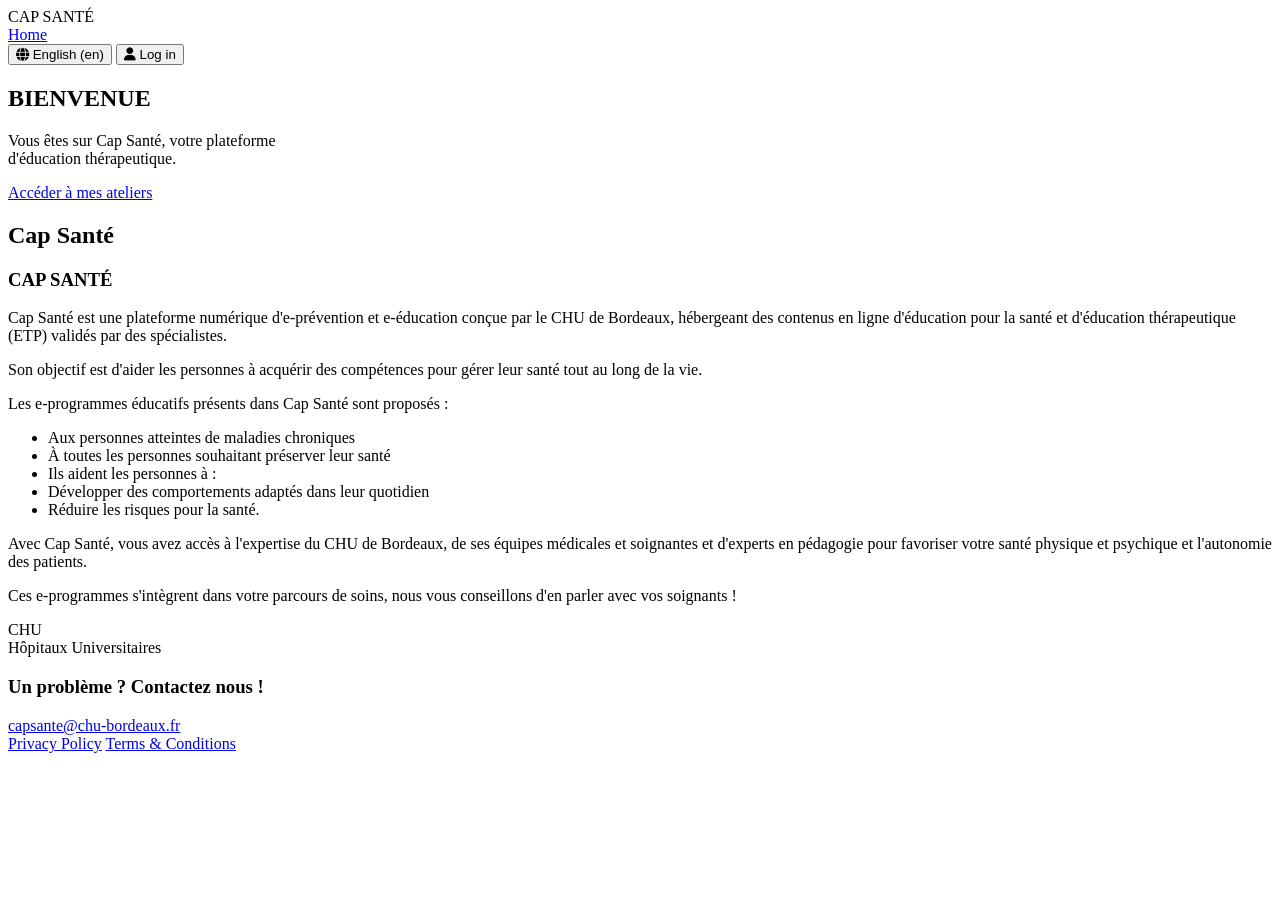
==== index.html @ b34be930 "Add initial index.html for Cap Santé homepage This is the initial commit for the index.html file, wh" ====
<!DOCTYPE html>
<html lang="fr">
<head>
    <meta charset="UTF-8">
    <meta name="viewport" content="width=device-width, initial-scale=1.0">
    <title>Cap Santé - Accueil</title>
    <link rel="stylesheet" href="styles.css">
    <!-- Font Awesome pour les icônes -->
    <link rel="stylesheet" href="https://cdnjs.cloudflare.com/ajax/libs/font-awesome/6.4.0/css/all.min.css">
</head>
<body>
    <!-- HEADER -->
    <header class="header">
        <div class="header-container">
            <!-- Logo -->
            <div class="logo">
                <div class="logo-circle"></div>
                <div class="logo-text">
                    <span class="logo-cap">CAP</span>
                    <span class="logo-sante">SANTÉ</span>
                </div>
            </div>
            
            <!-- Navigation -->
            <nav class="nav">
                <a href="index.html" class="nav-link active">Home</a>
            </nav>
            
            <!-- User section -->
            <div class="user-section">
                <button class="lang-btn">
                    <i class="fas fa-globe"></i> English (en)
                </button>
                <button class="login-btn">
                    <i class="fas fa-user"></i> Log in
                </button>
            </div>
        </div>
    </header>

    <!-- HERO SECTION -->
    <section class="hero">
        <div class="hero-overlay"></div>
        <div class="hero-content">
            <h1 class="hero-title">BIENVENUE</h1>
            <p class="hero-subtitle">Vous êtes sur Cap Santé, votre plateforme<br>d'éducation thérapeutique.</p>
            <a href="ateliers.html" class="btn-primary">Accéder à mes ateliers</a>
        </div>
    </section>

    <!-- CAP SANTÉ SECTION -->
    <section class="cap-sante-section">
        <div class="container">
            <h2 class="section-title">Cap Santé</h2>
        </div>
    </section>

    <!-- FOOTER -->
    <footer class="footer">
        <div class="footer-container">
            <!-- Colonne gauche : Description -->
            <div class="footer-col footer-description">
                <h3 class="footer-title">CAP SANTÉ</h3>
                <p>Cap Santé est une plateforme numérique d'e-prévention et e-éducation conçue par le CHU de Bordeaux, hébergeant des contenus en ligne d'éducation pour la santé et d'éducation thérapeutique (ETP) validés par des spécialistes.</p>
                <p>Son objectif est d'aider les personnes à acquérir des compétences pour gérer leur santé tout au long de la vie.</p>
                <p>Les e-programmes éducatifs présents dans Cap Santé sont proposés :</p>
                <ul class="footer-list">
                    <li>Aux personnes atteintes de maladies chroniques</li>
                    <li>À toutes les personnes souhaitant préserver leur santé</li>
                    <li>Ils aident les personnes à :</li>
                    <li>Développer des comportements adaptés dans leur quotidien</li>
                    <li>Réduire les risques pour la santé.</li>
                </ul>
                <p>Avec Cap Santé, vous avez accès à l'expertise du CHU de Bordeaux, de ses équipes médicales et soignantes et d'experts en pédagogie pour favoriser votre santé physique et psychique et l'autonomie des patients.</p>
                <p>Ces e-programmes s'intègrent dans votre parcours de soins, nous vous conseillons d'en parler avec vos soignants !</p>
                
                <!-- Logo CHU -->
                <div class="footer-logo">
                    <div class="chu-logo">
                        <div class="chu-logo-box">CHU</div>
                        <div class="chu-logo-text">
                            <span>Hôpitaux</span>
                            <span>Universitaires</span>
                        </div>
                    </div>
                </div>
            </div>
            
            <!-- Colonne droite : Contact -->
            <div class="footer-col footer-contact">
                <h3 class="footer-title">Un problème ? Contactez nous !</h3>
                <a href="mailto:capsante@chu-bordeaux.fr" class="footer-email">capsante@chu-bordeaux.fr</a>
            </div>
        </div>
        
        <!-- Liens légaux -->
        <div class="footer-bottom">
            <a href="#" class="footer-link">Privacy Policy</a>
            <a href="#" class="footer-link">Terms & Conditions</a>
        </div>
    </footer>
</body>
</html>
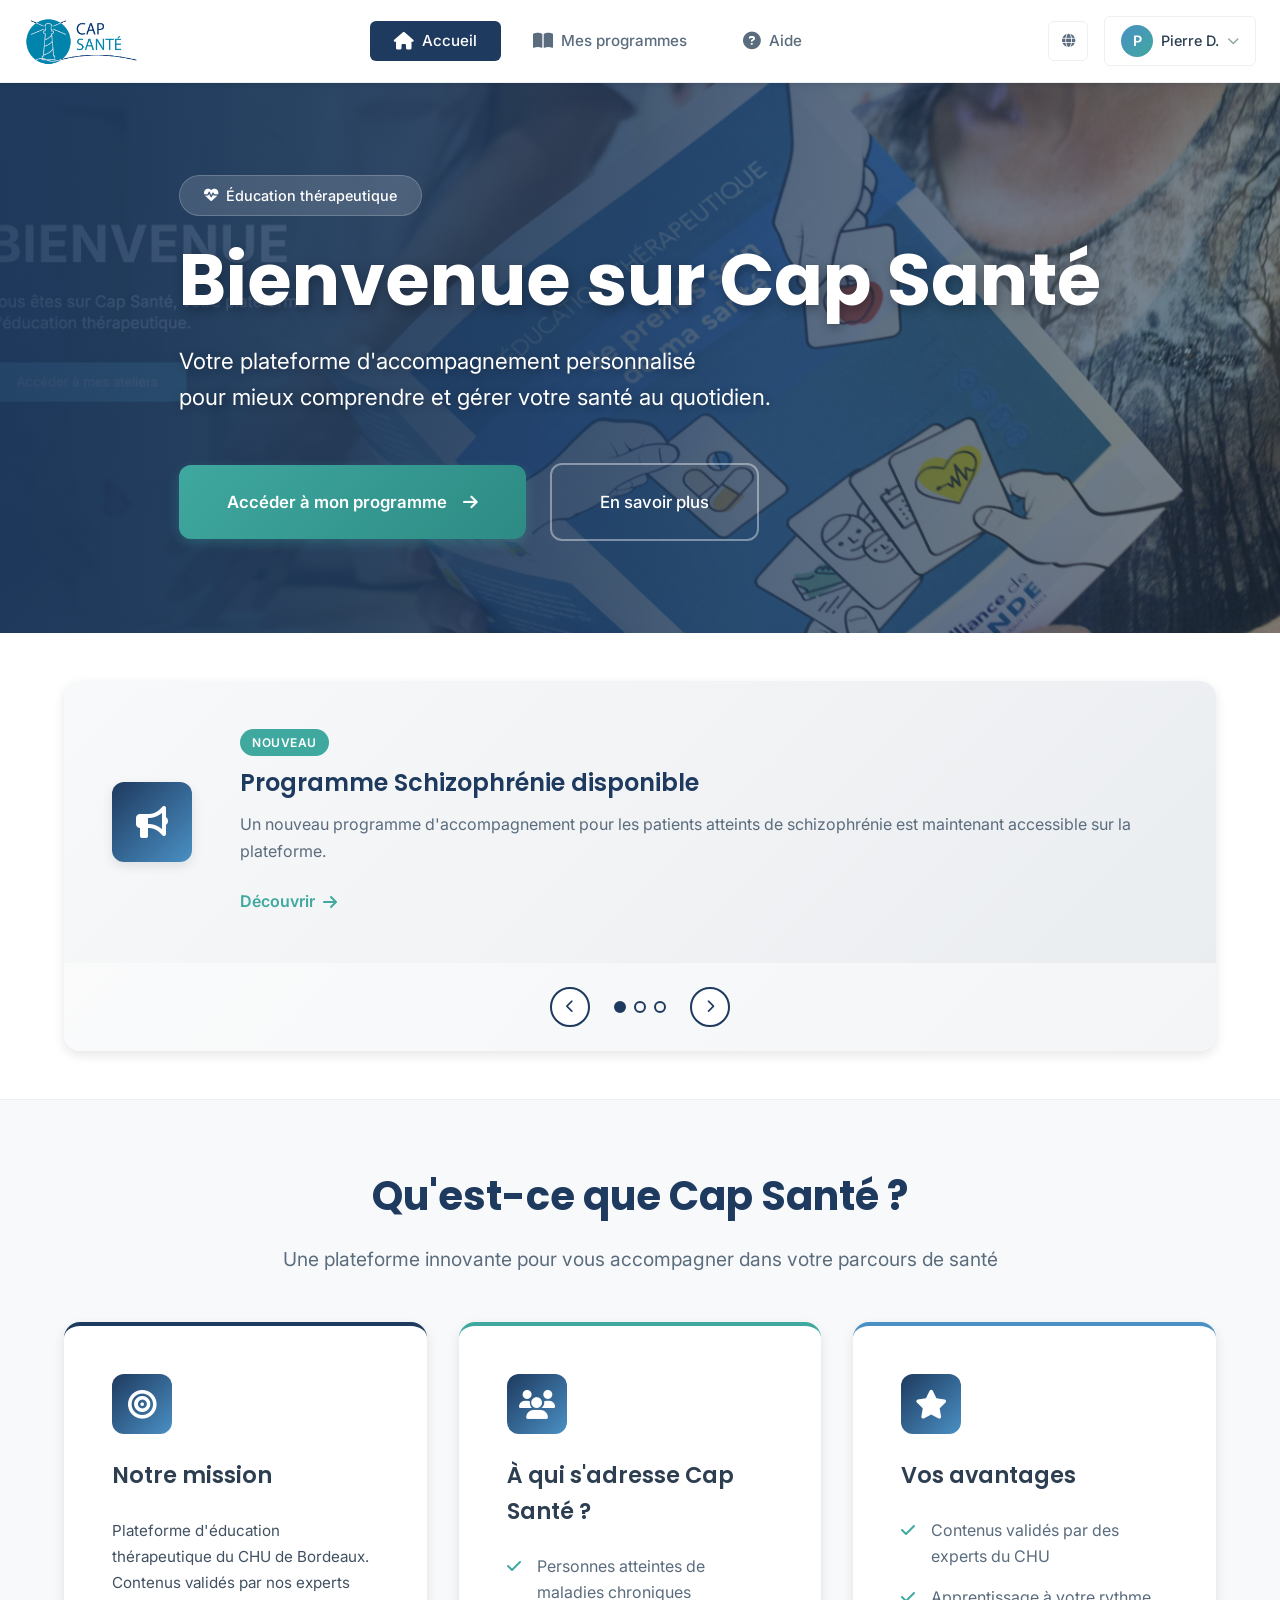
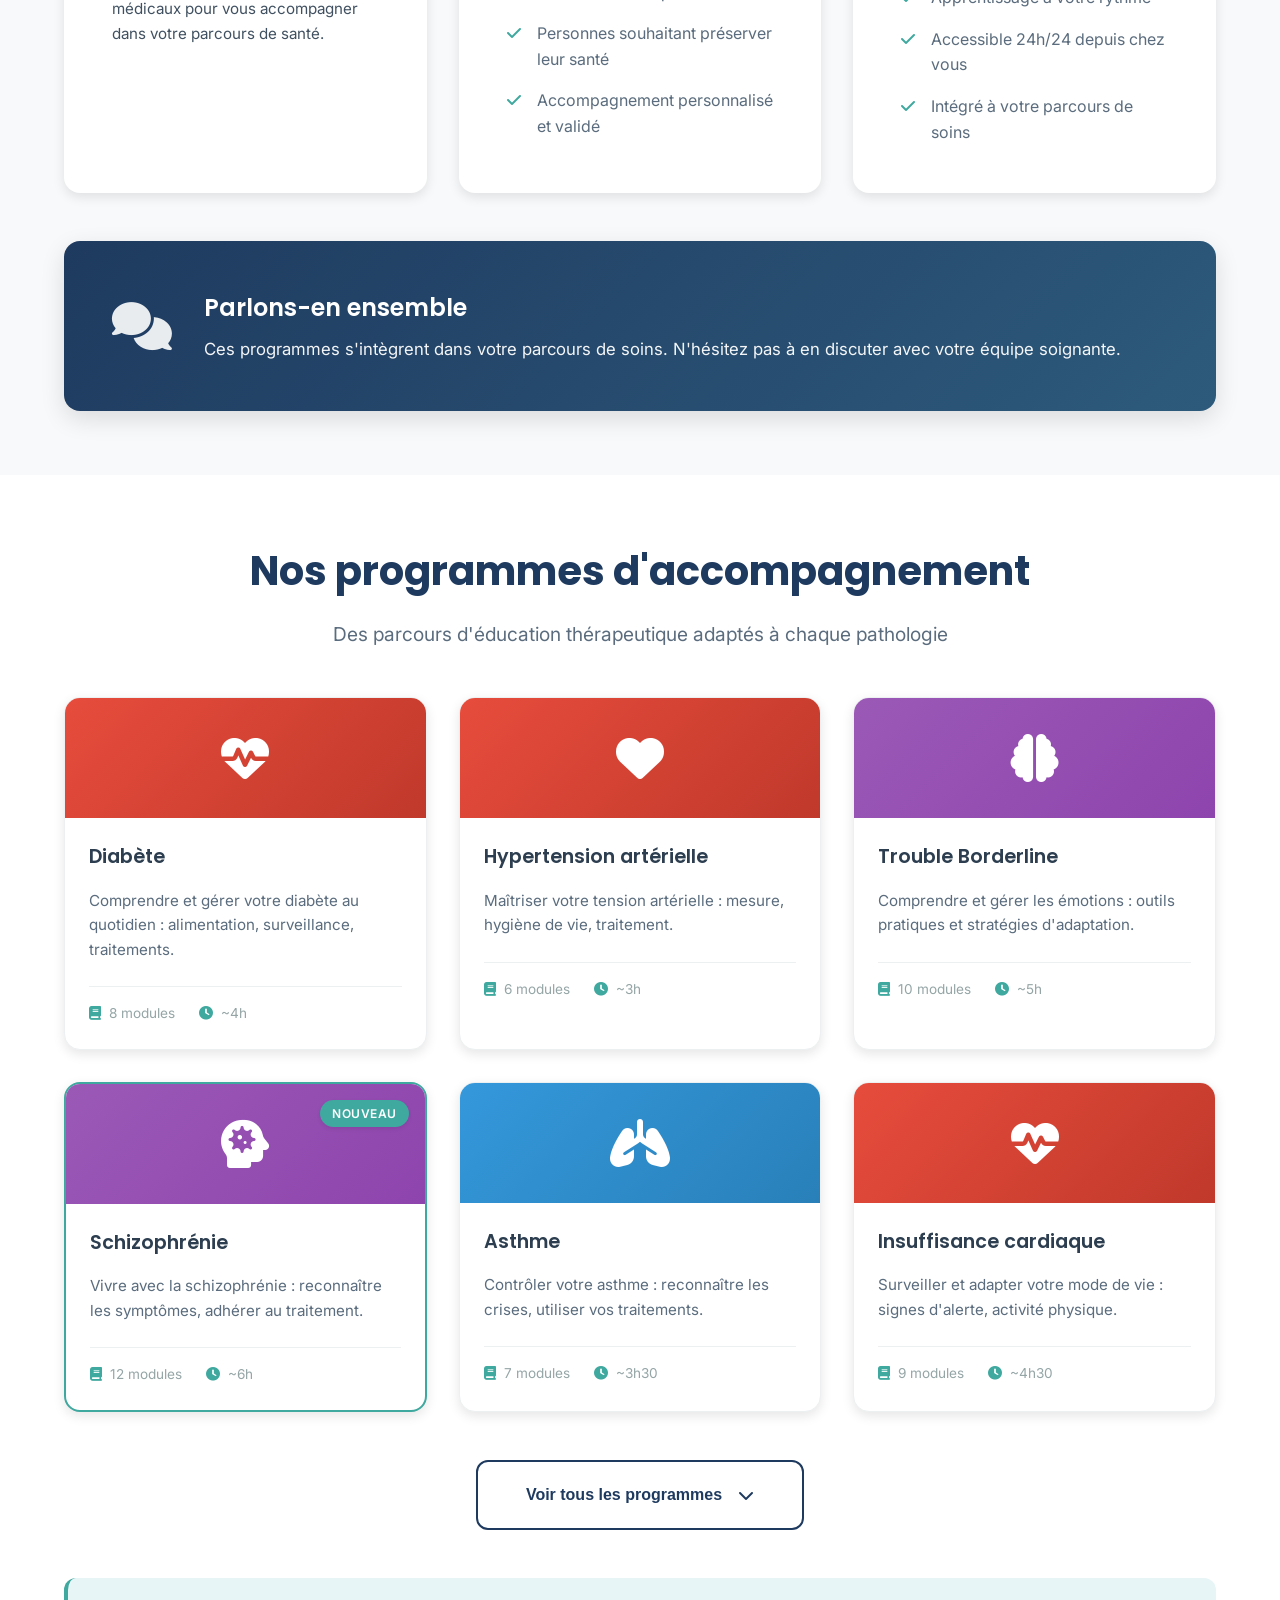
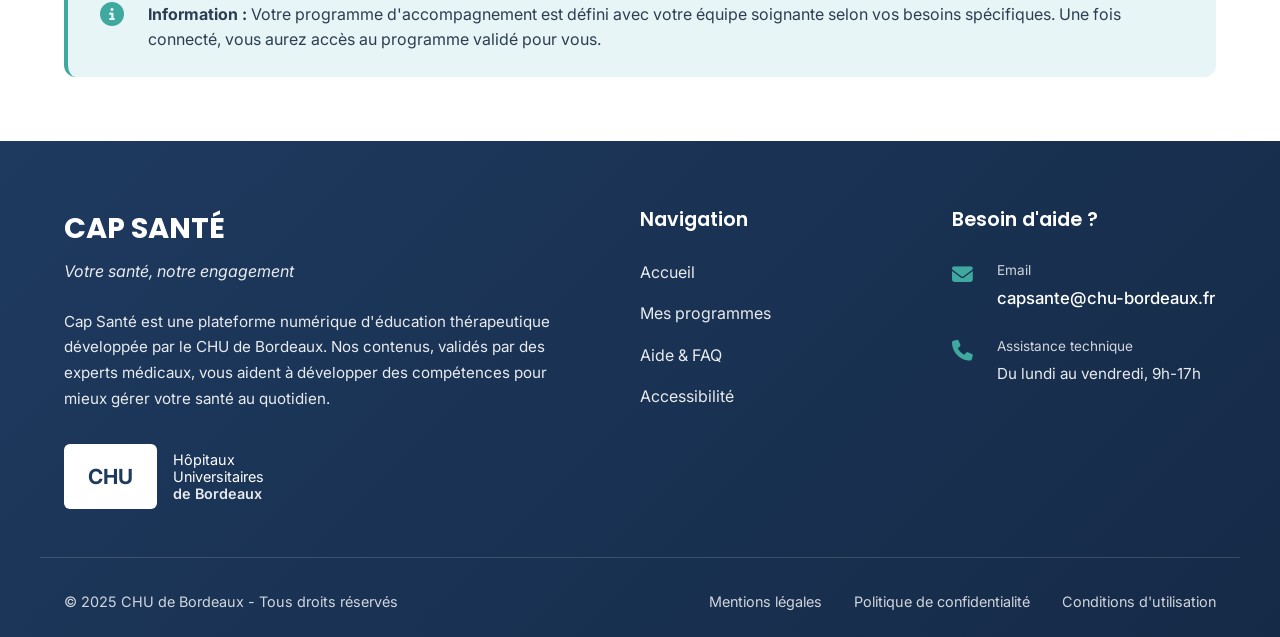
==== commit 2b060bed: "amélioration UX UI DESIGN" ====
--- a/index.html
+++ b/index.html
@@ -3,101 +3,508 @@
 <head>
     <meta charset="UTF-8">
     <meta name="viewport" content="width=device-width, initial-scale=1.0">
-    <title>Cap Santé - Accueil</title>
+    <title>Cap Santé - Plateforme d'Éducation Thérapeutique</title>
     <link rel="stylesheet" href="styles.css">
     <!-- Font Awesome pour les icônes -->
     <link rel="stylesheet" href="https://cdnjs.cloudflare.com/ajax/libs/font-awesome/6.4.0/css/all.min.css">
+    <!-- Google Fonts -->
+    <link rel="preconnect" href="https://fonts.googleapis.com">
+    <link rel="preconnect" href="https://fonts.gstatic.com" crossorigin>
+    <link href="https://fonts.googleapis.com/css2?family=Poppins:wght@300;400;500;600;700&family=Inter:wght@400;500;600&display=swap" rel="stylesheet">
 </head>
 <body>
-    <!-- HEADER -->
+    <!-- HEADER AMÉLIORÉ -->
     <header class="header">
         <div class="header-container">
             <!-- Logo -->
-            <div class="logo">
-                <div class="logo-circle"></div>
-                <div class="logo-text">
-                    <span class="logo-cap">CAP</span>
-                    <span class="logo-sante">SANTÉ</span>
-                </div>
-            </div>
-            
-            <!-- Navigation -->
-            <nav class="nav">
-                <a href="index.html" class="nav-link active">Home</a>
+            <a href="index.html" class="logo">
+                <img src="assets/images/logo-cap-sante.png" alt="Cap Santé - Retour à l'accueil" class="logo-img">
+            </a>
+
+            <!-- Navigation principale -->
+            <nav class="nav" aria-label="Navigation principale">
+                <a href="index.html" class="nav-link active" aria-current="page">
+                    <i class="fas fa-home"></i>
+                    <span>Accueil</span>
+                </a>
+                <a href="ateliers.html" class="nav-link">
+                    <i class="fas fa-book-open"></i>
+                    <span>Mes programmes</span>
+                </a>
+                <a href="#" class="nav-link">
+                    <i class="fas fa-question-circle"></i>
+                    <span>Aide</span>
+                </a>
             </nav>
-            
-            <!-- User section -->
+
+            <!-- Section utilisateur -->
             <div class="user-section">
-                <button class="lang-btn">
-                    <i class="fas fa-globe"></i> English (en)
+                <button class="icon-btn" aria-label="Changer la langue">
+                    <i class="fas fa-globe"></i>
                 </button>
-                <button class="login-btn">
-                    <i class="fas fa-user"></i> Log in
-                </button>
+                <div class="user-profile">
+                    <span class="user-avatar">P</span>
+                    <span class="user-name">Pierre D.</span>
+                    <i class="fas fa-chevron-down"></i>
+                </div>
             </div>
         </div>
     </header>
 
-    <!-- HERO SECTION -->
+    <!-- HERO SECTION AMÉLIORÉE -->
     <section class="hero">
+        <img src="assets/images/hero-image.jpg" alt="" class="hero-bg-image" role="presentation">
         <div class="hero-overlay"></div>
         <div class="hero-content">
-            <h1 class="hero-title">BIENVENUE</h1>
-            <p class="hero-subtitle">Vous êtes sur Cap Santé, votre plateforme<br>d'éducation thérapeutique.</p>
-            <a href="ateliers.html" class="btn-primary">Accéder à mes ateliers</a>
+            <div class="hero-badge">
+                <i class="fas fa-heartbeat"></i>
+                <span>Éducation thérapeutique</span>
+            </div>
+            <h1 class="hero-title">Bienvenue sur Cap Santé</h1>
+            <p class="hero-subtitle">Votre plateforme d'accompagnement personnalisé<br>pour mieux comprendre et gérer votre santé au quotidien.</p>
+            <div class="hero-cta">
+                <a href="ateliers.html" class="btn-primary">
+                    <span>Accéder à mon programme</span>
+                    <i class="fas fa-arrow-right"></i>
+                </a>
+                <a href="#cap-sante" class="btn-secondary">
+                    <span>En savoir plus</span>
+                </a>
+            </div>
         </div>
     </section>
 
-    <!-- CAP SANTÉ SECTION -->
-    <section class="cap-sante-section">
+    <!-- CAROUSEL ACTUALITÉS -->
+    <section class="news-carousel-section">
         <div class="container">
-            <h2 class="section-title">Cap Santé</h2>
+            <div class="news-carousel">
+                <div class="news-carousel-track">
+                    <div class="news-item news-item-active">
+                        <div class="news-icon">
+                            <i class="fas fa-bullhorn"></i>
+                        </div>
+                        <div class="news-content">
+                            <span class="news-badge">Nouveau</span>
+                            <h3 class="news-title">Programme Schizophrénie disponible</h3>
+                            <p class="news-text">Un nouveau programme d'accompagnement pour les patients atteints de schizophrénie est maintenant accessible sur la plateforme.</p>
+                            <a href="#" class="news-link">Découvrir <i class="fas fa-arrow-right"></i></a>
+                        </div>
+                    </div>
+                    <div class="news-item">
+                        <div class="news-icon">
+                            <i class="fas fa-calendar-check"></i>
+                        </div>
+                        <div class="news-content">
+                            <span class="news-badge">Mise à jour</span>
+                            <h3 class="news-title">Nouveaux contenus disponibles</h3>
+                            <p class="news-text">Les programmes Diabète et HTA s'enrichissent de nouveaux modules interactifs et vidéos pédagogiques.</p>
+                            <a href="#" class="news-link">Voir les nouveautés <i class="fas fa-arrow-right"></i></a>
+                        </div>
+                    </div>
+                    <div class="news-item">
+                        <div class="news-icon">
+                            <i class="fas fa-users"></i>
+                        </div>
+                        <div class="news-content">
+                            <span class="news-badge">Information</span>
+                            <h3 class="news-title">Témoignages de patients</h3>
+                            <p class="news-text">Découvrez les retours d'expérience de patients qui ont suivi nos programmes d'éducation thérapeutique.</p>
+                            <a href="#" class="news-link">Lire les témoignages <i class="fas fa-arrow-right"></i></a>
+                        </div>
+                    </div>
+                </div>
+                <div class="carousel-controls">
+                    <button class="carousel-btn carousel-prev" aria-label="Actualité précédente">
+                        <i class="fas fa-chevron-left"></i>
+                    </button>
+                    <div class="carousel-dots">
+                        <button class="carousel-dot active" aria-label="Actualité 1"></button>
+                        <button class="carousel-dot" aria-label="Actualité 2"></button>
+                        <button class="carousel-dot" aria-label="Actualité 3"></button>
+                    </div>
+                    <button class="carousel-btn carousel-next" aria-label="Actualité suivante">
+                        <i class="fas fa-chevron-right"></i>
+                    </button>
+                </div>
+            </div>
         </div>
     </section>
 
-    <!-- FOOTER -->
+    <!-- SECTION CAP SANTÉ AMÉLIORÉE -->
+    <section class="cap-sante-section" id="cap-sante">
+        <div class="container">
+            <div class="section-header">
+                <h2 class="section-title">Qu'est-ce que Cap Santé ?</h2>
+                <p class="section-subtitle">Une plateforme innovante pour vous accompagner dans votre parcours de santé</p>
+            </div>
+
+            <div class="cap-sante-content">
+                <!-- Card Mission -->
+                <div class="info-card info-card-primary">
+                    <div class="info-card-icon">
+                        <i class="fas fa-bullseye"></i>
+                    </div>
+                    <h3 class="info-card-title">Notre mission</h3>
+                    <p class="footer-description">Plateforme d'éducation thérapeutique du CHU de Bordeaux. Contenus validés par nos experts médicaux pour vous accompagner dans votre parcours de santé.</p>
+                  </div>
+
+                <!-- Card Pour qui -->
+                <div class="info-card info-card-secondary">
+                    <div class="info-card-icon">
+                        <i class="fas fa-users"></i>
+                    </div>
+                    <h3 class="info-card-title">À qui s'adresse Cap Santé ?</h3>
+                    <ul class="info-card-list">
+                        <li><i class="fas fa-check"></i> Personnes atteintes de maladies chroniques</li>
+                        <li><i class="fas fa-check"></i> Personnes souhaitant préserver leur santé</li>
+                        <li><i class="fas fa-check"></i> Accompagnement personnalisé et validé</li>
+                    </ul>
+                </div>
+
+                <!-- Card Avantages -->
+                <div class="info-card info-card-accent">
+                    <div class="info-card-icon">
+                        <i class="fas fa-star"></i>
+                    </div>
+                    <h3 class="info-card-title">Vos avantages</h3>
+                    <ul class="info-card-list">
+                        <li><i class="fas fa-check"></i> Contenus validés par des experts du CHU</li>
+                        <li><i class="fas fa-check"></i> Apprentissage à votre rythme</li>
+                        <li><i class="fas fa-check"></i> Accessible 24h/24 depuis chez vous</li>
+                        <li><i class="fas fa-check"></i> Intégré à votre parcours de soins</li>
+                    </ul>
+                </div>
+            </div>
+
+            <!-- Call to action -->
+            <div class="cta-box">
+                <div class="cta-content">
+                    <i class="fas fa-comments"></i>
+                    <div>
+                        <h3>Parlons-en ensemble</h3>
+                        <p>Ces programmes s'intègrent dans votre parcours de soins. N'hésitez pas à en discuter avec votre équipe soignante.</p>
+                    </div>
+                </div>
+            </div>
+        </div>
+    </section>
+
+    <!-- SECTION PROGRAMMES DISPONIBLES -->
+    <section class="programs-section">
+        <div class="container">
+            <div class="section-header">
+                <h2 class="section-title">Nos programmes d'accompagnement</h2>
+                <p class="section-subtitle">Des parcours d'éducation thérapeutique adaptés à chaque pathologie</p>
+            </div>
+
+            <div class="programs-grid">
+                <!-- Programme Diabète -->
+                <div class="program-card">
+                    <div class="program-card-header program-diabetes">
+                        <i class="fas fa-heartbeat"></i>
+                    </div>
+                    <div class="program-card-body">
+                        <h3 class="program-card-title">Diabète</h3>
+                        <p class="program-card-desc">Comprendre et gérer votre diabète au quotidien : alimentation, surveillance, traitements.</p>
+                        <div class="program-card-meta">
+                            <span><i class="fas fa-book"></i> 8 modules</span>
+                            <span><i class="fas fa-clock"></i> ~4h</span>
+                        </div>
+                    </div>
+                </div>
+
+                <!-- Programme HTA -->
+                <div class="program-card">
+                    <div class="program-card-header program-hta">
+                        <i class="fas fa-heart"></i>
+                    </div>
+                    <div class="program-card-body">
+                        <h3 class="program-card-title">Hypertension artérielle</h3>
+                        <p class="program-card-desc">Maîtriser votre tension artérielle : mesure, hygiène de vie, traitement.</p>
+                        <div class="program-card-meta">
+                            <span><i class="fas fa-book"></i> 6 modules</span>
+                            <span><i class="fas fa-clock"></i> ~3h</span>
+                        </div>
+                    </div>
+                </div>
+
+                <!-- Programme Borderline -->
+                <div class="program-card">
+                    <div class="program-card-header program-mental">
+                        <i class="fas fa-brain"></i>
+                    </div>
+                    <div class="program-card-body">
+                        <h3 class="program-card-title">Trouble Borderline</h3>
+                        <p class="program-card-desc">Comprendre et gérer les émotions : outils pratiques et stratégies d'adaptation.</p>
+                        <div class="program-card-meta">
+                            <span><i class="fas fa-book"></i> 10 modules</span>
+                            <span><i class="fas fa-clock"></i> ~5h</span>
+                        </div>
+                    </div>
+                </div>
+
+                <!-- Programme Schizophrénie -->
+                <div class="program-card program-card-new">
+                    <div class="program-card-badge">Nouveau</div>
+                    <div class="program-card-header program-mental">
+                        <i class="fas fa-head-side-virus"></i>
+                    </div>
+                    <div class="program-card-body">
+                        <h3 class="program-card-title">Schizophrénie</h3>
+                        <p class="program-card-desc">Vivre avec la schizophrénie : reconnaître les symptômes, adhérer au traitement.</p>
+                        <div class="program-card-meta">
+                            <span><i class="fas fa-book"></i> 12 modules</span>
+                            <span><i class="fas fa-clock"></i> ~6h</span>
+                        </div>
+                    </div>
+                </div>
+
+                <!-- Programme Asthme -->
+                <div class="program-card">
+                    <div class="program-card-header program-respiratory">
+                        <i class="fas fa-lungs"></i>
+                    </div>
+                    <div class="program-card-body">
+                        <h3 class="program-card-title">Asthme</h3>
+                        <p class="program-card-desc">Contrôler votre asthme : reconnaître les crises, utiliser vos traitements.</p>
+                        <div class="program-card-meta">
+                            <span><i class="fas fa-book"></i> 7 modules</span>
+                            <span><i class="fas fa-clock"></i> ~3h30</span>
+                        </div>
+                    </div>
+                </div>
+
+                <!-- Programme Insuffisance cardiaque -->
+                <div class="program-card">
+                    <div class="program-card-header program-cardio">
+                        <i class="fas fa-heartbeat"></i>
+                    </div>
+                    <div class="program-card-body">
+                        <h3 class="program-card-title">Insuffisance cardiaque</h3>
+                        <p class="program-card-desc">Surveiller et adapter votre mode de vie : signes d'alerte, activité physique.</p>
+                        <div class="program-card-meta">
+                            <span><i class="fas fa-book"></i> 9 modules</span>
+                            <span><i class="fas fa-clock"></i> ~4h30</span>
+                        </div>
+                    </div>
+                </div>
+
+                <!-- Programme BPCO -->
+                <div class="program-card">
+                    <div class="program-card-header program-respiratory">
+                        <i class="fas fa-lungs-virus"></i>
+                    </div>
+                    <div class="program-card-body">
+                        <h3 class="program-card-title">BPCO</h3>
+                        <p class="program-card-desc">Broncho-pneumopathie : respirer mieux, gérer l'essoufflement, éviter les crises.</p>
+                        <div class="program-card-meta">
+                            <span><i class="fas fa-book"></i> 8 modules</span>
+                            <span><i class="fas fa-clock"></i> ~4h</span>
+                        </div>
+                    </div>
+                </div>
+
+                <!-- Programme Arthrite -->
+                <div class="program-card">
+                    <div class="program-card-header program-rheumatology">
+                        <i class="fas fa-bone"></i>
+                    </div>
+                    <div class="program-card-body">
+                        <h3 class="program-card-title">Arthrite rhumatoïde</h3>
+                        <p class="program-card-desc">Soulager les douleurs articulaires : exercices, traitements, adaptation quotidienne.</p>
+                        <div class="program-card-meta">
+                            <span><i class="fas fa-book"></i> 7 modules</span>
+                            <span><i class="fas fa-clock"></i> ~3h30</span>
+                        </div>
+                    </div>
+                </div>
+
+                <!-- Programme Dépression -->
+                <div class="program-card">
+                    <div class="program-card-header program-mental">
+                        <i class="fas fa-smile"></i>
+                    </div>
+                    <div class="program-card-body">
+                        <h3 class="program-card-title">Dépression</h3>
+                        <p class="program-card-desc">Comprendre et sortir de la dépression : reconnaître les signaux, trouver du soutien.</p>
+                        <div class="program-card-meta">
+                            <span><i class="fas fa-book"></i> 10 modules</span>
+                            <span><i class="fas fa-clock"></i> ~5h</span>
+                        </div>
+                    </div>
+                </div>
+
+                <!-- Programme Obésité -->
+                <div class="program-card">
+                    <div class="program-card-header program-nutrition">
+                        <i class="fas fa-weight"></i>
+                    </div>
+                    <div class="program-card-body">
+                        <h3 class="program-card-title">Obésité & nutrition</h3>
+                        <p class="program-card-desc">Adopter une alimentation équilibrée : comprendre les besoins, retrouver le plaisir.</p>
+                        <div class="program-card-meta">
+                            <span><i class="fas fa-book"></i> 9 modules</span>
+                            <span><i class="fas fa-clock"></i> ~4h30</span>
+                        </div>
+                    </div>
+                </div>
+            </div>
+
+            <!-- Bouton Voir plus -->
+            <div class="programs-show-more">
+                <button class="btn-show-more" id="showMoreBtn" onclick="showMorePrograms()">
+                    <span>Voir tous les programmes</span>
+                    <i class="fas fa-chevron-down"></i>
+                </button>
+            </div>
+            <!-- Note d'information -->
+            <div class="programs-note">
+                <i class="fas fa-info-circle"></i>
+                <p><strong>Information :</strong> Votre programme d'accompagnement est défini avec votre équipe soignante selon vos besoins spécifiques. Une fois connecté, vous aurez accès au programme validé pour vous.</p>
+            </div>
+        </div>
+    </section>
+
+    <!-- FOOTER AMÉLIORÉ -->
     <footer class="footer">
         <div class="footer-container">
-            <!-- Colonne gauche : Description -->
-            <div class="footer-col footer-description">
-                <h3 class="footer-title">CAP SANTÉ</h3>
-                <p>Cap Santé est une plateforme numérique d'e-prévention et e-éducation conçue par le CHU de Bordeaux, hébergeant des contenus en ligne d'éducation pour la santé et d'éducation thérapeutique (ETP) validés par des spécialistes.</p>
-                <p>Son objectif est d'aider les personnes à acquérir des compétences pour gérer leur santé tout au long de la vie.</p>
-                <p>Les e-programmes éducatifs présents dans Cap Santé sont proposés :</p>
-                <ul class="footer-list">
-                    <li>Aux personnes atteintes de maladies chroniques</li>
-                    <li>À toutes les personnes souhaitant préserver leur santé</li>
-                    <li>Ils aident les personnes à :</li>
-                    <li>Développer des comportements adaptés dans leur quotidien</li>
-                    <li>Réduire les risques pour la santé.</li>
-                </ul>
-                <p>Avec Cap Santé, vous avez accès à l'expertise du CHU de Bordeaux, de ses équipes médicales et soignantes et d'experts en pédagogie pour favoriser votre santé physique et psychique et l'autonomie des patients.</p>
-                <p>Ces e-programmes s'intègrent dans votre parcours de soins, nous vous conseillons d'en parler avec vos soignants !</p>
-                
+            <!-- Colonne principale -->
+            <div class="footer-col footer-main">
+                <div class="footer-logo-section">
+                    <h3 class="footer-brand">CAP SANTÉ</h3>
+                    <p class="footer-tagline">Votre santé, notre engagement</p>
+                </div>
+
+                <p class="footer-description">Cap Santé est une plateforme numérique d'éducation thérapeutique développée par le CHU de Bordeaux. Nos contenus, validés par des experts médicaux, vous aident à développer des compétences pour mieux gérer votre santé au quotidien.</p>
+
                 <!-- Logo CHU -->
-                <div class="footer-logo">
+                <div class="footer-chu-logo">
                     <div class="chu-logo">
                         <div class="chu-logo-box">CHU</div>
                         <div class="chu-logo-text">
                             <span>Hôpitaux</span>
                             <span>Universitaires</span>
-                        </div>
-                    </div>
-                </div>
-            </div>
-            
-            <!-- Colonne droite : Contact -->
-            <div class="footer-col footer-contact">
-                <h3 class="footer-title">Un problème ? Contactez nous !</h3>
-                <a href="mailto:capsante@chu-bordeaux.fr" class="footer-email">capsante@chu-bordeaux.fr</a>
-            </div>
-        </div>
-        
-        <!-- Liens légaux -->
+                            <span class="chu-logo-city">de Bordeaux</span>
+                        </div>
+                    </div>
+                </div>
+            </div>
+
+            <!-- Colonne navigation -->
+            <div class="footer-col footer-links">
+                <h4 class="footer-col-title">Navigation</h4>
+                <ul class="footer-nav">
+                    <li><a href="index.html">Accueil</a></li>
+                    <li><a href="ateliers.html">Mes programmes</a></li>
+                    <li><a href="#">Aide & FAQ</a></li>
+                    <li><a href="#">Accessibilité</a></li>
+                </ul>
+            </div>
+
+            <!-- Colonne contact -->
+            <div class="footer-col footer-contact-col">
+                <h4 class="footer-col-title">Besoin d'aide ?</h4>
+                <div class="footer-contact-info">
+                    <div class="footer-contact-item">
+                        <i class="fas fa-envelope"></i>
+                        <div>
+                            <p class="footer-contact-label">Email</p>
+                            <a href="mailto:capsante@chu-bordeaux.fr" class="footer-contact-link">capsante@chu-bordeaux.fr</a>
+                        </div>
+                    </div>
+                    <div class="footer-contact-item">
+                        <i class="fas fa-phone"></i>
+                        <div>
+                            <p class="footer-contact-label">Assistance technique</p>
+                            <p class="footer-contact-text">Du lundi au vendredi, 9h-17h</p>
+                        </div>
+                    </div>
+                </div>
+            </div>
+        </div>
+
+        <!-- Ligne du bas -->
         <div class="footer-bottom">
-            <a href="#" class="footer-link">Privacy Policy</a>
-            <a href="#" class="footer-link">Terms & Conditions</a>
+            <p class="footer-copyright">&copy; 2025 CHU de Bordeaux - Tous droits réservés</p>
+            <div class="footer-legal-links">
+                <a href="#">Mentions légales</a>
+                <a href="#">Politique de confidentialité</a>
+                <a href="#">Conditions d'utilisation</a>
+            </div>
         </div>
     </footer>
+
+    <!-- Script carousel simple -->
+    <script>
+        // Carousel simple et accessible
+        const track = document.querySelector('.news-carousel-track');
+        const items = document.querySelectorAll('.news-item');
+        const dots = document.querySelectorAll('.carousel-dot');
+        const prevBtn = document.querySelector('.carousel-prev');
+        const nextBtn = document.querySelector('.carousel-next');
+
+        let currentIndex = 0;
+        const totalItems = items.length;
+
+        function updateCarousel(index) {
+            // Retirer les classes actives
+            items.forEach(item => item.classList.remove('news-item-active'));
+            dots.forEach(dot => dot.classList.remove('active'));
+
+            // Ajouter les classes actives
+            items[index].classList.add('news-item-active');
+            dots[index].classList.add('active');
+
+            // Déplacer le carousel
+            const offset = -index * 100;
+            track.style.transform = `translateX(${offset}%)`;
+        }
+
+        function nextSlide() {
+            currentIndex = (currentIndex + 1) % totalItems;
+            updateCarousel(currentIndex);
+        }
+
+        function prevSlide() {
+            currentIndex = (currentIndex - 1 + totalItems) % totalItems;
+            updateCarousel(currentIndex);
+        }
+
+        // Event listeners
+        nextBtn.addEventListener('click', nextSlide);
+        prevBtn.addEventListener('click', prevSlide);
+
+        dots.forEach((dot, index) => {
+            dot.addEventListener('click', () => {
+                currentIndex = index;
+                updateCarousel(currentIndex);
+            });
+        });
+
+        // Auto-play (optionnel, peut être désactivé)
+        let autoplayInterval = setInterval(nextSlide, 10000);
+
+        // Pause au survol
+        const carousel = document.querySelector('.news-carousel');
+        carousel.addEventListener('mouseenter', () => {
+            clearInterval(autoplayInterval);
+        });
+        carousel.addEventListener('mouseleave', () => {
+            autoplayInterval = setInterval(nextSlide, 6000);
+        });
+        // Fonction Show More Programs
+        function showMorePrograms() {
+            const cards = document.querySelectorAll('.program-card');
+            const btn = document.getElementById('showMoreBtn');
+
+            cards.forEach((card, index) => {
+                if (index >= 6) {
+                    card.style.display = 'block';
+                }
+            });
+
+            btn.style.display = 'none';
+        }
+    </script>
 </body>
 </html>
--- a/styles.css
+++ b/styles.css
@@ -0,0 +1,2519 @@
+/* ========================================
+   RESET & VARIABLES
+   ======================================== */
+
+* {
+    margin: 0;
+    padding: 0;
+    box-sizing: border-box;
+}
+
+:root {
+    /* Couleurs principales - Palette médicale moderne */
+    --primary-blue: #1e3a5f;
+    --secondary-blue: #2d5a7b;
+    --light-blue: #4a90c4;
+    --accent-teal: #3fa89f;
+    --yellow: #ffc107;
+
+ /* Couleurs simplifiées par grande catégorie médicale */
+
+/* Catégorie Cardio-métabolique (rouge) */
+.program-diabetes,
+.program-hta,
+.program-cardio {
+    background: linear-gradient(135deg, #e74c3c, #c0392b);
+}
+
+/* Catégorie Santé mentale (violet) */
+.program-mental {
+    background: linear-gradient(135deg, #9b59b6, #8e44ad);
+}
+
+/* Catégorie Respiratoire (bleu) */
+.program-respiratory {
+    background: linear-gradient(135deg, #3498db, #2980b9);
+}
+
+/* Catégorie Autre (vert) */
+.program-rheumatology,
+.program-nutrition {
+    background: linear-gradient(135deg, #27ae60, #229954);
+}
+
+    /* Couleurs de texte */
+    --text-dark: #2c3e50;
+    --text-medium: #5a6c7d;
+    --text-light: #95a5a6;
+    --text-white: #ffffff;
+
+    /* Couleurs de fond */
+    --bg-white: #ffffff;
+    --bg-light: #f8f9fa;
+    --bg-gray: #ecf0f1;
+    --bg-dark: #34495e;
+
+    /* Espacements */
+    --spacing-xs: 0.5rem;
+    --spacing-sm: 1rem;
+    --spacing-md: 1.5rem;
+    --spacing-lg: 2rem;
+    --spacing-xl: 3rem;
+    --spacing-xxl: 4rem;
+
+    /* Bordures */
+    --border-radius: 12px;
+    --border-radius-sm: 6px;
+    --border-radius-lg: 16px;
+
+    /* Ombres */
+    --shadow-sm: 0 2px 4px rgba(0, 0, 0, 0.08);
+    --shadow-md: 0 4px 12px rgba(0, 0, 0, 0.1);
+    --shadow-lg: 0 8px 24px rgba(0, 0, 0, 0.12);
+    --shadow-hover: 0 12px 32px rgba(0, 0, 0, 0.15);
+
+    /* Transitions */
+    --transition: all 0.3s ease;
+    --transition-fast: all 0.15s ease;
+}
+
+body {
+    font-family: 'Inter', -apple-system, BlinkMacSystemFont, 'Segoe UI', Roboto, sans-serif;
+    line-height: 1.6;
+    color: var(--text-dark);
+    background-color: var(--bg-light);
+    font-size: 16px;
+}
+
+.container {
+    max-width: 1200px;
+    margin: 0 auto;
+    padding: 0 var(--spacing-md);
+}
+
+/* ========================================
+   HEADER AMÉLIORÉ
+   ======================================== */
+
+.header {
+    background-color: var(--bg-white);
+    border-bottom: 1px solid var(--bg-gray);
+    padding: var(--spacing-sm) 0;
+    position: sticky;
+    top: 0;
+    z-index: 100;
+    box-shadow: var(--shadow-sm);
+}
+
+.header-container {
+    max-width: 1400px;
+    margin: 0 auto;
+    padding: 0 var(--spacing-md);
+    display: flex;
+    align-items: center;
+    justify-content: space-between;
+    gap: var(--spacing-lg);
+}
+
+/* Logo */
+.logo {
+    display: flex;
+    align-items: center;
+    text-decoration: none;
+    transition: var(--transition-fast);
+    flex-shrink: 0;
+}
+
+.logo:hover {
+    opacity: 0.85;
+    transform: scale(1.02);
+}
+
+.logo-img {
+    height: 50px;
+    width: auto;
+    display: block;
+}
+
+/* Navigation */
+.nav {
+    display: flex;
+    gap: var(--spacing-xs);
+    flex: 1;
+    justify-content: center;
+}
+
+.nav-link {
+    display: flex;
+    align-items: center;
+    gap: var(--spacing-xs);
+    text-decoration: none;
+    color: var(--text-medium);
+    padding: var(--spacing-xs) var(--spacing-md);
+    border-radius: var(--border-radius-sm);
+    transition: var(--transition);
+    font-weight: 500;
+    font-size: 0.95rem;
+}
+
+.nav-link i {
+    font-size: 1.1rem;
+}
+
+.nav-link:hover {
+    background-color: var(--bg-light);
+    color: var(--primary-blue);
+}
+
+.nav-link.active {
+    background-color: var(--primary-blue);
+    color: var(--text-white);
+}
+
+/* User section */
+.user-section {
+    display: flex;
+    align-items: center;
+    gap: var(--spacing-sm);
+    flex-shrink: 0;
+}
+
+.icon-btn {
+    background: none;
+    border: 1px solid var(--bg-gray);
+    width: 40px;
+    height: 40px;
+    border-radius: var(--border-radius-sm);
+    cursor: pointer;
+    transition: var(--transition);
+    color: var(--text-medium);
+    display: flex;
+    align-items: center;
+    justify-content: center;
+}
+
+.icon-btn:hover {
+    background-color: var(--bg-light);
+    border-color: var(--primary-blue);
+    color: var(--primary-blue);
+}
+
+.user-profile {
+    display: flex;
+    align-items: center;
+    gap: var(--spacing-xs);
+    padding: var(--spacing-xs) var(--spacing-sm);
+    border: 1px solid var(--bg-gray);
+    border-radius: var(--border-radius-sm);
+    cursor: pointer;
+    transition: var(--transition);
+}
+
+.user-profile:hover {
+    background-color: var(--bg-light);
+    border-color: var(--primary-blue);
+}
+
+.user-avatar {
+    display: flex;
+    align-items: center;
+    justify-content: center;
+    width: 32px;
+    height: 32px;
+    background: linear-gradient(135deg, var(--light-blue), var(--accent-teal));
+    color: var(--text-white);
+    border-radius: 50%;
+    font-size: 0.9rem;
+    font-weight: 600;
+}
+
+.user-name {
+    font-size: 0.9rem;
+    font-weight: 500;
+    color: var(--text-dark);
+}
+
+.user-profile i {
+    font-size: 0.75rem;
+    color: var(--text-light);
+}
+
+/* ========================================
+   HERO SECTION AMÉLIORÉE
+   ======================================== */
+
+.hero {
+    position: relative;
+    height: 550px;
+    display: flex;
+    align-items: center;
+    justify-content: flex-start;
+    overflow: hidden;
+    background-color: var(--primary-blue);
+}
+
+.hero-bg-image {
+    position: absolute;
+    top: 0;
+    left: 0;
+    width: 100%;
+    height: 100%;
+    object-fit: cover;
+    object-position: center;
+}
+
+.hero-overlay {
+    position: absolute;
+    top: 0;
+    left: 0;
+    width: 100%;
+    height: 100%;
+    background: linear-gradient(
+        to right,
+        rgba(30, 58, 95, 0.92) 0%,
+        rgba(30, 58, 95, 0.75) 50%,
+        rgba(30, 58, 95, 0.4) 100%
+    );
+}
+
+.hero-content {
+    position: relative;
+    z-index: 2;
+    max-width: 1200px;
+    margin: 0 auto;
+    padding: 0 var(--spacing-xl);
+}
+
+.hero-badge {
+    display: inline-flex;
+    align-items: center;
+    gap: var(--spacing-xs);
+    background-color: rgba(255, 255, 255, 0.15);
+    backdrop-filter: blur(10px);
+    color: var(--text-white);
+    padding: var(--spacing-xs) var(--spacing-md);
+    border-radius: 50px;
+    font-size: 0.9rem;
+    font-weight: 500;
+    margin-bottom: var(--spacing-md);
+    border: 1px solid rgba(255, 255, 255, 0.2);
+}
+
+.hero-title {
+    font-family: 'Poppins', sans-serif;
+    font-size: 4.5rem;
+    font-weight: 700;
+    color: var(--text-white);
+    margin-bottom: var(--spacing-md);
+    text-shadow: 2px 4px 12px rgba(0, 0, 0, 0.3);
+    line-height: 1.1;
+}
+
+.hero-subtitle {
+    font-size: 1.4rem;
+    color: var(--text-white);
+    margin-bottom: var(--spacing-xl);
+    line-height: 1.6;
+    text-shadow: 1px 2px 8px rgba(0, 0, 0, 0.3);
+    max-width: 600px;
+    font-weight: 400;
+}
+
+.hero-cta {
+    display: flex;
+    gap: var(--spacing-md);
+    align-items: center;
+}
+
+.btn-primary {
+    display: inline-flex;
+    align-items: center;
+    gap: var(--spacing-sm);
+    background: linear-gradient(135deg, var(--accent-teal), #2d8b84);
+    color: var(--text-white);
+    padding: var(--spacing-md) var(--spacing-xl);
+    border-radius: var(--border-radius);
+    text-decoration: none;
+    font-weight: 600;
+    font-size: 1.05rem;
+    transition: var(--transition);
+    box-shadow: 0 4px 12px rgba(63, 168, 159, 0.3);
+}
+
+.btn-primary:hover {
+    transform: translateY(-2px);
+    box-shadow: 0 8px 20px rgba(63, 168, 159, 0.4);
+}
+
+.btn-secondary {
+    display: inline-flex;
+    align-items: center;
+    background-color: transparent;
+    color: var(--text-white);
+    padding: var(--spacing-md) var(--spacing-xl);
+    border-radius: var(--border-radius);
+    text-decoration: none;
+    font-weight: 500;
+    font-size: 1.05rem;
+    border: 2px solid rgba(255, 255, 255, 0.4);
+    transition: var(--transition);
+}
+
+.btn-secondary:hover {
+    background-color: rgba(255, 255, 255, 0.1);
+    border-color: rgba(255, 255, 255, 0.8);
+}
+
+/* ========================================
+   CAROUSEL ACTUALITÉS
+   ======================================== */
+
+.news-carousel-section {
+    background-color: var(--bg-white);
+    padding: var(--spacing-xl) 0;
+    border-bottom: 1px solid var(--bg-gray);
+}
+
+.news-carousel {
+    position: relative;
+    overflow: hidden;
+    border-radius: var(--border-radius-lg);
+    background: linear-gradient(135deg, #f8f9fa 0%, #e9ecef 100%);
+    box-shadow: var(--shadow-md);
+}
+
+.news-carousel-track {
+    display: flex;
+    transition: transform 0.5s ease;
+}
+
+.news-item {
+    min-width: 100%;
+    display: flex;
+    gap: var(--spacing-xl);
+    padding: var(--spacing-xl);
+    align-items: center;
+    opacity: 0;
+    transition: opacity 0.5s ease;
+}
+
+.news-item.news-item-active {
+    opacity: 1;
+}
+
+.news-icon {
+    width: 80px;
+    height: 80px;
+    border-radius: var(--border-radius);
+    background: linear-gradient(135deg, var(--primary-blue), var(--light-blue));
+    display: flex;
+    align-items: center;
+    justify-content: center;
+    flex-shrink: 0;
+    box-shadow: var(--shadow-md);
+}
+
+.news-icon i {
+    font-size: 2rem;
+    color: var(--text-white);
+}
+
+.news-content {
+    flex: 1;
+}
+
+.news-badge {
+    display: inline-block;
+    background-color: var(--accent-teal);
+    color: var(--text-white);
+    padding: 0.25rem 0.75rem;
+    border-radius: 50px;
+    font-size: 0.75rem;
+    font-weight: 600;
+    text-transform: uppercase;
+    letter-spacing: 0.5px;
+    margin-bottom: var(--spacing-xs);
+}
+
+.news-title {
+    font-family: 'Poppins', sans-serif;
+    font-size: 1.5rem;
+    font-weight: 600;
+    color: var(--primary-blue);
+    margin-bottom: var(--spacing-xs);
+}
+
+.news-text {
+    color: var(--text-medium);
+    margin-bottom: var(--spacing-md);
+    line-height: 1.7;
+}
+
+.news-link {
+    display: inline-flex;
+    align-items: center;
+    gap: var(--spacing-xs);
+    color: var(--accent-teal);
+    text-decoration: none;
+    font-weight: 600;
+    transition: var(--transition);
+}
+
+.news-link:hover {
+    gap: var(--spacing-sm);
+    color: var(--primary-blue);
+}
+
+.carousel-controls {
+    display: flex;
+    align-items: center;
+    justify-content: center;
+    gap: var(--spacing-md);
+    padding: var(--spacing-md);
+    background-color: rgba(255, 255, 255, 0.5);
+}
+
+.carousel-btn {
+    width: 40px;
+    height: 40px;
+    border-radius: 50%;
+    border: 2px solid var(--primary-blue);
+    background-color: var(--bg-white);
+    color: var(--primary-blue);
+    cursor: pointer;
+    transition: var(--transition);
+    display: flex;
+    align-items: center;
+    justify-content: center;
+}
+
+.carousel-btn:hover {
+    background-color: var(--primary-blue);
+    color: var(--text-white);
+    transform: scale(1.1);
+}
+
+.carousel-dots {
+    display: flex;
+    gap: var(--spacing-xs);
+}
+
+.carousel-dot {
+    width: 12px;
+    height: 12px;
+    border-radius: 50%;
+    border: 2px solid var(--primary-blue);
+    background-color: transparent;
+    cursor: pointer;
+    transition: var(--transition);
+}
+
+.carousel-dot.active {
+    background-color: var(--primary-blue);
+}
+
+.carousel-dot:hover {
+    transform: scale(1.2);
+}
+
+/* ========================================
+   SECTION CAP SANTÉ AMÉLIORÉE
+   ======================================== */
+
+.cap-sante-section {
+    background-color: var(--bg-light);
+    padding: var(--spacing-xxl) 0;
+}
+
+.section-header {
+    text-align: center;
+    margin-bottom: var(--spacing-xl);
+}
+
+.section-title {
+    font-family: 'Poppins', sans-serif;
+    font-size: 2.5rem;
+    font-weight: 700;
+    color: var(--primary-blue);
+    margin-bottom: var(--spacing-sm);
+}
+
+.section-subtitle {
+    font-size: 1.2rem;
+    color: var(--text-medium);
+    font-weight: 400;
+}
+
+.cap-sante-content {
+    display: grid;
+    grid-template-columns: repeat(auto-fit, minmax(320px, 1fr));
+    gap: var(--spacing-lg);
+    margin-bottom: var(--spacing-xl);
+}
+
+.info-card {
+    background-color: var(--bg-white);
+    border-radius: var(--border-radius-lg);
+    padding: var(--spacing-xl);
+    box-shadow: var(--shadow-md);
+    transition: var(--transition);
+    border-top: 4px solid var(--primary-blue);
+}
+
+.info-card:hover {
+    transform: translateY(-4px);
+    box-shadow: var(--shadow-hover);
+}
+
+.info-card-primary {
+    border-top-color: var(--primary-blue);
+}
+
+.info-card-secondary {
+    border-top-color: var(--accent-teal);
+}
+
+.info-card-accent {
+    border-top-color: var(--light-blue);
+}
+
+.info-card-icon {
+    width: 60px;
+    height: 60px;
+    border-radius: var(--border-radius);
+    background: linear-gradient(135deg, var(--primary-blue), var(--light-blue));
+    display: flex;
+    align-items: center;
+    justify-content: center;
+    margin-bottom: var(--spacing-md);
+}
+
+.info-card-icon i {
+    font-size: 1.8rem;
+    color: var(--text-white);
+}
+
+.info-card-title {
+    font-family: 'Poppins', sans-serif;
+    font-size: 1.4rem;
+    font-weight: 600;
+    color: var(--text-dark);
+    margin-bottom: var(--spacing-md);
+}
+
+.info-card-text {
+    color: var(--text-medium);
+    line-height: 1.7;
+    margin-bottom: var(--spacing-md);
+}
+
+.info-card-list {
+    list-style: none;
+    display: flex;
+    flex-direction: column;
+    gap: var(--spacing-sm);
+}
+
+.info-card-list li {
+    display: flex;
+    align-items: flex-start;
+    gap: var(--spacing-sm);
+    color: var(--text-medium);
+    line-height: 1.6;
+}
+
+.info-card-list i {
+    color: var(--accent-teal);
+    margin-top: 0.25rem;
+    flex-shrink: 0;
+}
+
+.cta-box {
+    background: linear-gradient(135deg, var(--primary-blue), var(--secondary-blue));
+    border-radius: var(--border-radius-lg);
+    padding: var(--spacing-xl);
+    box-shadow: var(--shadow-lg);
+}
+
+.cta-content {
+    display: flex;
+    gap: var(--spacing-lg);
+    align-items: center;
+    color: var(--text-white);
+}
+
+.cta-content > i {
+    font-size: 3rem;
+    opacity: 0.9;
+    flex-shrink: 0;
+}
+
+.cta-content h3 {
+    font-family: 'Poppins', sans-serif;
+    font-size: 1.5rem;
+    font-weight: 600;
+    margin-bottom: var(--spacing-xs);
+}
+
+.cta-content p {
+    font-size: 1.05rem;
+    line-height: 1.6;
+    opacity: 0.95;
+}
+
+/* ========================================
+   SECTION PROGRAMMES
+   ======================================== */
+
+.programs-section {
+    background-color: var(--bg-white);
+    padding: var(--spacing-xxl) 0;
+}
+
+.programs-grid {
+    display: grid;
+    grid-template-columns: repeat(auto-fill, minmax(280px, 1fr));
+    gap: var(--spacing-lg);
+    margin-bottom: var(--spacing-xl);
+}
+/* Masquer les programmes 7 à 10 par défaut */
+.program-card:nth-child(n+7) {
+    display: none;
+}
+
+/* Bouton Show More */
+.programs-show-more {
+    text-align: center;
+    margin: var(--spacing-xl) 0;
+}
+
+.btn-show-more {
+    background-color: var(--bg-white);
+    color: var(--primary-blue);
+    border: 2px solid var(--primary-blue);
+    padding: var(--spacing-md) var(--spacing-xl);
+    border-radius: var(--border-radius);
+    cursor: pointer;
+    font-size: 1rem;
+    font-weight: 600;
+    display: inline-flex;
+    align-items: center;
+    gap: var(--spacing-sm);
+    transition: var(--transition);
+}
+
+.btn-show-more:hover {
+    background-color: var(--primary-blue);
+    color: var(--text-white);
+    transform: translateY(-2px);
+    box-shadow: var(--shadow-md);
+}
+
+.btn-show-more i {
+    transition: var(--transition);
+}
+
+.btn-show-more:hover i {
+    transform: translateY(2px);
+}
+.program-card {
+    background-color: var(--bg-white);
+    border-radius: var(--border-radius-lg);
+    overflow: hidden;
+    box-shadow: var(--shadow-md);
+    transition: var(--transition);
+    border: 1px solid var(--bg-gray);
+    position: relative;
+}
+
+.program-card:hover {
+    transform: translateY(-6px);
+    box-shadow: var(--shadow-hover);
+    border-color: transparent;
+}
+
+.program-card-new {
+    border: 2px solid var(--accent-teal);
+}
+
+.program-card-badge {
+    position: absolute;
+    top: var(--spacing-sm);
+    right: var(--spacing-sm);
+    background-color: var(--accent-teal);
+    color: var(--text-white);
+    padding: 0.25rem 0.75rem;
+    border-radius: 50px;
+    font-size: 0.75rem;
+    font-weight: 600;
+    text-transform: uppercase;
+    letter-spacing: 0.5px;
+    z-index: 1;
+    box-shadow: var(--shadow-sm);
+}
+
+.program-card-header {
+    height: 120px;
+    display: flex;
+    align-items: center;
+    justify-content: center;
+    background: linear-gradient(135deg, #95a5a6, #7f8c8d);
+    position: relative;
+}
+
+.program-card-header i {
+    font-size: 3rem;
+    color: var(--text-white);
+}
+
+/* Couleurs spécifiques par programme */
+.program-diabetes {
+    background: linear-gradient(135deg, #e74c3c, #c0392b);
+}
+
+.program-hta {
+    background: linear-gradient(135deg, #e67e22, #d35400);
+}
+
+.program-cardio {
+    background: linear-gradient(135deg, #c0392b, #922b21);
+}
+
+.program-mental {
+    background: linear-gradient(135deg, #9b59b6, #8e44ad);
+}
+
+.program-respiratory {
+    background: linear-gradient(135deg, #3498db, #2980b9);
+}
+
+.program-rheumatology {
+    background: linear-gradient(135deg, #f39c12, #e67e22);
+}
+
+.program-nutrition {
+    background: linear-gradient(135deg, #2ecc71, #27ae60);
+}
+
+.program-card-body {
+    padding: var(--spacing-md);
+}
+
+.program-card-title {
+    font-family: 'Poppins', sans-serif;
+    font-size: 1.2rem;
+    font-weight: 600;
+    color: var(--text-dark);
+    margin-bottom: var(--spacing-sm);
+}
+
+.program-card-desc {
+    color: var(--text-medium);
+    font-size: 0.95rem;
+    line-height: 1.6;
+    margin-bottom: var(--spacing-md);
+}
+
+.program-card-meta {
+    display: flex;
+    gap: var(--spacing-md);
+    padding-top: var(--spacing-sm);
+    border-top: 1px solid var(--bg-gray);
+}
+
+.program-card-meta span {
+    display: flex;
+    align-items: center;
+    gap: var(--spacing-xs);
+    font-size: 0.85rem;
+    color: var(--text-light);
+}
+
+.program-card-meta i {
+    color: var(--accent-teal);
+}
+
+.programs-note {
+    display: flex;
+    gap: var(--spacing-md);
+    background-color: #e8f5f7;
+    border-left: 4px solid var(--accent-teal);
+    padding: var(--spacing-md) var(--spacing-lg);
+    border-radius: var(--border-radius);
+}
+
+.programs-note i {
+    font-size: 1.5rem;
+    color: var(--accent-teal);
+    flex-shrink: 0;
+}
+
+.programs-note p {
+    color: var(--text-dark);
+    line-height: 1.6;
+}
+
+/* ========================================
+   FOOTER AMÉLIORÉ
+   ======================================== */
+
+.footer {
+    background: linear-gradient(135deg, var(--primary-blue), #152a47);
+    color: var(--text-white);
+    padding: var(--spacing-xxl) 0 var(--spacing-md);
+}
+
+.footer-container {
+    max-width: 1200px;
+    margin: 0 auto;
+    padding: 0 var(--spacing-md);
+    display: grid;
+    grid-template-columns: 2fr 1fr 1fr;
+    gap: var(--spacing-xl);
+    margin-bottom: var(--spacing-xl);
+}
+
+.footer-brand {
+    font-family: 'Poppins', sans-serif;
+    font-size: 1.8rem;
+    font-weight: 700;
+    margin-bottom: var(--spacing-xs);
+    color: var(--text-white);
+}
+
+.footer-tagline {
+    font-size: 1rem;
+    opacity: 0.9;
+    margin-bottom: var(--spacing-md);
+    font-style: italic;
+}
+
+.footer-description {
+    font-size: 0.95rem;
+    line-height: 1.7;
+    opacity: 0.9;
+    margin-bottom: var(--spacing-lg);
+    max-width: 600px;
+}
+
+.footer-chu-logo {
+    margin-top: var(--spacing-lg);
+}
+
+.chu-logo {
+    display: flex;
+    align-items: center;
+    gap: var(--spacing-sm);
+}
+
+.chu-logo-box {
+    background-color: var(--text-white);
+    color: var(--primary-blue);
+    padding: var(--spacing-sm) var(--spacing-md);
+    font-weight: 700;
+    font-size: 1.3rem;
+    border-radius: var(--border-radius-sm);
+}
+
+.chu-logo-text {
+    display: flex;
+    flex-direction: column;
+    line-height: 1.2;
+    font-size: 0.9rem;
+}
+
+.chu-logo-city {
+    font-weight: 600;
+    opacity: 0.9;
+}
+
+.footer-col-title {
+    font-family: 'Poppins', sans-serif;
+    font-size: 1.2rem;
+    font-weight: 600;
+    margin-bottom: var(--spacing-md);
+}
+
+.footer-nav {
+    list-style: none;
+    display: flex;
+    flex-direction: column;
+    gap: var(--spacing-sm);
+}
+
+.footer-nav a {
+    color: var(--text-white);
+    text-decoration: none;
+    opacity: 0.9;
+    transition: var(--transition);
+    display: inline-block;
+}
+
+.footer-nav a:hover {
+    opacity: 1;
+    transform: translateX(4px);
+    color: var(--accent-teal);
+}
+
+.footer-contact-info {
+    display: flex;
+    flex-direction: column;
+    gap: var(--spacing-md);
+}
+
+.footer-contact-item {
+    display: flex;
+    gap: var(--spacing-md);
+    align-items: flex-start;
+}
+
+.footer-contact-item i {
+    font-size: 1.3rem;
+    color: var(--accent-teal);
+    margin-top: 0.25rem;
+}
+
+.footer-contact-label {
+    font-size: 0.85rem;
+    opacity: 0.8;
+    margin-bottom: 0.25rem;
+}
+
+.footer-contact-link {
+    color: var(--text-white);
+    text-decoration: none;
+    font-size: 1.05rem;
+    font-weight: 500;
+    transition: var(--transition);
+}
+
+.footer-contact-link:hover {
+    color: var(--accent-teal);
+}
+
+.footer-contact-text {
+    font-size: 0.95rem;
+    opacity: 0.9;
+}
+
+.footer-bottom {
+    max-width: 1200px;
+    margin: 0 auto;
+    padding: var(--spacing-lg) var(--spacing-md) 0;
+    border-top: 1px solid rgba(255, 255, 255, 0.15);
+    display: flex;
+    justify-content: space-between;
+    align-items: center;
+}
+
+.footer-copyright {
+    font-size: 0.9rem;
+    opacity: 0.8;
+}
+
+.footer-legal-links {
+    display: flex;
+    gap: var(--spacing-lg);
+}
+
+.footer-legal-links a {
+    color: var(--text-white);
+    text-decoration: none;
+    font-size: 0.9rem;
+    opacity: 0.8;
+    transition: var(--transition);
+}
+
+.footer-legal-links a:hover {
+    opacity: 1;
+    color: var(--accent-teal);
+}
+
+/* ========================================
+   ANIMATIONS (optionnelles)
+   ======================================== */
+
+@keyframes fadeInUp {
+    from {
+        opacity: 0;
+        transform: translateY(30px);
+    }
+    to {
+        opacity: 1;
+        transform: translateY(0);
+    }
+}
+
+/* Peut être appliqué au chargement */
+.hero-content > * {
+    animation: fadeInUp 0.8s ease-out backwards;
+}
+
+.hero-badge {
+    animation-delay: 0.1s;
+}
+
+.hero-title {
+    animation-delay: 0.2s;
+}
+
+.hero-subtitle {
+    animation-delay: 0.3s;
+}
+
+.hero-cta {
+    animation-delay: 0.4s;
+}
+
+/* ========================================
+   DASHBOARD / ATELIERS PAGE
+   ======================================== */
+
+.dashboard-content {
+    background-color: var(--bg-light);
+}
+
+/* Notification Badge */
+.notif-badge {
+    position: absolute;
+    top: -4px;
+    right: -4px;
+    background-color: #e74c3c;
+    color: var(--text-white);
+    font-size: 0.7rem;
+    font-weight: 600;
+    padding: 0.15rem 0.4rem;
+    border-radius: 50px;
+    min-width: 18px;
+    text-align: center;
+}
+
+.icon-btn {
+    position: relative;
+}
+
+/* Dashboard Greeting */
+.dashboard-greeting {
+    display: flex;
+    justify-content: space-between;
+    align-items: center;
+    padding: var(--spacing-xl) 0;
+    gap: var(--spacing-lg);
+}
+
+.greeting-title {
+    font-family: 'Poppins', sans-serif;
+    font-size: 2.5rem;
+    font-weight: 700;
+    color: var(--text-dark);
+    margin-bottom: var(--spacing-xs);
+}
+
+.greeting-subtitle {
+    font-size: 1.1rem;
+    color: var(--text-medium);
+}
+
+.greeting-stats {
+    display: flex;
+    gap: var(--spacing-lg);
+}
+
+.stat-item {
+    display: flex;
+    align-items: center;
+    gap: var(--spacing-sm);
+    padding: var(--spacing-md) var(--spacing-lg);
+    background-color: var(--bg-white);
+    border-radius: var(--border-radius);
+    box-shadow: var(--shadow-sm);
+}
+
+.stat-item i {
+    font-size: 2rem;
+    color: var(--accent-teal);
+}
+
+.stat-item > div {
+    display: flex;
+    flex-direction: column;
+}
+
+.stat-value {
+    font-size: 1.5rem;
+    font-weight: 700;
+    color: var(--text-dark);
+    line-height: 1.2;
+}
+
+.stat-label {
+    font-size: 0.85rem;
+    color: var(--text-light);
+}
+
+/* Info Alert */
+.info-alert {
+    display: flex;
+    gap: var(--spacing-md);
+    padding: var(--spacing-md) var(--spacing-lg);
+    border-radius: var(--border-radius);
+    margin-bottom: var(--spacing-xl);
+    align-items: flex-start;
+}
+
+.info-alert-primary {
+    background-color: #e3f2fd;
+    border-left: 4px solid var(--light-blue);
+}
+
+.info-alert i {
+    font-size: 1.5rem;
+    color: var(--light-blue);
+    margin-top: 0.2rem;
+    flex-shrink: 0;
+}
+
+.info-alert strong {
+    display: block;
+    margin-bottom: 0.25rem;
+    color: var(--text-dark);
+}
+
+.info-alert p {
+    color: var(--text-medium);
+    font-size: 0.95rem;
+    line-height: 1.6;
+}
+
+/* Section Headers */
+.section-header-inline {
+    display: flex;
+    justify-content: space-between;
+    align-items: center;
+    margin-bottom: var(--spacing-lg);
+}
+
+.section-title-small {
+    font-family: 'Poppins', sans-serif;
+    font-size: 1.8rem;
+    font-weight: 600;
+    color: var(--text-dark);
+}
+
+.section-actions {
+    display: flex;
+    gap: var(--spacing-sm);
+}
+
+.btn-text {
+    background: none;
+    border: none;
+    color: var(--accent-teal);
+    font-weight: 500;
+    cursor: pointer;
+    padding: var(--spacing-xs) var(--spacing-sm);
+    display: flex;
+    align-items: center;
+    gap: var(--spacing-xs);
+    transition: var(--transition);
+}
+
+.btn-text:hover {
+    color: var(--primary-blue);
+}
+
+/* Program Hero Card */
+.my-program-section {
+    margin-bottom: var(--spacing-xxl);
+}
+
+.program-hero-card {
+    background-color: var(--bg-white);
+    border-radius: var(--border-radius-lg);
+    overflow: hidden;
+    box-shadow: var(--shadow-lg);
+}
+
+.program-hero-image {
+    position: relative;
+    height: 250px;
+    overflow: hidden;
+}
+
+.program-hero-image img {
+    width: 100%;
+    height: 100%;
+    object-fit: cover;
+}
+
+.program-hero-badge {
+    position: absolute;
+    top: var(--spacing-md);
+    left: var(--spacing-md);
+    display: flex;
+    align-items: center;
+    gap: var(--spacing-xs);
+    background-color: rgba(255, 255, 255, 0.95);
+    padding: var(--spacing-xs) var(--spacing-md);
+    border-radius: 50px;
+    font-weight: 600;
+    color: var(--text-dark);
+    box-shadow: var(--shadow-md);
+}
+
+.program-hero-badge i {
+    color: var(--accent-teal);
+}
+
+.program-hero-content {
+    padding: var(--spacing-xl);
+}
+
+.program-hero-header {
+    display: flex;
+    justify-content: space-between;
+    align-items: flex-start;
+    gap: var(--spacing-lg);
+    margin-bottom: var(--spacing-xl);
+}
+
+.program-hero-title {
+    font-family: 'Poppins', sans-serif;
+    font-size: 2rem;
+    font-weight: 700;
+    color: var(--text-dark);
+    margin-bottom: var(--spacing-xs);
+}
+
+.program-hero-subtitle {
+    font-size: 1.05rem;
+    color: var(--text-medium);
+    line-height: 1.6;
+}
+
+/* Progress Section */
+.progress-section {
+    padding: var(--spacing-lg);
+    background-color: var(--bg-light);
+    border-radius: var(--border-radius);
+    margin-bottom: var(--spacing-lg);
+}
+
+.progress-header {
+    display: flex;
+    justify-content: space-between;
+    align-items: center;
+    margin-bottom: var(--spacing-sm);
+}
+
+.progress-label {
+    font-weight: 600;
+    color: var(--text-dark);
+}
+
+.progress-percentage {
+    font-size: 1.5rem;
+    font-weight: 700;
+    color: var(--accent-teal);
+}
+
+.progress-bar-container {
+    height: 12px;
+    background-color: var(--bg-gray);
+    border-radius: 50px;
+    overflow: hidden;
+    margin-bottom: var(--spacing-sm);
+}
+
+.progress-bar-fill {
+    height: 100%;
+    background: linear-gradient(90deg, var(--accent-teal), var(--light-blue));
+    border-radius: 50px;
+    transition: width 0.5s ease;
+}
+
+.progress-text {
+    font-size: 0.9rem;
+    color: var(--text-light);
+}
+
+/* Quick Stats */
+.program-quick-stats {
+    display: grid;
+    grid-template-columns: repeat(auto-fit, minmax(200px, 1fr));
+    gap: var(--spacing-md);
+}
+
+.quick-stat-item {
+    display: flex;
+    align-items: center;
+    gap: var(--spacing-sm);
+    padding: var(--spacing-sm);
+    background-color: var(--bg-light);
+    border-radius: var(--border-radius-sm);
+}
+
+.quick-stat-item i {
+    color: var(--accent-teal);
+    font-size: 1.2rem;
+}
+
+.quick-stat-item span {
+    font-size: 0.95rem;
+    color: var(--text-medium);
+}
+
+/* Modules Section */
+.modules-section {
+    margin-bottom: var(--spacing-xxl);
+}
+
+.modules-list {
+    display: flex;
+    flex-direction: column;
+    gap: var(--spacing-md);
+}
+
+.module-item {
+    background-color: var(--bg-white);
+    border-radius: var(--border-radius);
+    box-shadow: var(--shadow-sm);
+    transition: var(--transition);
+    border: 2px solid transparent;
+}
+
+.module-item:hover {
+    box-shadow: var(--shadow-md);
+}
+
+.module-completed {
+    border-left: 4px solid #27ae60;
+}
+
+.module-current {
+    border: 2px solid var(--accent-teal);
+    box-shadow: var(--shadow-md);
+}
+
+.module-locked {
+    opacity: 0.6;
+    display: none;
+}
+
+.module-header {
+    display: flex;
+    align-items: center;
+    gap: var(--spacing-md);
+    padding: var(--spacing-md) var(--spacing-lg);
+}
+
+.module-icon {
+    width: 50px;
+    height: 50px;
+    border-radius: 50%;
+    display: flex;
+    align-items: center;
+    justify-content: center;
+    flex-shrink: 0;
+    font-size: 1.5rem;
+}
+
+.module-completed .module-icon {
+    background-color: #d5f4e6;
+    color: #27ae60;
+}
+
+.module-current .module-icon {
+    background: linear-gradient(135deg, var(--accent-teal), var(--light-blue));
+    color: var(--text-white);
+}
+
+.module-locked .module-icon {
+    background-color: var(--bg-gray);
+    color: var(--text-light);
+}
+
+.module-info {
+    flex: 1;
+}
+
+.module-title {
+    font-family: 'Poppins', sans-serif;
+    font-size: 1.1rem;
+    font-weight: 600;
+    color: var(--text-dark);
+    margin-bottom: var(--spacing-xs);
+}
+
+.module-meta {
+    display: flex;
+    gap: var(--spacing-md);
+    flex-wrap: wrap;
+}
+
+.module-meta span {
+    display: flex;
+    align-items: center;
+    gap: 0.3rem;
+    font-size: 0.85rem;
+    color: var(--text-light);
+}
+
+.module-meta i {
+    color: var(--accent-teal);
+}
+
+.module-progress {
+    margin-top: var(--spacing-sm);
+    display: flex;
+    align-items: center;
+    gap: var(--spacing-sm);
+}
+
+.module-progress-bar {
+    flex: 1;
+    height: 6px;
+    background-color: var(--bg-gray);
+    border-radius: 50px;
+    overflow: hidden;
+}
+
+.module-progress-fill {
+    height: 100%;
+    background: linear-gradient(90deg, var(--accent-teal), var(--light-blue));
+    border-radius: 50px;
+}
+
+.module-progress-text {
+    font-size: 0.8rem;
+    color: var(--text-light);
+    white-space: nowrap;
+}
+
+.module-actions {
+    display: flex;
+    align-items: center;
+    gap: var(--spacing-md);
+}
+
+.module-status {
+    padding: 0.3rem 0.75rem;
+    border-radius: 50px;
+    font-size: 0.85rem;
+    font-weight: 600;
+    white-space: nowrap;
+}
+
+.module-status-done {
+    background-color: #d5f4e6;
+    color: #27ae60;
+}
+
+.module-status-current {
+    background-color: #e3f2fd;
+    color: var(--light-blue);
+}
+
+.module-status-locked {
+    background-color: var(--bg-gray);
+    color: var(--text-light);
+}
+
+.btn-icon {
+    width: 36px;
+    height: 36px;
+    border: 1px solid var(--bg-gray);
+    background-color: var(--bg-white);
+    border-radius: 50%;
+    cursor: pointer;
+    display: flex;
+    align-items: center;
+    justify-content: center;
+    transition: var(--transition);
+    color: var(--text-light);
+}
+
+.btn-icon:hover {
+    background-color: var(--bg-light);
+    color: var(--text-dark);
+}
+
+.btn-small {
+    padding: var(--spacing-xs) var(--spacing-md);
+    border-radius: var(--border-radius-sm);
+    text-decoration: none;
+    font-weight: 500;
+    font-size: 0.9rem;
+    display: inline-flex;
+    align-items: center;
+    gap: var(--spacing-xs);
+    transition: var(--transition);
+}
+
+.btn-primary-small {
+    background: linear-gradient(135deg, var(--accent-teal), #2d8b84);
+    color: var(--text-white);
+}
+
+.btn-primary-small:hover {
+    transform: translateY(-2px);
+    box-shadow: var(--shadow-md);
+}
+
+/* Resources Section */
+.resources-section {
+    margin-bottom: var(--spacing-xxl);
+}
+
+.resources-grid {
+    display: grid;
+    grid-template-columns: repeat(auto-fit, minmax(300px, 1fr));
+    gap: var(--spacing-lg);
+}
+
+.resource-card {
+    background-color: var(--bg-white);
+    border-radius: var(--border-radius);
+    padding: var(--spacing-lg);
+    box-shadow: var(--shadow-sm);
+    transition: var(--transition);
+    display: flex;
+    gap: var(--spacing-md);
+}
+
+.resource-card:hover {
+    box-shadow: var(--shadow-md);
+    transform: translateY(-2px);
+}
+
+.resource-icon {
+    width: 60px;
+    height: 60px;
+    border-radius: var(--border-radius);
+    background: linear-gradient(135deg, var(--primary-blue), var(--light-blue));
+    display: flex;
+    align-items: center;
+    justify-content: center;
+    flex-shrink: 0;
+}
+
+.resource-icon i {
+    font-size: 1.8rem;
+    color: var(--text-white);
+}
+
+.resource-content {
+    flex: 1;
+}
+
+.resource-title {
+    font-family: 'Poppins', sans-serif;
+    font-size: 1.1rem;
+    font-weight: 600;
+    color: var(--text-dark);
+    margin-bottom: var(--spacing-xs);
+}
+
+.resource-desc {
+    font-size: 0.9rem;
+    color: var(--text-medium);
+    margin-bottom: var(--spacing-sm);
+    line-height: 1.6;
+}
+
+.resource-link {
+    display: inline-flex;
+    align-items: center;
+    gap: var(--spacing-xs);
+    color: var(--accent-teal);
+    text-decoration: none;
+    font-weight: 600;
+    font-size: 0.9rem;
+    transition: var(--transition);
+}
+
+.resource-link:hover {
+    color: var(--primary-blue);
+}
+
+/* Contact CTA */
+.contact-cta {
+    display: flex;
+    align-items: center;
+    gap: var(--spacing-xl);
+    padding: var(--spacing-xl);
+    background: linear-gradient(135deg, var(--primary-blue), var(--secondary-blue));
+    border-radius: var(--border-radius-lg);
+    color: var(--text-white);
+}
+
+.contact-cta-icon {
+    width: 80px;
+    height: 80px;
+    border-radius: 50%;
+    background-color: rgba(255, 255, 255, 0.2);
+    display: flex;
+    align-items: center;
+    justify-content: center;
+    flex-shrink: 0;
+}
+
+.contact-cta-icon i {
+    font-size: 2.5rem;
+    color: var(--text-white);
+}
+
+.contact-cta-content {
+    flex: 1;
+}
+
+.contact-cta h3 {
+    font-family: 'Poppins', sans-serif;
+    font-size: 1.5rem;
+    font-weight: 600;
+    margin-bottom: var(--spacing-xs);
+}
+
+.contact-cta p {
+    font-size: 1rem;
+    opacity: 0.95;
+    line-height: 1.6;
+}
+
+/* ========================================
+   RESPONSIVE
+   ======================================== */
+
+@media (max-width: 1024px) {
+    .footer-container {
+        grid-template-columns: 1fr 1fr;
+    }
+
+    .footer-main {
+        grid-column: 1 / -1;
+    }
+}
+
+@media (max-width: 768px) {
+    .header-container {
+        flex-wrap: wrap;
+        gap: var(--spacing-sm);
+    }
+
+    .nav {
+        order: 3;
+        width: 100%;
+        justify-content: flex-start;
+    }
+
+    .hero-title {
+        font-size: 3rem;
+    }
+
+    .hero-subtitle {
+        font-size: 1.1rem;
+    }
+
+    .hero-cta {
+        flex-direction: column;
+        align-items: flex-start;
+    }
+
+    .news-item {
+        flex-direction: column;
+        text-align: center;
+    }
+
+    .cap-sante-content {
+        grid-template-columns: 1fr;
+    }
+
+    .programs-grid {
+        grid-template-columns: 1fr;
+    }
+
+    .footer-container {
+        grid-template-columns: 1fr;
+    }
+
+    .footer-bottom {
+        flex-direction: column;
+        gap: var(--spacing-md);
+        text-align: center;
+    }
+
+    .footer-legal-links {
+        flex-direction: column;
+        gap: var(--spacing-sm);
+    }
+
+    /* Dashboard responsive */
+    .dashboard-greeting {
+        flex-direction: column;
+        align-items: flex-start;
+    }
+
+    .greeting-stats {
+        width: 100%;
+        flex-direction: column;
+    }
+
+    .stat-item {
+        width: 100%;
+    }
+
+    .program-hero-header {
+        flex-direction: column;
+    }
+
+    .program-quick-stats {
+        grid-template-columns: 1fr;
+    }
+
+    .module-header {
+        flex-wrap: wrap;
+    }
+
+    .module-actions {
+        width: 100%;
+        justify-content: space-between;
+    }
+
+    .resources-grid {
+        grid-template-columns: 1fr;
+    }
+
+    .contact-cta {
+        flex-direction: column;
+        text-align: center;
+    }
+}
+
+@media (max-width: 480px) {
+    .hero {
+        height: 450px;
+    }
+
+    .hero-title {
+        font-size: 2.2rem;
+    }
+
+    .section-title {
+        font-size: 2rem;
+    }
+
+    .btn-primary,
+    .btn-secondary {
+        padding: var(--spacing-sm) var(--spacing-md);
+        font-size: 1rem;
+    }
+}
+
+/* ========================================
+   COURSE PAGE (cours.html)
+   ======================================== */
+
+.course-layout {
+    display: flex;
+    min-height: calc(100vh - 60px);
+    background-color: var(--bg-light);
+}
+
+/* ========================================
+   COURSE SIDEBAR
+   ======================================== */
+
+.course-sidebar {
+    width: 280px;
+    background-color: var(--bg-white);
+    border-right: 1px solid var(--bg-gray);
+    padding: var(--spacing-md);
+    overflow-y: auto;
+    position: sticky;
+    top: 60px;
+    height: calc(100vh - 60px);
+}
+
+.sidebar-header {
+    display: flex;
+    justify-content: space-between;
+    align-items: center;
+    margin-bottom: var(--spacing-md);
+    padding-bottom: var(--spacing-md);
+    border-bottom: 1px solid var(--bg-gray);
+}
+
+.sidebar-header h3 {
+    font-size: 1.1rem;
+    color: var(--text-dark);
+    font-weight: 600;
+}
+
+.sidebar-close {
+    background: none;
+    border: none;
+    cursor: pointer;
+    color: var(--text-light);
+    font-size: 1.2rem;
+    padding: var(--spacing-xs);
+    display: none;
+}
+
+.sidebar-nav {
+    display: flex;
+    flex-direction: column;
+    gap: var(--spacing-xs);
+}
+
+.sidebar-section {
+    border: 1px solid var(--bg-gray);
+    border-radius: var(--border-radius-sm);
+    overflow: hidden;
+    transition: var(--transition);
+}
+
+.sidebar-section.active {
+    border-color: var(--light-blue);
+    background-color: #f8fcff;
+}
+
+.sidebar-section-btn {
+    width: 100%;
+    display: flex;
+    justify-content: space-between;
+    align-items: center;
+    padding: var(--spacing-sm);
+    background-color: var(--bg-light);
+    border: none;
+    cursor: pointer;
+    font-size: 0.95rem;
+    color: var(--text-dark);
+    text-align: left;
+    font-weight: 500;
+    transition: var(--transition);
+}
+
+.sidebar-section.active .sidebar-section-btn {
+    background-color: #e3f2fd;
+    color: var(--light-blue);
+    font-weight: 600;
+}
+
+.sidebar-section-btn:hover {
+    background-color: #e8f4f8;
+}
+
+.sidebar-section-btn i {
+    transition: var(--transition);
+}
+
+.sidebar-section.active .sidebar-section-btn i {
+    transform: rotate(180deg);
+}
+
+.sidebar-section-content {
+    padding: var(--spacing-xs) var(--spacing-sm);
+    background-color: var(--bg-white);
+    display: none;
+}
+
+.sidebar-section.active .sidebar-section-content {
+    display: block;
+}
+
+.sidebar-link {
+    display: block;
+    padding: var(--spacing-xs) var(--spacing-sm);
+    color: var(--text-medium);
+    text-decoration: none;
+    border-radius: var(--border-radius-sm);
+    font-size: 0.9rem;
+    transition: var(--transition);
+    margin-bottom: 0.25rem;
+}
+
+.sidebar-link:hover {
+    background-color: var(--bg-light);
+    color: var(--text-dark);
+}
+
+.sidebar-link.active {
+    background-color: var(--accent-teal);
+    color: var(--text-white);
+    font-weight: 500;
+}
+
+/* ========================================
+   COURSE MAIN CONTENT
+   ======================================== */
+
+.course-main {
+    flex: 1;
+    overflow-y: auto;
+}
+
+/* Course Banner */
+.course-banner {
+    position: relative;
+    height: 300px;
+    background-color: #9fa8a3;
+    overflow: hidden;
+}
+
+.course-banner img {
+    width: 100%;
+    height: 100%;
+    object-fit: cover;
+    opacity: 0.8;
+}
+
+.course-banner-overlay {
+    position: absolute;
+    bottom: 0;
+    left: 0;
+    width: 100%;
+    padding: var(--spacing-lg) var(--spacing-xl);
+    background: linear-gradient(to top, rgba(0, 0, 0, 0.85), transparent);
+    color: var(--text-white);
+}
+
+.course-banner-label {
+    display: inline-flex;
+    align-items: center;
+    gap: var(--spacing-xs);
+    background-color: rgba(255, 255, 255, 0.95);
+    color: var(--text-dark);
+    padding: var(--spacing-xs) var(--spacing-sm);
+    border-radius: var(--border-radius-sm);
+    font-size: 0.85rem;
+    font-weight: 600;
+    margin-bottom: var(--spacing-xs);
+}
+
+.course-banner-label i {
+    color: var(--accent-teal);
+}
+
+.course-banner-title {
+    font-family: 'Poppins', sans-serif;
+    font-size: 2.5rem;
+    font-weight: 700;
+    margin-bottom: var(--spacing-xs);
+}
+
+.course-banner-author {
+    font-size: 1rem;
+    opacity: 0.95;
+    display: flex;
+    align-items: center;
+    gap: var(--spacing-xs);
+}
+
+/* Course Tabs */
+.course-tabs {
+    display: flex;
+    background-color: var(--bg-white);
+    border-bottom: 2px solid var(--bg-gray);
+    padding: 0 var(--spacing-xl);
+}
+
+.course-tab {
+    padding: var(--spacing-sm) var(--spacing-lg);
+    background: none;
+    border: none;
+    border-bottom: 3px solid transparent;
+    cursor: pointer;
+    font-size: 1rem;
+    color: var(--text-medium);
+    transition: var(--transition);
+    font-weight: 500;
+}
+
+.course-tab:hover {
+    color: var(--text-dark);
+    background-color: var(--bg-light);
+}
+
+.course-tab.active {
+    color: var(--light-blue);
+    border-bottom-color: var(--light-blue);
+    font-weight: 600;
+}
+
+/* Course Content */
+.course-content {
+    background-color: var(--bg-white);
+    padding: var(--spacing-xl);
+    max-width: 1000px;
+    margin: 0 auto;
+}
+
+.course-section {
+    margin-bottom: var(--spacing-xxl);
+    padding-bottom: var(--spacing-xl);
+    border-bottom: 1px solid var(--bg-gray);
+}
+
+.course-section:last-child {
+    border-bottom: none;
+}
+
+.course-section h2 {
+    font-family: 'Poppins', sans-serif;
+    font-size: 2rem;
+    font-weight: 700;
+    color: var(--text-dark);
+    margin-bottom: var(--spacing-md);
+}
+
+.course-section h3 {
+    font-family: 'Poppins', sans-serif;
+    font-size: 1.5rem;
+    font-weight: 600;
+    color: var(--text-dark);
+    margin-bottom: var(--spacing-md);
+}
+
+.course-section h4 {
+    font-size: 1.2rem;
+    font-weight: 600;
+    color: var(--text-dark);
+    margin-bottom: var(--spacing-sm);
+}
+
+.section-intro {
+    font-size: 1.1rem;
+    color: var(--text-medium);
+    line-height: 1.7;
+    margin-bottom: var(--spacing-lg);
+}
+
+.content-block {
+    background-color: var(--bg-light);
+    padding: var(--spacing-lg);
+    border-radius: var(--border-radius);
+    margin-bottom: var(--spacing-lg);
+}
+
+.content-block h3 {
+    font-size: 1.3rem;
+    margin-bottom: var(--spacing-sm);
+}
+
+.content-block p {
+    color: var(--text-medium);
+    line-height: 1.7;
+}
+
+/* Activities Section */
+.activities-section {
+    margin-top: var(--spacing-lg);
+}
+
+/* Video Container */
+.video-container {
+    margin: var(--spacing-lg) 0;
+    border-radius: var(--border-radius-lg);
+    overflow: hidden;
+    box-shadow: var(--shadow-md);
+}
+
+.video-placeholder {
+    background-color: #000;
+    color: var(--text-white);
+    height: 500px;
+    display: flex;
+    flex-direction: column;
+    align-items: center;
+    justify-content: center;
+    gap: var(--spacing-lg);
+}
+
+.video-placeholder p {
+    font-size: 1.3rem;
+    font-weight: 500;
+}
+
+.play-btn {
+    background-color: var(--bg-white);
+    color: var(--text-dark);
+    border: none;
+    padding: var(--spacing-md) var(--spacing-xl);
+    border-radius: 50px;
+    cursor: pointer;
+    font-size: 1.1rem;
+    font-weight: 600;
+    display: flex;
+    align-items: center;
+    gap: var(--spacing-sm);
+    transition: var(--transition);
+    box-shadow: var(--shadow-lg);
+}
+
+.play-btn:hover {
+    background-color: var(--bg-light);
+    transform: scale(1.05);
+    box-shadow: var(--shadow-hover);
+}
+
+/* Course Description */
+.course-description {
+    background-color: var(--bg-light);
+    padding: var(--spacing-lg);
+    border-radius: var(--border-radius);
+    margin: var(--spacing-lg) 0;
+}
+
+.course-description p {
+    color: var(--text-medium);
+    line-height: 1.7;
+    margin-bottom: var(--spacing-md);
+}
+
+.course-meta-info {
+    display: flex;
+    gap: var(--spacing-lg);
+    flex-wrap: wrap;
+    padding-top: var(--spacing-md);
+    border-top: 1px solid var(--bg-gray);
+}
+
+.meta-item {
+    display: flex;
+    align-items: center;
+    gap: var(--spacing-xs);
+    color: var(--text-medium);
+    font-size: 0.95rem;
+}
+
+.meta-item i {
+    color: var(--accent-teal);
+    font-size: 1.1rem;
+}
+
+/* Course Documents */
+.course-documents {
+    margin-top: var(--spacing-lg);
+}
+
+.documents-list {
+    display: flex;
+    flex-direction: column;
+    gap: var(--spacing-sm);
+    margin-top: var(--spacing-md);
+}
+
+.document-item {
+    display: flex;
+    align-items: center;
+    gap: var(--spacing-md);
+    padding: var(--spacing-md);
+    background-color: var(--bg-light);
+    border-radius: var(--border-radius);
+    text-decoration: none;
+    transition: var(--transition);
+    border: 1px solid var(--bg-gray);
+}
+
+.document-item:hover {
+    background-color: var(--bg-white);
+    box-shadow: var(--shadow-sm);
+    border-color: var(--accent-teal);
+}
+
+.document-item > i:first-child {
+    font-size: 2rem;
+    color: #e74c3c;
+}
+
+.document-item > div {
+    flex: 1;
+    display: flex;
+    flex-direction: column;
+}
+
+.document-name {
+    font-weight: 600;
+    color: var(--text-dark);
+    margin-bottom: 0.25rem;
+}
+
+.document-size {
+    font-size: 0.85rem;
+    color: var(--text-light);
+}
+
+.document-item > i:last-child {
+    color: var(--accent-teal);
+    font-size: 1.2rem;
+}
+
+/* Rating Section */
+.rating-section {
+    margin-top: var(--spacing-xxl);
+    padding-top: var(--spacing-xl);
+    border-top: 2px solid var(--bg-gray);
+}
+
+.rating-section h2 {
+    font-family: 'Poppins', sans-serif;
+    font-size: 1.8rem;
+    font-weight: 700;
+    margin-bottom: var(--spacing-lg);
+}
+
+.rating-container {
+    display: grid;
+    grid-template-columns: 1fr 2fr;
+    gap: var(--spacing-xl);
+    margin-bottom: var(--spacing-lg);
+    padding: var(--spacing-lg);
+    background-color: var(--bg-light);
+    border-radius: var(--border-radius);
+}
+
+.rating-summary {
+    text-align: center;
+    display: flex;
+    flex-direction: column;
+    align-items: center;
+}
+
+.rating-number {
+    font-size: 4rem;
+    font-weight: 700;
+    color: var(--text-dark);
+}
+
+.rating-stars {
+    font-size: 1.5rem;
+    color: var(--bg-gray);
+    margin: var(--spacing-sm) 0;
+}
+
+.rating-stars .fas {
+    color: var(--yellow);
+}
+
+.rating-text {
+    color: var(--text-light);
+    margin-bottom: var(--spacing-md);
+}
+
+.btn-yellow {
+    background-color: var(--yellow);
+    color: var(--text-dark);
+    border: none;
+    padding: var(--spacing-sm) var(--spacing-lg);
+    border-radius: var(--border-radius);
+    cursor: pointer;
+    font-weight: 600;
+    transition: var(--transition);
+}
+
+.btn-yellow:hover {
+    background-color: #e0a800;
+    transform: translateY(-2px);
+    box-shadow: var(--shadow-md);
+}
+
+.rating-bars {
+    display: flex;
+    flex-direction: column;
+    gap: var(--spacing-sm);
+}
+
+.rating-bar-item {
+    display: flex;
+    align-items: center;
+    gap: var(--spacing-sm);
+}
+
+.rating-stars-small {
+    color: var(--yellow);
+    font-size: 0.9rem;
+    white-space: nowrap;
+    min-width: 80px;
+}
+
+.rating-stars-small .far {
+    color: var(--bg-gray);
+}
+
+.rating-bar {
+    flex: 1;
+    height: 20px;
+    background-color: var(--bg-gray);
+    border-radius: var(--border-radius-sm);
+    overflow: hidden;
+}
+
+.rating-bar-fill {
+    height: 100%;
+    background-color: var(--yellow);
+    transition: width 0.5s ease;
+}
+
+.rating-bar-item > span {
+    min-width: 40px;
+    text-align: right;
+    font-size: 0.9rem;
+    color: var(--text-light);
+}
+
+/* Reviews Section */
+.reviews-section {
+    margin-top: var(--spacing-lg);
+}
+
+.reviews-header {
+    display: flex;
+    justify-content: space-between;
+    align-items: center;
+    margin-bottom: var(--spacing-md);
+}
+
+.reviews-header h4 {
+    font-size: 1.3rem;
+    font-weight: 600;
+}
+
+.reviews-filter {
+    padding: var(--spacing-xs) var(--spacing-sm);
+    border: 1px solid var(--bg-gray);
+    border-radius: var(--border-radius-sm);
+    background-color: var(--bg-white);
+    cursor: pointer;
+    font-size: 0.9rem;
+}
+
+.no-reviews {
+    text-align: center;
+    color: var(--text-light);
+    padding: var(--spacing-xl);
+    font-style: italic;
+    background-color: var(--bg-light);
+    border-radius: var(--border-radius);
+}
+
+/* Course Navigation */
+.course-navigation {
+    display: flex;
+    justify-content: space-between;
+    align-items: center;
+    margin-top: var(--spacing-xxl);
+    padding-top: var(--spacing-xl);
+    border-top: 2px solid var(--bg-gray);
+}
+
+/* Scroll to top button */
+.scroll-top {
+    position: fixed;
+    bottom: var(--spacing-lg);
+    right: var(--spacing-lg);
+    width: 50px;
+    height: 50px;
+    background-color: var(--light-blue);
+    color: var(--text-white);
+    border: none;
+    border-radius: 50%;
+    cursor: pointer;
+    box-shadow: var(--shadow-lg);
+    transition: var(--transition);
+    display: none;
+    align-items: center;
+    justify-content: center;
+    font-size: 1.2rem;
+    z-index: 99;
+}
+
+.scroll-top:hover {
+    background-color: var(--primary-blue);
+    transform: translateY(-4px);
+    box-shadow: var(--shadow-hover);
+}
+
+/* ========================================
+   RESPONSIVE - COURSE PAGE
+   ======================================== */
+
+@media (max-width: 1024px) {
+    .course-sidebar {
+        width: 240px;
+    }
+
+    .rating-container {
+        grid-template-columns: 1fr;
+    }
+}
+
+@media (max-width: 768px) {
+    .course-layout {
+        flex-direction: column;
+    }
+
+    .course-sidebar {
+        width: 100%;
+        height: auto;
+        position: static;
+        border-right: none;
+        border-bottom: 1px solid var(--bg-gray);
+    }
+
+    .sidebar-close {
+        display: block;
+    }
+
+    .course-banner {
+        height: 200px;
+    }
+
+    .course-banner-title {
+        font-size: 1.8rem;
+    }
+
+    .video-placeholder {
+        height: 300px;
+    }
+
+    .course-content {
+        padding: var(--spacing-md);
+    }
+
+    .course-navigation {
+        flex-direction: column;
+        gap: var(--spacing-md);
+    }
+
+    .course-navigation a {
+        width: 100%;
+        justify-content: center;
+    }
+
+    .course-meta-info {
+        flex-direction: column;
+        gap: var(--spacing-sm);
+    }
+}
+
+@media (max-width: 480px) {
+    .course-banner-overlay {
+        padding: var(--spacing-md);
+    }
+
+    .course-banner-title {
+        font-size: 1.5rem;
+    }
+
+    .course-section h2 {
+        font-size: 1.5rem;
+    }
+
+    .video-placeholder {
+        height: 250px;
+    }
+
+    .video-placeholder p {
+        font-size: 1rem;
+    }
+}
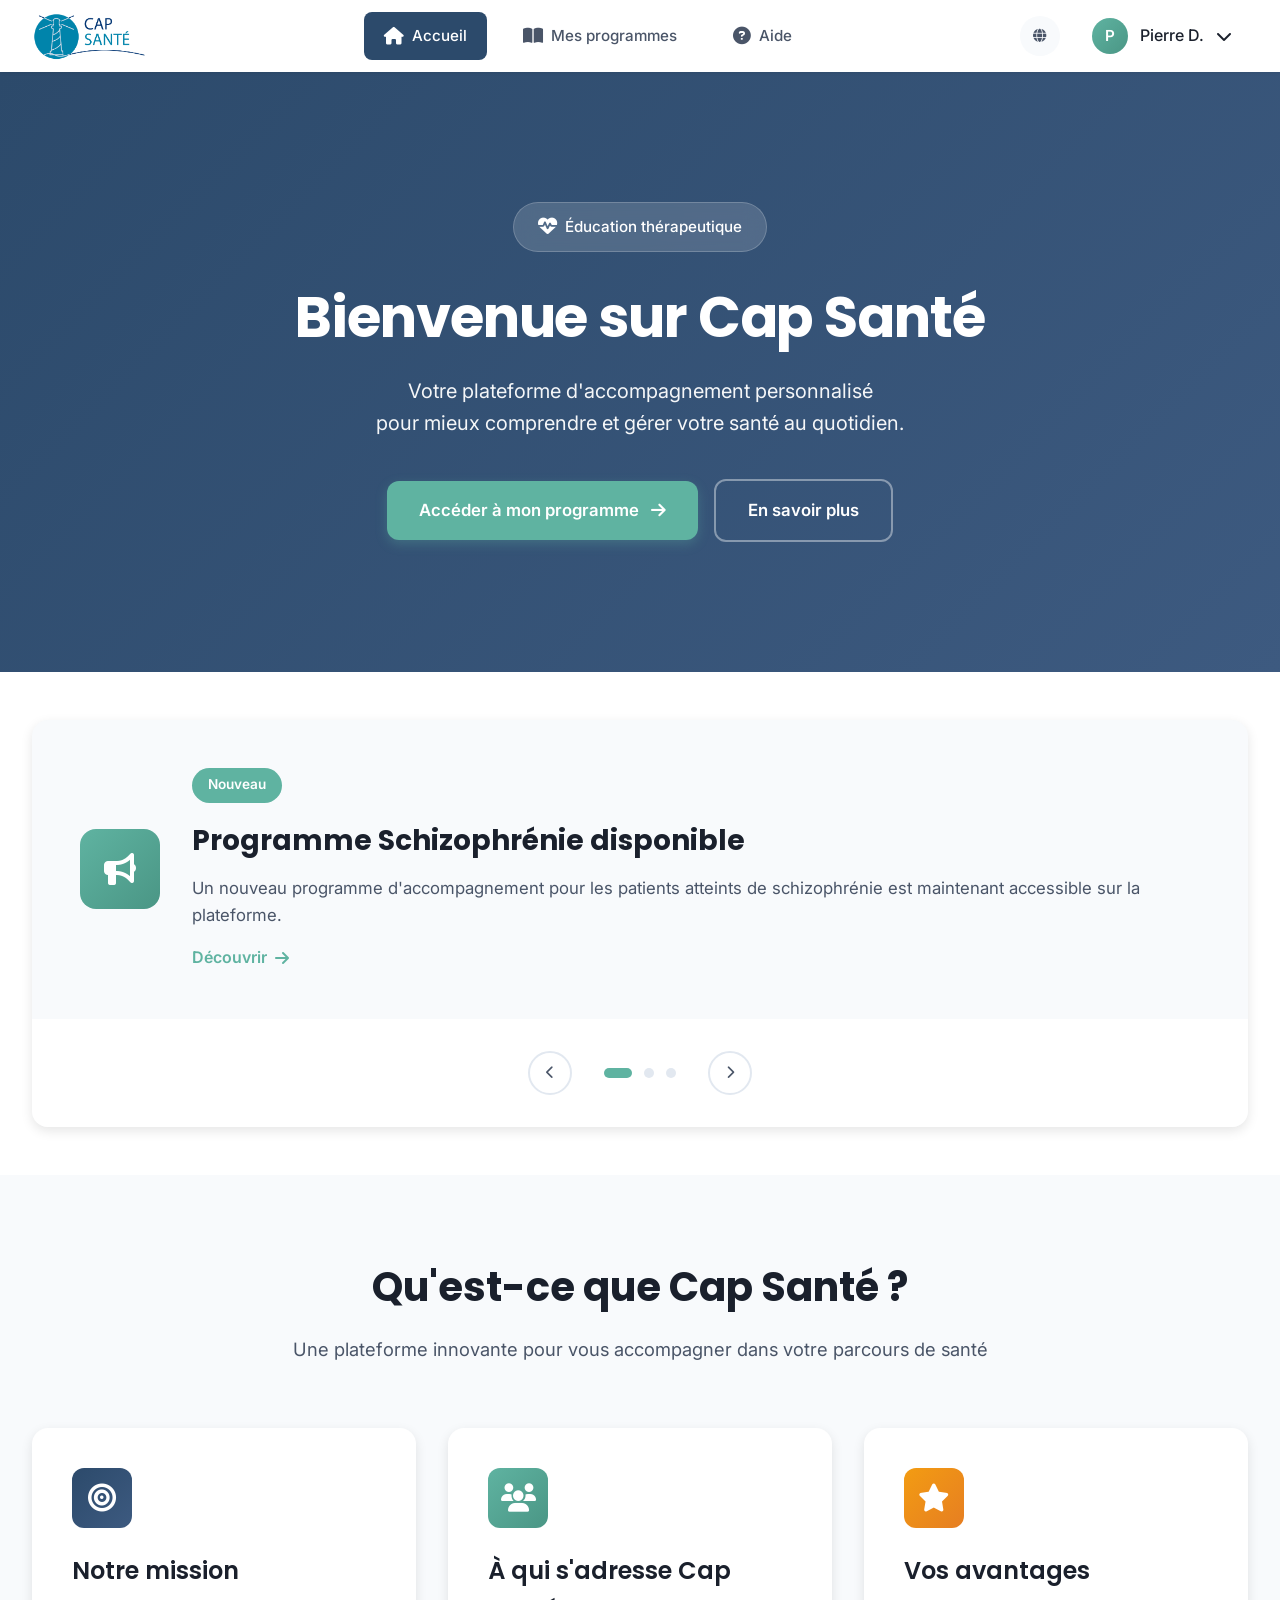
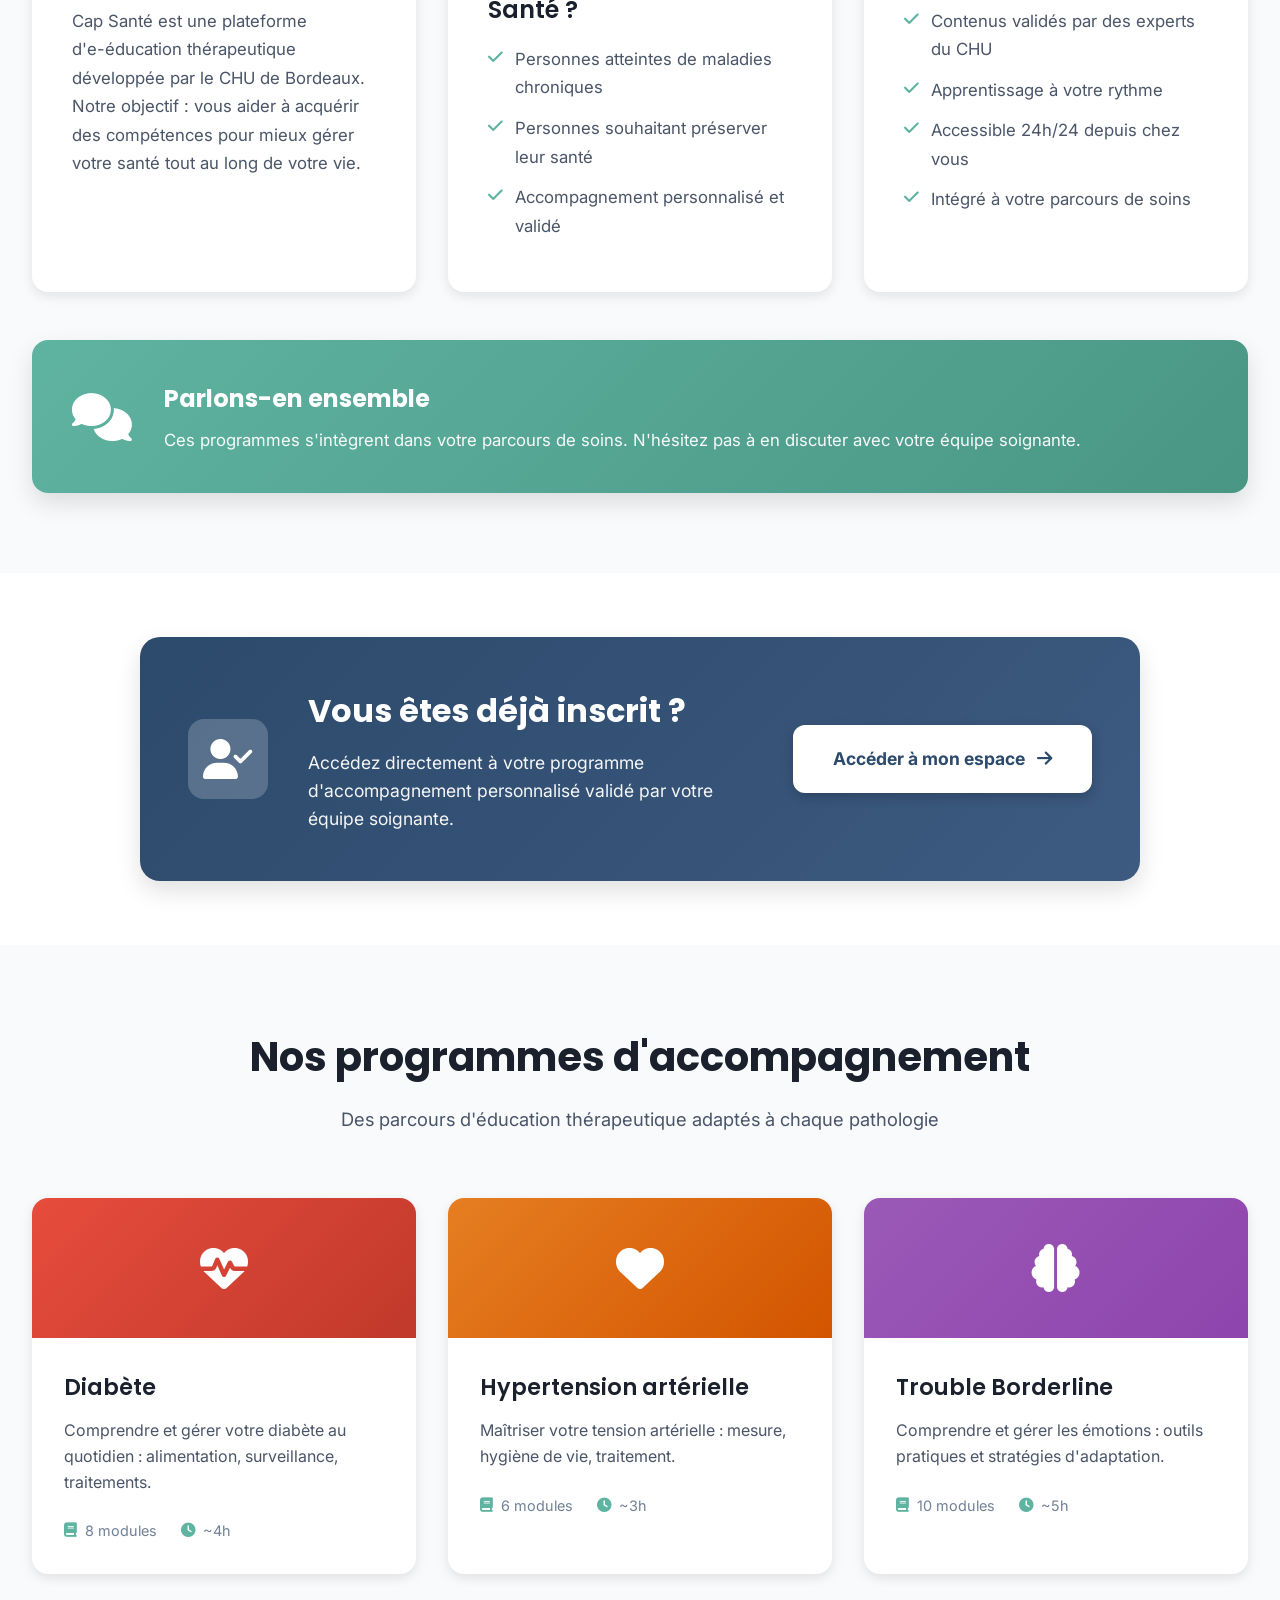
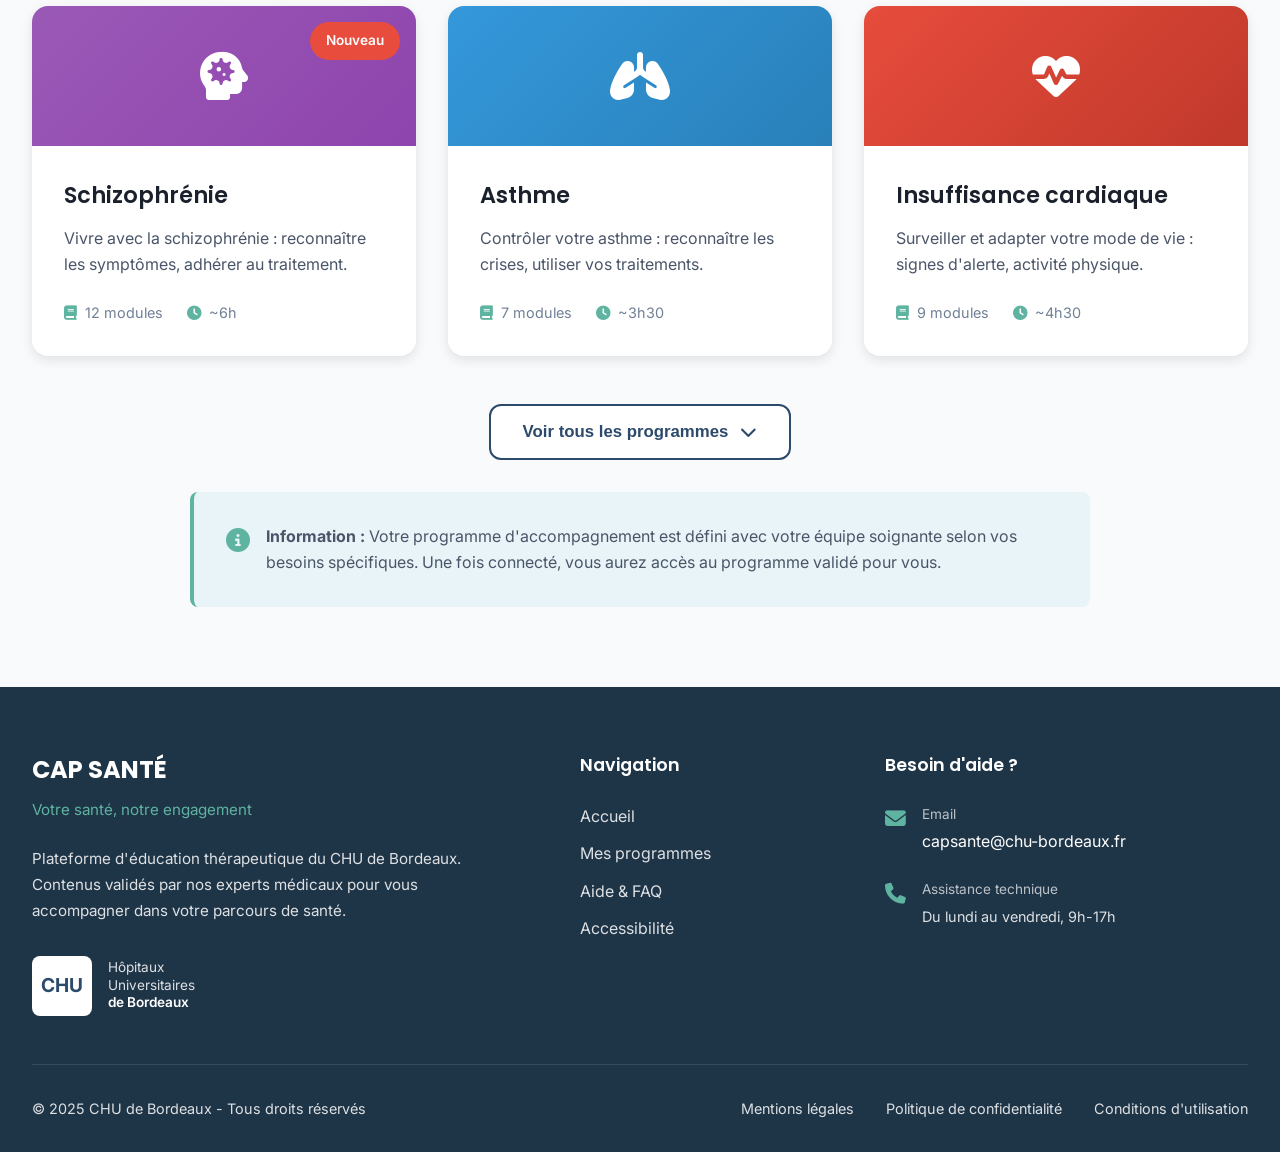
==== commit ee6464cc: "fixe index, amélioration UX UI bannière" ====
--- a/index.html
+++ b/index.html
@@ -19,7 +19,7 @@
             <!-- Logo -->
             <a href="index.html" class="logo">
                 <img src="assets/images/logo-cap-sante.png" alt="Cap Santé - Retour à l'accueil" class="logo-img">
-            </a>
+              </a>
 
             <!-- Navigation principale -->
             <nav class="nav" aria-label="Navigation principale">
@@ -53,8 +53,8 @@
 
     <!-- HERO SECTION AMÉLIORÉE -->
     <section class="hero">
-        <img src="assets/images/hero-image.jpg" alt="" class="hero-bg-image" role="presentation">
-        <div class="hero-overlay"></div>
+      
+
         <div class="hero-content">
             <div class="hero-badge">
                 <i class="fas fa-heartbeat"></i>
@@ -145,8 +145,8 @@
                         <i class="fas fa-bullseye"></i>
                     </div>
                     <h3 class="info-card-title">Notre mission</h3>
-                    <p class="footer-description">Plateforme d'éducation thérapeutique du CHU de Bordeaux. Contenus validés par nos experts médicaux pour vous accompagner dans votre parcours de santé.</p>
-                  </div>
+                    <p class="info-card-text">Cap Santé est une plateforme d'e-éducation thérapeutique développée par le CHU de Bordeaux. Notre objectif : vous aider à acquérir des compétences pour mieux gérer votre santé tout au long de votre vie.</p>
+                </div>
 
                 <!-- Card Pour qui -->
                 <div class="info-card info-card-secondary">
@@ -189,6 +189,25 @@
         </div>
     </section>
 
+    <!-- CTA ACCÈS PROGRAMME -->
+    <section class="cta-access-section">
+        <div class="container">
+            <div class="cta-access-card">
+                <div class="cta-access-icon">
+                    <i class="fas fa-user-check"></i>
+                </div>
+                <div class="cta-access-content">
+                    <h2>Vous êtes déjà inscrit ?</h2>
+                    <p>Accédez directement à votre programme d'accompagnement personnalisé validé par votre équipe soignante.</p>
+                </div>
+                <a href="ateliers.html" class="btn-primary-large">
+                    <span>Accéder à mon espace</span>
+                    <i class="fas fa-arrow-right"></i>
+                </a>
+            </div>
+        </div>
+    </section>
+
     <!-- SECTION PROGRAMMES DISPONIBLES -->
     <section class="programs-section">
         <div class="container">
@@ -357,6 +376,7 @@
                     <i class="fas fa-chevron-down"></i>
                 </button>
             </div>
+
             <!-- Note d'information -->
             <div class="programs-note">
                 <i class="fas fa-info-circle"></i>
@@ -375,7 +395,7 @@
                     <p class="footer-tagline">Votre santé, notre engagement</p>
                 </div>
 
-                <p class="footer-description">Cap Santé est une plateforme numérique d'éducation thérapeutique développée par le CHU de Bordeaux. Nos contenus, validés par des experts médicaux, vous aident à développer des compétences pour mieux gérer votre santé au quotidien.</p>
+                <p class="footer-description">Plateforme d'éducation thérapeutique du CHU de Bordeaux. Contenus validés par nos experts médicaux pour vous accompagner dans votre parcours de santé.</p>
 
                 <!-- Logo CHU -->
                 <div class="footer-chu-logo">
@@ -481,7 +501,7 @@
             });
         });
 
-        // Auto-play (optionnel, peut être désactivé)
+        // Auto-play ralenti à 10 secondes
         let autoplayInterval = setInterval(nextSlide, 10000);
 
         // Pause au survol
@@ -490,8 +510,9 @@
             clearInterval(autoplayInterval);
         });
         carousel.addEventListener('mouseleave', () => {
-            autoplayInterval = setInterval(nextSlide, 6000);
+            autoplayInterval = setInterval(nextSlide, 10000);
         });
+
         // Fonction Show More Programs
         function showMorePrograms() {
             const cards = document.querySelectorAll('.program-card');
--- a/styles.css
+++ b/styles.css
@@ -1,6 +1,43 @@
-/* ========================================
-   RESET & VARIABLES
-   ======================================== */
+/* ============================================
+   VARIABLES & RESET
+   ============================================ */
+:root {
+    /* Couleurs principales */
+    --primary-blue: #2c4a6b;
+    --primary-blue-dark: #1e3447;
+    --secondary-teal: #5fb3a1;
+    --secondary-teal-dark: #4a9685;
+    --accent-blue: #3d5a80;
+
+    /* Couleurs de fond */
+    --bg-white: #ffffff;
+    --bg-light: #f8fafc;
+    --bg-gray: #e2e8f0;
+
+    /* Couleurs de texte */
+    --text-primary: #1a202c;
+    --text-secondary: #4a5568;
+    --text-light: #718096;
+    --text-white: #ffffff;
+
+    /* Couleurs programmes */
+    --program-diabetes: #e74c3c;
+    --program-hta: #e67e22;
+    --program-mental: #9b59b6;
+    --program-respiratory: #3498db;
+    --program-cardio: #e74c3c;
+    --program-rheumatology: #16a085;
+    --program-nutrition: #f39c12;
+
+    /* Ombres */
+    --shadow-sm: 0 1px 3px rgba(0, 0, 0, 0.08);
+    --shadow-md: 0 4px 12px rgba(0, 0, 0, 0.1);
+    --shadow-lg: 0 10px 24px rgba(0, 0, 0, 0.12);
+
+    /* Transitions */
+    --transition-fast: 0.2s ease;
+    --transition-normal: 0.3s ease;
+}
 
 * {
     margin: 0;
@@ -8,156 +45,62 @@
     box-sizing: border-box;
 }
 
-:root {
-    /* Couleurs principales - Palette médicale moderne */
-    --primary-blue: #1e3a5f;
-    --secondary-blue: #2d5a7b;
-    --light-blue: #4a90c4;
-    --accent-teal: #3fa89f;
-    --yellow: #ffc107;
-
- /* Couleurs simplifiées par grande catégorie médicale */
-
-/* Catégorie Cardio-métabolique (rouge) */
-.program-diabetes,
-.program-hta,
-.program-cardio {
-    background: linear-gradient(135deg, #e74c3c, #c0392b);
-}
-
-/* Catégorie Santé mentale (violet) */
-.program-mental {
-    background: linear-gradient(135deg, #9b59b6, #8e44ad);
-}
-
-/* Catégorie Respiratoire (bleu) */
-.program-respiratory {
-    background: linear-gradient(135deg, #3498db, #2980b9);
-}
-
-/* Catégorie Autre (vert) */
-.program-rheumatology,
-.program-nutrition {
-    background: linear-gradient(135deg, #27ae60, #229954);
-}
-
-    /* Couleurs de texte */
-    --text-dark: #2c3e50;
-    --text-medium: #5a6c7d;
-    --text-light: #95a5a6;
-    --text-white: #ffffff;
-
-    /* Couleurs de fond */
-    --bg-white: #ffffff;
-    --bg-light: #f8f9fa;
-    --bg-gray: #ecf0f1;
-    --bg-dark: #34495e;
-
-    /* Espacements */
-    --spacing-xs: 0.5rem;
-    --spacing-sm: 1rem;
-    --spacing-md: 1.5rem;
-    --spacing-lg: 2rem;
-    --spacing-xl: 3rem;
-    --spacing-xxl: 4rem;
-
-    /* Bordures */
-    --border-radius: 12px;
-    --border-radius-sm: 6px;
-    --border-radius-lg: 16px;
-
-    /* Ombres */
-    --shadow-sm: 0 2px 4px rgba(0, 0, 0, 0.08);
-    --shadow-md: 0 4px 12px rgba(0, 0, 0, 0.1);
-    --shadow-lg: 0 8px 24px rgba(0, 0, 0, 0.12);
-    --shadow-hover: 0 12px 32px rgba(0, 0, 0, 0.15);
-
-    /* Transitions */
-    --transition: all 0.3s ease;
-    --transition-fast: all 0.15s ease;
-}
-
 body {
-    font-family: 'Inter', -apple-system, BlinkMacSystemFont, 'Segoe UI', Roboto, sans-serif;
+    font-family: 'Inter', -apple-system, BlinkMacSystemFont, 'Segoe UI', sans-serif;
+    color: var(--text-primary);
     line-height: 1.6;
-    color: var(--text-dark);
     background-color: var(--bg-light);
-    font-size: 16px;
-}
-
-.container {
-    max-width: 1200px;
-    margin: 0 auto;
-    padding: 0 var(--spacing-md);
-}
-
-/* ========================================
-   HEADER AMÉLIORÉ
-   ======================================== */
-
+}
+
+/* ============================================
+   HEADER
+   ============================================ */
 .header {
     background-color: var(--bg-white);
-    border-bottom: 1px solid var(--bg-gray);
-    padding: var(--spacing-sm) 0;
+    box-shadow: var(--shadow-sm);
     position: sticky;
     top: 0;
-    z-index: 100;
-    box-shadow: var(--shadow-sm);
+    z-index: 1000;
 }
 
 .header-container {
     max-width: 1400px;
     margin: 0 auto;
-    padding: 0 var(--spacing-md);
+    padding: 0 2rem;
     display: flex;
     align-items: center;
     justify-content: space-between;
-    gap: var(--spacing-lg);
-}
-
-/* Logo */
+    height: 72px;
+}
+
 .logo {
     display: flex;
     align-items: center;
     text-decoration: none;
-    transition: var(--transition-fast);
-    flex-shrink: 0;
-}
-
-.logo:hover {
-    opacity: 0.85;
-    transform: scale(1.02);
 }
 
 .logo-img {
     height: 50px;
     width: auto;
-    display: block;
 }
 
 /* Navigation */
 .nav {
     display: flex;
-    gap: var(--spacing-xs);
-    flex: 1;
-    justify-content: center;
+    gap: 1rem;
 }
 
 .nav-link {
     display: flex;
     align-items: center;
-    gap: var(--spacing-xs);
+    gap: 0.5rem;
+    padding: 0.75rem 1.25rem;
+    color: var(--text-secondary);
     text-decoration: none;
-    color: var(--text-medium);
-    padding: var(--spacing-xs) var(--spacing-md);
-    border-radius: var(--border-radius-sm);
-    transition: var(--transition);
+    border-radius: 8px;
     font-weight: 500;
     font-size: 0.95rem;
-}
-
-.nav-link i {
-    font-size: 1.1rem;
+    transition: var(--transition-fast);
 }
 
 .nav-link:hover {
@@ -170,86 +113,79 @@
     color: var(--text-white);
 }
 
+.nav-link i {
+    font-size: 1.1rem;
+}
+
 /* User section */
 .user-section {
     display: flex;
     align-items: center;
-    gap: var(--spacing-sm);
-    flex-shrink: 0;
+    gap: 1rem;
 }
 
 .icon-btn {
-    background: none;
-    border: 1px solid var(--bg-gray);
     width: 40px;
     height: 40px;
-    border-radius: var(--border-radius-sm);
+    border-radius: 50%;
+    border: none;
+    background-color: var(--bg-light);
+    color: var(--text-secondary);
     cursor: pointer;
-    transition: var(--transition);
-    color: var(--text-medium);
     display: flex;
     align-items: center;
     justify-content: center;
+    transition: var(--transition-fast);
 }
 
 .icon-btn:hover {
-    background-color: var(--bg-light);
-    border-color: var(--primary-blue);
-    color: var(--primary-blue);
+    background-color: var(--bg-gray);
 }
 
 .user-profile {
     display: flex;
     align-items: center;
-    gap: var(--spacing-xs);
-    padding: var(--spacing-xs) var(--spacing-sm);
-    border: 1px solid var(--bg-gray);
-    border-radius: var(--border-radius-sm);
+    gap: 0.75rem;
+    padding: 0.5rem 1rem;
+    border-radius: 12px;
     cursor: pointer;
-    transition: var(--transition);
+    transition: var(--transition-fast);
 }
 
 .user-profile:hover {
     background-color: var(--bg-light);
-    border-color: var(--primary-blue);
 }
 
 .user-avatar {
+    width: 36px;
+    height: 36px;
+    border-radius: 50%;
+    background: linear-gradient(135deg, var(--secondary-teal), var(--secondary-teal-dark));
+    color: white;
     display: flex;
     align-items: center;
     justify-content: center;
-    width: 32px;
-    height: 32px;
-    background: linear-gradient(135deg, var(--light-blue), var(--accent-teal));
-    color: var(--text-white);
-    border-radius: 50%;
-    font-size: 0.9rem;
     font-weight: 600;
+    font-size: 0.95rem;
 }
 
 .user-name {
-    font-size: 0.9rem;
     font-weight: 500;
-    color: var(--text-dark);
-}
-
-.user-profile i {
-    font-size: 0.75rem;
-    color: var(--text-light);
-}
-
-/* ========================================
-   HERO SECTION AMÉLIORÉE
-   ======================================== */
-
+    color: var(--text-primary);
+}
+
+/* ============================================
+   HERO SECTION - CORRIGÉ POUR CENTRAGE
+   ============================================ */
 .hero {
     position: relative;
-    height: 550px;
-    display: flex;
-    align-items: center;
-    justify-content: flex-start;
+    min-height: 600px;
+    display: flex;
+    align-items: center;
+    justify-content: center; /* AJOUT CRUCIAL POUR CENTRAGE */
+    background: linear-gradient(135deg, #2c4a6b 0%, #3d5a80 100%); /* Couleurs forcées sans variables */
     overflow: hidden;
-    background-color: var(--primary-blue);
+    padding: 3rem 2rem;
 }
 
 .hero-bg-image {
@@ -259,126 +195,125 @@
     width: 100%;
     height: 100%;
     object-fit: cover;
-    object-position: center;
-}
-
-.hero-overlay {
-    position: absolute;
-    top: 0;
-    left: 0;
-    width: 100%;
-    height: 100%;
-    background: linear-gradient(
-        to right,
-        rgba(30, 58, 95, 0.92) 0%,
-        rgba(30, 58, 95, 0.75) 50%,
-        rgba(30, 58, 95, 0.4) 100%
-    );
+    opacity: 0.15; /* Rend l'image subtile */
+    z-index: 1;
 }
 
 .hero-content {
     position: relative;
     z-index: 2;
-    max-width: 1200px;
-    margin: 0 auto;
-    padding: 0 var(--spacing-xl);
+    text-align: center;
+    max-width: 900px;
+    width: 100%; /* IMPORTANT pour que le max-width fonctionne */
+    margin: 0 auto; /* DOUBLE SÉCURITÉ pour le centrage */
+    padding: 2rem;
 }
 
 .hero-badge {
     display: inline-flex;
     align-items: center;
-    gap: var(--spacing-xs);
+    gap: 0.5rem;
+    padding: 0.75rem 1.5rem;
     background-color: rgba(255, 255, 255, 0.15);
     backdrop-filter: blur(10px);
+    border-radius: 50px;
     color: var(--text-white);
-    padding: var(--spacing-xs) var(--spacing-md);
-    border-radius: 50px;
-    font-size: 0.9rem;
     font-weight: 500;
-    margin-bottom: var(--spacing-md);
+    font-size: 0.95rem;
+    margin-bottom: 2rem;
     border: 1px solid rgba(255, 255, 255, 0.2);
+}
+
+.hero-badge i {
+    font-size: 1.2rem;
 }
 
 .hero-title {
     font-family: 'Poppins', sans-serif;
-    font-size: 4.5rem;
+    font-size: 3.5rem;
     font-weight: 700;
     color: var(--text-white);
-    margin-bottom: var(--spacing-md);
-    text-shadow: 2px 4px 12px rgba(0, 0, 0, 0.3);
-    line-height: 1.1;
+    margin-bottom: 1.5rem;
+    line-height: 1.2;
+    letter-spacing: -0.02em;
 }
 
 .hero-subtitle {
-    font-size: 1.4rem;
-    color: var(--text-white);
-    margin-bottom: var(--spacing-xl);
+    font-size: 1.25rem;
+    color: rgba(255, 255, 255, 0.95);
+    margin-bottom: 2.5rem;
     line-height: 1.6;
-    text-shadow: 1px 2px 8px rgba(0, 0, 0, 0.3);
-    max-width: 600px;
     font-weight: 400;
 }
 
 .hero-cta {
     display: flex;
-    gap: var(--spacing-md);
-    align-items: center;
-}
-
+    gap: 1rem;
+    justify-content: center;
+    align-items: center;
+    flex-wrap: wrap;
+}
+
+/* Boutons */
 .btn-primary {
     display: inline-flex;
     align-items: center;
-    gap: var(--spacing-sm);
-    background: linear-gradient(135deg, var(--accent-teal), #2d8b84);
+    gap: 0.75rem;
+    padding: 1rem 2rem;
+    background-color: var(--secondary-teal);
     color: var(--text-white);
-    padding: var(--spacing-md) var(--spacing-xl);
-    border-radius: var(--border-radius);
     text-decoration: none;
+    border-radius: 12px;
     font-weight: 600;
     font-size: 1.05rem;
-    transition: var(--transition);
-    box-shadow: 0 4px 12px rgba(63, 168, 159, 0.3);
+    transition: var(--transition-normal);
+    box-shadow: 0 4px 12px rgba(95, 179, 161, 0.3);
 }
 
 .btn-primary:hover {
+    background-color: var(--secondary-teal-dark);
     transform: translateY(-2px);
-    box-shadow: 0 8px 20px rgba(63, 168, 159, 0.4);
+    box-shadow: 0 6px 20px rgba(95, 179, 161, 0.4);
 }
 
 .btn-secondary {
     display: inline-flex;
     align-items: center;
+    gap: 0.75rem;
+    padding: 1rem 2rem;
     background-color: transparent;
     color: var(--text-white);
-    padding: var(--spacing-md) var(--spacing-xl);
-    border-radius: var(--border-radius);
     text-decoration: none;
-    font-weight: 500;
+    border-radius: 12px;
+    font-weight: 600;
     font-size: 1.05rem;
     border: 2px solid rgba(255, 255, 255, 0.4);
-    transition: var(--transition);
+    transition: var(--transition-normal);
 }
 
 .btn-secondary:hover {
     background-color: rgba(255, 255, 255, 0.1);
-    border-color: rgba(255, 255, 255, 0.8);
-}
-
-/* ========================================
+    border-color: rgba(255, 255, 255, 0.6);
+}
+
+/* ============================================
    CAROUSEL ACTUALITÉS
-   ======================================== */
-
+   ============================================ */
 .news-carousel-section {
+    padding: 3rem 2rem;
     background-color: var(--bg-white);
-    padding: var(--spacing-xl) 0;
-    border-bottom: 1px solid var(--bg-gray);
+}
+
+.container {
+    max-width: 1400px;
+    margin: 0 auto;
 }
 
 .news-carousel {
     position: relative;
     overflow: hidden;
-    border-radius: var(--border-radius-lg);
-    background: linear-gradient(135deg, #f8f9fa 0%, #e9ecef 100%);
+    border-radius: 16px;
+    background-color: var(--bg-light);
     box-shadow: var(--shadow-md);
 }
 
@@ -390,32 +325,28 @@
 .news-item {
     min-width: 100%;
     display: flex;
-    gap: var(--spacing-xl);
-    padding: var(--spacing-xl);
+    gap: 2rem;
+    padding: 3rem;
     align-items: center;
     opacity: 0;
     transition: opacity 0.5s ease;
 }
 
-.news-item.news-item-active {
+.news-item-active {
     opacity: 1;
 }
 
 .news-icon {
     width: 80px;
     height: 80px;
-    border-radius: var(--border-radius);
-    background: linear-gradient(135deg, var(--primary-blue), var(--light-blue));
+    background: linear-gradient(135deg, var(--secondary-teal), var(--secondary-teal-dark));
+    border-radius: 16px;
     display: flex;
     align-items: center;
     justify-content: center;
+    color: white;
+    font-size: 2rem;
     flex-shrink: 0;
-    box-shadow: var(--shadow-md);
-}
-
-.news-icon i {
-    font-size: 2rem;
-    color: var(--text-white);
 }
 
 .news-content {
@@ -424,1290 +355,660 @@
 
 .news-badge {
     display: inline-block;
-    background-color: var(--accent-teal);
-    color: var(--text-white);
-    padding: 0.25rem 0.75rem;
-    border-radius: 50px;
-    font-size: 0.75rem;
+    padding: 0.4rem 1rem;
+    background-color: var(--secondary-teal);
+    color: white;
+    border-radius: 20px;
+    font-size: 0.85rem;
     font-weight: 600;
-    text-transform: uppercase;
-    letter-spacing: 0.5px;
-    margin-bottom: var(--spacing-xs);
+    margin-bottom: 1rem;
 }
 
 .news-title {
     font-family: 'Poppins', sans-serif;
-    font-size: 1.5rem;
-    font-weight: 600;
-    color: var(--primary-blue);
-    margin-bottom: var(--spacing-xs);
+    font-size: 1.75rem;
+    color: var(--text-primary);
+    margin-bottom: 0.75rem;
 }
 
 .news-text {
-    color: var(--text-medium);
-    margin-bottom: var(--spacing-md);
-    line-height: 1.7;
+    color: var(--text-secondary);
+    font-size: 1.05rem;
+    line-height: 1.6;
+    margin-bottom: 1rem;
 }
 
 .news-link {
     display: inline-flex;
     align-items: center;
-    gap: var(--spacing-xs);
-    color: var(--accent-teal);
+    gap: 0.5rem;
+    color: var(--secondary-teal);
+    font-weight: 600;
     text-decoration: none;
-    font-weight: 600;
-    transition: var(--transition);
+    transition: var(--transition-fast);
 }
 
 .news-link:hover {
-    gap: var(--spacing-sm);
-    color: var(--primary-blue);
-}
-
+    gap: 0.75rem;
+}
+
+/* Carousel Controls */
 .carousel-controls {
     display: flex;
     align-items: center;
     justify-content: center;
-    gap: var(--spacing-md);
-    padding: var(--spacing-md);
-    background-color: rgba(255, 255, 255, 0.5);
+    gap: 2rem;
+    padding: 2rem;
+    background-color: var(--bg-white);
 }
 
 .carousel-btn {
-    width: 40px;
-    height: 40px;
+    width: 44px;
+    height: 44px;
     border-radius: 50%;
-    border: 2px solid var(--primary-blue);
-    background-color: var(--bg-white);
-    color: var(--primary-blue);
+    border: 2px solid var(--bg-gray);
+    background-color: white;
+    color: var(--text-secondary);
     cursor: pointer;
-    transition: var(--transition);
     display: flex;
     align-items: center;
     justify-content: center;
+    transition: var(--transition-fast);
 }
 
 .carousel-btn:hover {
-    background-color: var(--primary-blue);
-    color: var(--text-white);
-    transform: scale(1.1);
+    background-color: var(--secondary-teal);
+    color: white;
+    border-color: var(--secondary-teal);
 }
 
 .carousel-dots {
     display: flex;
-    gap: var(--spacing-xs);
+    gap: 0.75rem;
 }
 
 .carousel-dot {
-    width: 12px;
-    height: 12px;
+    width: 10px;
+    height: 10px;
     border-radius: 50%;
-    border: 2px solid var(--primary-blue);
-    background-color: transparent;
+    border: none;
+    background-color: var(--bg-gray);
     cursor: pointer;
-    transition: var(--transition);
+    transition: var(--transition-fast);
 }
 
 .carousel-dot.active {
-    background-color: var(--primary-blue);
-}
-
-.carousel-dot:hover {
-    transform: scale(1.2);
-}
-
-/* ========================================
-   SECTION CAP SANTÉ AMÉLIORÉE
-   ======================================== */
-
+    background-color: var(--secondary-teal);
+    width: 28px;
+    border-radius: 5px;
+}
+
+/* ============================================
+   SECTION CAP SANTÉ
+   ============================================ */
 .cap-sante-section {
+    padding: 5rem 2rem;
     background-color: var(--bg-light);
-    padding: var(--spacing-xxl) 0;
 }
 
 .section-header {
     text-align: center;
-    margin-bottom: var(--spacing-xl);
+    max-width: 800px;
+    margin: 0 auto 4rem;
 }
 
 .section-title {
     font-family: 'Poppins', sans-serif;
     font-size: 2.5rem;
+    color: var(--text-primary);
+    margin-bottom: 1rem;
     font-weight: 700;
-    color: var(--primary-blue);
-    margin-bottom: var(--spacing-sm);
 }
 
 .section-subtitle {
-    font-size: 1.2rem;
-    color: var(--text-medium);
-    font-weight: 400;
+    font-size: 1.15rem;
+    color: var(--text-secondary);
+    line-height: 1.6;
 }
 
 .cap-sante-content {
     display: grid;
     grid-template-columns: repeat(auto-fit, minmax(320px, 1fr));
-    gap: var(--spacing-lg);
-    margin-bottom: var(--spacing-xl);
-}
-
+    gap: 2rem;
+    margin-bottom: 3rem;
+}
+
+/* Info Cards */
 .info-card {
-    background-color: var(--bg-white);
-    border-radius: var(--border-radius-lg);
-    padding: var(--spacing-xl);
+    background-color: white;
+    border-radius: 16px;
+    padding: 2.5rem;
     box-shadow: var(--shadow-md);
-    transition: var(--transition);
-    border-top: 4px solid var(--primary-blue);
+    transition: var(--transition-normal);
 }
 
 .info-card:hover {
     transform: translateY(-4px);
-    box-shadow: var(--shadow-hover);
-}
-
-.info-card-primary {
-    border-top-color: var(--primary-blue);
-}
-
-.info-card-secondary {
-    border-top-color: var(--accent-teal);
-}
-
-.info-card-accent {
-    border-top-color: var(--light-blue);
+    box-shadow: var(--shadow-lg);
 }
 
 .info-card-icon {
     width: 60px;
     height: 60px;
-    border-radius: var(--border-radius);
-    background: linear-gradient(135deg, var(--primary-blue), var(--light-blue));
+    border-radius: 12px;
     display: flex;
     align-items: center;
     justify-content: center;
-    margin-bottom: var(--spacing-md);
-}
-
-.info-card-icon i {
-    font-size: 1.8rem;
-    color: var(--text-white);
+    font-size: 1.75rem;
+    margin-bottom: 1.5rem;
+}
+
+.info-card-primary .info-card-icon {
+    background: linear-gradient(135deg, var(--primary-blue), var(--accent-blue));
+    color: white;
+}
+
+.info-card-secondary .info-card-icon {
+    background: linear-gradient(135deg, var(--secondary-teal), var(--secondary-teal-dark));
+    color: white;
+}
+
+.info-card-accent .info-card-icon {
+    background: linear-gradient(135deg, #f39c12, #e67e22);
+    color: white;
 }
 
 .info-card-title {
     font-family: 'Poppins', sans-serif;
-    font-size: 1.4rem;
+    font-size: 1.5rem;
+    color: var(--text-primary);
+    margin-bottom: 1rem;
     font-weight: 600;
-    color: var(--text-dark);
-    margin-bottom: var(--spacing-md);
 }
 
 .info-card-text {
-    color: var(--text-medium);
+    color: var(--text-secondary);
     line-height: 1.7;
-    margin-bottom: var(--spacing-md);
+    font-size: 1.05rem;
 }
 
 .info-card-list {
     list-style: none;
-    display: flex;
-    flex-direction: column;
-    gap: var(--spacing-sm);
 }
 
 .info-card-list li {
     display: flex;
     align-items: flex-start;
-    gap: var(--spacing-sm);
-    color: var(--text-medium);
-    line-height: 1.6;
+    gap: 0.75rem;
+    color: var(--text-secondary);
+    line-height: 1.7;
+    font-size: 1.05rem;
+    margin-bottom: 0.75rem;
 }
 
 .info-card-list i {
-    color: var(--accent-teal);
+    color: var(--secondary-teal);
     margin-top: 0.25rem;
     flex-shrink: 0;
 }
 
+/* CTA Box */
 .cta-box {
-    background: linear-gradient(135deg, var(--primary-blue), var(--secondary-blue));
-    border-radius: var(--border-radius-lg);
-    padding: var(--spacing-xl);
+    background: linear-gradient(135deg, var(--secondary-teal), var(--secondary-teal-dark));
+    border-radius: 16px;
+    padding: 2.5rem;
     box-shadow: var(--shadow-lg);
 }
 
 .cta-content {
     display: flex;
-    gap: var(--spacing-lg);
-    align-items: center;
-    color: var(--text-white);
-}
-
-.cta-content > i {
+    gap: 2rem;
+    align-items: center;
+    color: white;
+}
+
+.cta-content i {
     font-size: 3rem;
-    opacity: 0.9;
     flex-shrink: 0;
 }
 
 .cta-content h3 {
     font-family: 'Poppins', sans-serif;
     font-size: 1.5rem;
-    font-weight: 600;
-    margin-bottom: var(--spacing-xs);
+    margin-bottom: 0.5rem;
 }
 
 .cta-content p {
     font-size: 1.05rem;
+    opacity: 0.95;
     line-height: 1.6;
+}
+
+/* ============================================
+   CTA ACCÈS PROGRAMME
+   ============================================ */
+.cta-access-section {
+    padding: 4rem 2rem;
+    background-color: var(--bg-white);
+}
+
+.cta-access-card {
+    max-width: 1000px;
+    margin: 0 auto;
+    background: linear-gradient(135deg, var(--primary-blue), var(--accent-blue));
+    border-radius: 20px;
+    padding: 3rem;
+    display: flex;
+    align-items: center;
+    gap: 2.5rem;
+    box-shadow: var(--shadow-lg);
+}
+
+.cta-access-icon {
+    width: 80px;
+    height: 80px;
+    background-color: rgba(255, 255, 255, 0.2);
+    border-radius: 16px;
+    display: flex;
+    align-items: center;
+    justify-content: center;
+    color: white;
+    font-size: 2.5rem;
+    flex-shrink: 0;
+}
+
+.cta-access-content {
+    flex: 1;
+    color: white;
+}
+
+.cta-access-content h2 {
+    font-family: 'Poppins', sans-serif;
+    font-size: 2rem;
+    margin-bottom: 0.75rem;
+}
+
+.cta-access-content p {
+    font-size: 1.1rem;
     opacity: 0.95;
-}
-
-/* ========================================
-   SECTION PROGRAMMES
-   ======================================== */
-
+    line-height: 1.6;
+}
+
+.btn-primary-large {
+    display: inline-flex;
+    align-items: center;
+    gap: 0.75rem;
+    padding: 1.25rem 2.5rem;
+    background-color: white;
+    color: var(--primary-blue);
+    text-decoration: none;
+    border-radius: 12px;
+    font-weight: 700;
+    font-size: 1.1rem;
+    transition: var(--transition-normal);
+    box-shadow: 0 4px 12px rgba(0, 0, 0, 0.2);
+    flex-shrink: 0;
+}
+
+.btn-primary-large:hover {
+    transform: translateY(-2px);
+    box-shadow: 0 6px 20px rgba(0, 0, 0, 0.3);
+}
+
+/* ============================================
+   PROGRAMMES DISPONIBLES
+   ============================================ */
 .programs-section {
-    background-color: var(--bg-white);
-    padding: var(--spacing-xxl) 0;
+    padding: 5rem 2rem;
+    background-color: var(--bg-light);
 }
 
 .programs-grid {
     display: grid;
-    grid-template-columns: repeat(auto-fill, minmax(280px, 1fr));
-    gap: var(--spacing-lg);
-    margin-bottom: var(--spacing-xl);
-}
-/* Masquer les programmes 7 à 10 par défaut */
-.program-card:nth-child(n+7) {
+    grid-template-columns: repeat(auto-fill, minmax(300px, 1fr));
+    gap: 2rem;
+    margin-bottom: 3rem;
+}
+
+.program-card {
+    background-color: white;
+    border-radius: 16px;
+    overflow: hidden;
+    box-shadow: var(--shadow-md);
+    transition: var(--transition-normal);
+    position: relative;
     display: none;
 }
 
-/* Bouton Show More */
+.program-card:nth-child(-n+6) {
+    display: block;
+}
+
+.program-card:hover {
+    transform: translateY(-4px);
+    box-shadow: var(--shadow-lg);
+}
+
+.program-card-new .program-card-badge {
+    position: absolute;
+    top: 1rem;
+    right: 1rem;
+    background-color: #e74c3c;
+    color: white;
+    padding: 0.5rem 1rem;
+    border-radius: 20px;
+    font-size: 0.85rem;
+    font-weight: 600;
+    z-index: 10;
+}
+
+.program-card-header {
+    height: 140px;
+    display: flex;
+    align-items: center;
+    justify-content: center;
+    font-size: 3rem;
+    color: white;
+}
+
+.program-diabetes { background: linear-gradient(135deg, var(--program-diabetes), #c0392b); }
+.program-hta { background: linear-gradient(135deg, var(--program-hta), #d35400); }
+.program-mental { background: linear-gradient(135deg, var(--program-mental), #8e44ad); }
+.program-respiratory { background: linear-gradient(135deg, var(--program-respiratory), #2980b9); }
+.program-cardio { background: linear-gradient(135deg, var(--program-cardio), #c0392b); }
+.program-rheumatology { background: linear-gradient(135deg, var(--program-rheumatology), #138d75); }
+.program-nutrition { background: linear-gradient(135deg, var(--program-nutrition), #e67e22); }
+
+.program-card-body {
+    padding: 2rem;
+}
+
+.program-card-title {
+    font-family: 'Poppins', sans-serif;
+    font-size: 1.4rem;
+    color: var(--text-primary);
+    margin-bottom: 0.75rem;
+    font-weight: 600;
+}
+
+.program-card-desc {
+    color: var(--text-secondary);
+    line-height: 1.6;
+    margin-bottom: 1.5rem;
+    font-size: 1rem;
+}
+
+.program-card-meta {
+    display: flex;
+    gap: 1.5rem;
+    color: var(--text-light);
+    font-size: 0.9rem;
+}
+
+.program-card-meta span {
+    display: flex;
+    align-items: center;
+    gap: 0.5rem;
+}
+
+.program-card-meta i {
+    color: var(--secondary-teal);
+}
+
+/* Show More Button */
 .programs-show-more {
     text-align: center;
-    margin: var(--spacing-xl) 0;
+    margin-bottom: 2rem;
 }
 
 .btn-show-more {
-    background-color: var(--bg-white);
+    display: inline-flex;
+    align-items: center;
+    gap: 0.75rem;
+    padding: 1rem 2rem;
+    background-color: white;
     color: var(--primary-blue);
     border: 2px solid var(--primary-blue);
-    padding: var(--spacing-md) var(--spacing-xl);
-    border-radius: var(--border-radius);
+    border-radius: 12px;
+    font-weight: 600;
+    font-size: 1.05rem;
     cursor: pointer;
-    font-size: 1rem;
-    font-weight: 600;
-    display: inline-flex;
-    align-items: center;
-    gap: var(--spacing-sm);
-    transition: var(--transition);
+    transition: var(--transition-normal);
 }
 
 .btn-show-more:hover {
     background-color: var(--primary-blue);
-    color: var(--text-white);
-    transform: translateY(-2px);
-    box-shadow: var(--shadow-md);
-}
-
-.btn-show-more i {
-    transition: var(--transition);
-}
-
-.btn-show-more:hover i {
-    transform: translateY(2px);
-}
-.program-card {
-    background-color: var(--bg-white);
-    border-radius: var(--border-radius-lg);
-    overflow: hidden;
-    box-shadow: var(--shadow-md);
-    transition: var(--transition);
-    border: 1px solid var(--bg-gray);
-    position: relative;
-}
-
-.program-card:hover {
-    transform: translateY(-6px);
-    box-shadow: var(--shadow-hover);
-    border-color: transparent;
-}
-
-.program-card-new {
-    border: 2px solid var(--accent-teal);
-}
-
-.program-card-badge {
-    position: absolute;
-    top: var(--spacing-sm);
-    right: var(--spacing-sm);
-    background-color: var(--accent-teal);
-    color: var(--text-white);
-    padding: 0.25rem 0.75rem;
-    border-radius: 50px;
-    font-size: 0.75rem;
-    font-weight: 600;
-    text-transform: uppercase;
-    letter-spacing: 0.5px;
-    z-index: 1;
-    box-shadow: var(--shadow-sm);
-}
-
-.program-card-header {
-    height: 120px;
-    display: flex;
-    align-items: center;
-    justify-content: center;
-    background: linear-gradient(135deg, #95a5a6, #7f8c8d);
-    position: relative;
-}
-
-.program-card-header i {
-    font-size: 3rem;
-    color: var(--text-white);
-}
-
-/* Couleurs spécifiques par programme */
-.program-diabetes {
-    background: linear-gradient(135deg, #e74c3c, #c0392b);
-}
-
-.program-hta {
-    background: linear-gradient(135deg, #e67e22, #d35400);
-}
-
-.program-cardio {
-    background: linear-gradient(135deg, #c0392b, #922b21);
-}
-
-.program-mental {
-    background: linear-gradient(135deg, #9b59b6, #8e44ad);
-}
-
-.program-respiratory {
-    background: linear-gradient(135deg, #3498db, #2980b9);
-}
-
-.program-rheumatology {
-    background: linear-gradient(135deg, #f39c12, #e67e22);
-}
-
-.program-nutrition {
-    background: linear-gradient(135deg, #2ecc71, #27ae60);
-}
-
-.program-card-body {
-    padding: var(--spacing-md);
-}
-
-.program-card-title {
-    font-family: 'Poppins', sans-serif;
-    font-size: 1.2rem;
-    font-weight: 600;
-    color: var(--text-dark);
-    margin-bottom: var(--spacing-sm);
-}
-
-.program-card-desc {
-    color: var(--text-medium);
-    font-size: 0.95rem;
+    color: white;
+}
+
+/* Programs Note */
+.programs-note {
+    max-width: 900px;
+    margin: 0 auto;
+    padding: 2rem;
+    background-color: #e8f4f8;
+    border-left: 4px solid var(--secondary-teal);
+    border-radius: 8px;
+    display: flex;
+    gap: 1rem;
+}
+
+.programs-note i {
+    color: var(--secondary-teal);
+    font-size: 1.5rem;
+    flex-shrink: 0;
+    margin-top: 0.25rem;
+}
+
+.programs-note p {
+    color: var(--text-secondary);
     line-height: 1.6;
-    margin-bottom: var(--spacing-md);
-}
-
-.program-card-meta {
-    display: flex;
-    gap: var(--spacing-md);
-    padding-top: var(--spacing-sm);
-    border-top: 1px solid var(--bg-gray);
-}
-
-.program-card-meta span {
-    display: flex;
-    align-items: center;
-    gap: var(--spacing-xs);
-    font-size: 0.85rem;
-    color: var(--text-light);
-}
-
-.program-card-meta i {
-    color: var(--accent-teal);
-}
-
-.programs-note {
-    display: flex;
-    gap: var(--spacing-md);
-    background-color: #e8f5f7;
-    border-left: 4px solid var(--accent-teal);
-    padding: var(--spacing-md) var(--spacing-lg);
-    border-radius: var(--border-radius);
-}
-
-.programs-note i {
-    font-size: 1.5rem;
-    color: var(--accent-teal);
-    flex-shrink: 0;
-}
-
-.programs-note p {
-    color: var(--text-dark);
-    line-height: 1.6;
-}
-
-/* ========================================
-   FOOTER AMÉLIORÉ
-   ======================================== */
-
+}
+
+/* ============================================
+   FOOTER
+   ============================================ */
 .footer {
-    background: linear-gradient(135deg, var(--primary-blue), #152a47);
-    color: var(--text-white);
-    padding: var(--spacing-xxl) 0 var(--spacing-md);
+    background-color: var(--primary-blue-dark);
+    color: rgba(255, 255, 255, 0.85);
+    padding: 4rem 2rem 2rem;
 }
 
 .footer-container {
-    max-width: 1200px;
+    max-width: 1400px;
     margin: 0 auto;
-    padding: 0 var(--spacing-md);
     display: grid;
-    grid-template-columns: 2fr 1fr 1fr;
-    gap: var(--spacing-xl);
-    margin-bottom: var(--spacing-xl);
+    grid-template-columns: 2fr 1fr 1.5fr;
+    gap: 4rem;
+    margin-bottom: 3rem;
 }
 
 .footer-brand {
     font-family: 'Poppins', sans-serif;
-    font-size: 1.8rem;
+    font-size: 1.5rem;
     font-weight: 700;
-    margin-bottom: var(--spacing-xs);
-    color: var(--text-white);
+    color: white;
+    margin-bottom: 0.5rem;
 }
 
 .footer-tagline {
-    font-size: 1rem;
-    opacity: 0.9;
-    margin-bottom: var(--spacing-md);
-    font-style: italic;
+    font-size: 0.95rem;
+    color: var(--secondary-teal);
+    margin-bottom: 1.5rem;
 }
 
 .footer-description {
+    line-height: 1.7;
+    margin-bottom: 2rem;
     font-size: 0.95rem;
-    line-height: 1.7;
-    opacity: 0.9;
-    margin-bottom: var(--spacing-lg);
-    max-width: 600px;
-}
-
-.footer-chu-logo {
-    margin-top: var(--spacing-lg);
-}
-
+}
+
+/* CHU Logo */
 .chu-logo {
     display: flex;
     align-items: center;
-    gap: var(--spacing-sm);
+    gap: 1rem;
 }
 
 .chu-logo-box {
-    background-color: var(--text-white);
+    width: 60px;
+    height: 60px;
+    background-color: white;
     color: var(--primary-blue);
-    padding: var(--spacing-sm) var(--spacing-md);
+    display: flex;
+    align-items: center;
+    justify-content: center;
     font-weight: 700;
-    font-size: 1.3rem;
-    border-radius: var(--border-radius-sm);
+    font-size: 1.2rem;
+    border-radius: 8px;
 }
 
 .chu-logo-text {
     display: flex;
     flex-direction: column;
-    line-height: 1.2;
-    font-size: 0.9rem;
+    font-size: 0.85rem;
+    line-height: 1.3;
 }
 
 .chu-logo-city {
     font-weight: 600;
-    opacity: 0.9;
-}
-
+    color: white;
+}
+
+/* Footer Links */
 .footer-col-title {
     font-family: 'Poppins', sans-serif;
-    font-size: 1.2rem;
+    color: white;
+    font-size: 1.1rem;
+    margin-bottom: 1.5rem;
     font-weight: 600;
-    margin-bottom: var(--spacing-md);
 }
 
 .footer-nav {
     list-style: none;
+}
+
+.footer-nav li {
+    margin-bottom: 0.75rem;
+}
+
+.footer-nav a {
+    color: rgba(255, 255, 255, 0.85);
+    text-decoration: none;
+    transition: var(--transition-fast);
+}
+
+.footer-nav a:hover {
+    color: var(--secondary-teal);
+}
+
+/* Footer Contact */
+.footer-contact-info {
     display: flex;
     flex-direction: column;
-    gap: var(--spacing-sm);
-}
-
-.footer-nav a {
-    color: var(--text-white);
-    text-decoration: none;
-    opacity: 0.9;
-    transition: var(--transition);
-    display: inline-block;
-}
-
-.footer-nav a:hover {
-    opacity: 1;
-    transform: translateX(4px);
-    color: var(--accent-teal);
-}
-
-.footer-contact-info {
-    display: flex;
-    flex-direction: column;
-    gap: var(--spacing-md);
+    gap: 1.5rem;
 }
 
 .footer-contact-item {
     display: flex;
-    gap: var(--spacing-md);
-    align-items: flex-start;
+    gap: 1rem;
 }
 
 .footer-contact-item i {
+    color: var(--secondary-teal);
     font-size: 1.3rem;
-    color: var(--accent-teal);
+    flex-shrink: 0;
     margin-top: 0.25rem;
 }
 
 .footer-contact-label {
     font-size: 0.85rem;
-    opacity: 0.8;
+    color: rgba(255, 255, 255, 0.7);
     margin-bottom: 0.25rem;
 }
 
 .footer-contact-link {
-    color: var(--text-white);
+    color: white;
     text-decoration: none;
-    font-size: 1.05rem;
-    font-weight: 500;
-    transition: var(--transition);
+    transition: var(--transition-fast);
 }
 
 .footer-contact-link:hover {
-    color: var(--accent-teal);
+    color: var(--secondary-teal);
 }
 
 .footer-contact-text {
-    font-size: 0.95rem;
-    opacity: 0.9;
-}
-
+    font-size: 0.9rem;
+}
+
+/* Footer Bottom */
 .footer-bottom {
-    max-width: 1200px;
+    max-width: 1400px;
     margin: 0 auto;
-    padding: var(--spacing-lg) var(--spacing-md) 0;
-    border-top: 1px solid rgba(255, 255, 255, 0.15);
+    padding-top: 2rem;
+    border-top: 1px solid rgba(255, 255, 255, 0.1);
     display: flex;
     justify-content: space-between;
     align-items: center;
+    flex-wrap: wrap;
+    gap: 1rem;
 }
 
 .footer-copyright {
     font-size: 0.9rem;
-    opacity: 0.8;
 }
 
 .footer-legal-links {
     display: flex;
-    gap: var(--spacing-lg);
+    gap: 2rem;
 }
 
 .footer-legal-links a {
-    color: var(--text-white);
+    color: rgba(255, 255, 255, 0.85);
     text-decoration: none;
     font-size: 0.9rem;
-    opacity: 0.8;
-    transition: var(--transition);
+    transition: var(--transition-fast);
 }
 
 .footer-legal-links a:hover {
-    opacity: 1;
-    color: var(--accent-teal);
-}
-
-/* ========================================
-   ANIMATIONS (optionnelles)
-   ======================================== */
-
-@keyframes fadeInUp {
-    from {
-        opacity: 0;
-        transform: translateY(30px);
-    }
-    to {
-        opacity: 1;
-        transform: translateY(0);
-    }
-}
-
-/* Peut être appliqué au chargement */
-.hero-content > * {
-    animation: fadeInUp 0.8s ease-out backwards;
-}
-
-.hero-badge {
-    animation-delay: 0.1s;
-}
-
-.hero-title {
-    animation-delay: 0.2s;
-}
-
-.hero-subtitle {
-    animation-delay: 0.3s;
-}
-
-.hero-cta {
-    animation-delay: 0.4s;
-}
-
-/* ========================================
-   DASHBOARD / ATELIERS PAGE
-   ======================================== */
-
-.dashboard-content {
-    background-color: var(--bg-light);
-}
-
-/* Notification Badge */
-.notif-badge {
-    position: absolute;
-    top: -4px;
-    right: -4px;
-    background-color: #e74c3c;
-    color: var(--text-white);
-    font-size: 0.7rem;
-    font-weight: 600;
-    padding: 0.15rem 0.4rem;
-    border-radius: 50px;
-    min-width: 18px;
-    text-align: center;
-}
-
-.icon-btn {
-    position: relative;
-}
-
-/* Dashboard Greeting */
-.dashboard-greeting {
-    display: flex;
-    justify-content: space-between;
-    align-items: center;
-    padding: var(--spacing-xl) 0;
-    gap: var(--spacing-lg);
-}
-
-.greeting-title {
-    font-family: 'Poppins', sans-serif;
-    font-size: 2.5rem;
-    font-weight: 700;
-    color: var(--text-dark);
-    margin-bottom: var(--spacing-xs);
-}
-
-.greeting-subtitle {
-    font-size: 1.1rem;
-    color: var(--text-medium);
-}
-
-.greeting-stats {
-    display: flex;
-    gap: var(--spacing-lg);
-}
-
-.stat-item {
-    display: flex;
-    align-items: center;
-    gap: var(--spacing-sm);
-    padding: var(--spacing-md) var(--spacing-lg);
-    background-color: var(--bg-white);
-    border-radius: var(--border-radius);
-    box-shadow: var(--shadow-sm);
-}
-
-.stat-item i {
-    font-size: 2rem;
-    color: var(--accent-teal);
-}
-
-.stat-item > div {
-    display: flex;
-    flex-direction: column;
-}
-
-.stat-value {
-    font-size: 1.5rem;
-    font-weight: 700;
-    color: var(--text-dark);
-    line-height: 1.2;
-}
-
-.stat-label {
-    font-size: 0.85rem;
-    color: var(--text-light);
-}
-
-/* Info Alert */
-.info-alert {
-    display: flex;
-    gap: var(--spacing-md);
-    padding: var(--spacing-md) var(--spacing-lg);
-    border-radius: var(--border-radius);
-    margin-bottom: var(--spacing-xl);
-    align-items: flex-start;
-}
-
-.info-alert-primary {
-    background-color: #e3f2fd;
-    border-left: 4px solid var(--light-blue);
-}
-
-.info-alert i {
-    font-size: 1.5rem;
-    color: var(--light-blue);
-    margin-top: 0.2rem;
-    flex-shrink: 0;
-}
-
-.info-alert strong {
-    display: block;
-    margin-bottom: 0.25rem;
-    color: var(--text-dark);
-}
-
-.info-alert p {
-    color: var(--text-medium);
-    font-size: 0.95rem;
-    line-height: 1.6;
-}
-
-/* Section Headers */
-.section-header-inline {
-    display: flex;
-    justify-content: space-between;
-    align-items: center;
-    margin-bottom: var(--spacing-lg);
-}
-
-.section-title-small {
-    font-family: 'Poppins', sans-serif;
-    font-size: 1.8rem;
-    font-weight: 600;
-    color: var(--text-dark);
-}
-
-.section-actions {
-    display: flex;
-    gap: var(--spacing-sm);
-}
-
-.btn-text {
-    background: none;
-    border: none;
-    color: var(--accent-teal);
-    font-weight: 500;
-    cursor: pointer;
-    padding: var(--spacing-xs) var(--spacing-sm);
-    display: flex;
-    align-items: center;
-    gap: var(--spacing-xs);
-    transition: var(--transition);
-}
-
-.btn-text:hover {
-    color: var(--primary-blue);
-}
-
-/* Program Hero Card */
-.my-program-section {
-    margin-bottom: var(--spacing-xxl);
-}
-
-.program-hero-card {
-    background-color: var(--bg-white);
-    border-radius: var(--border-radius-lg);
-    overflow: hidden;
-    box-shadow: var(--shadow-lg);
-}
-
-.program-hero-image {
-    position: relative;
-    height: 250px;
-    overflow: hidden;
-}
-
-.program-hero-image img {
-    width: 100%;
-    height: 100%;
-    object-fit: cover;
-}
-
-.program-hero-badge {
-    position: absolute;
-    top: var(--spacing-md);
-    left: var(--spacing-md);
-    display: flex;
-    align-items: center;
-    gap: var(--spacing-xs);
-    background-color: rgba(255, 255, 255, 0.95);
-    padding: var(--spacing-xs) var(--spacing-md);
-    border-radius: 50px;
-    font-weight: 600;
-    color: var(--text-dark);
-    box-shadow: var(--shadow-md);
-}
-
-.program-hero-badge i {
-    color: var(--accent-teal);
-}
-
-.program-hero-content {
-    padding: var(--spacing-xl);
-}
-
-.program-hero-header {
-    display: flex;
-    justify-content: space-between;
-    align-items: flex-start;
-    gap: var(--spacing-lg);
-    margin-bottom: var(--spacing-xl);
-}
-
-.program-hero-title {
-    font-family: 'Poppins', sans-serif;
-    font-size: 2rem;
-    font-weight: 700;
-    color: var(--text-dark);
-    margin-bottom: var(--spacing-xs);
-}
-
-.program-hero-subtitle {
-    font-size: 1.05rem;
-    color: var(--text-medium);
-    line-height: 1.6;
-}
-
-/* Progress Section */
-.progress-section {
-    padding: var(--spacing-lg);
-    background-color: var(--bg-light);
-    border-radius: var(--border-radius);
-    margin-bottom: var(--spacing-lg);
-}
-
-.progress-header {
-    display: flex;
-    justify-content: space-between;
-    align-items: center;
-    margin-bottom: var(--spacing-sm);
-}
-
-.progress-label {
-    font-weight: 600;
-    color: var(--text-dark);
-}
-
-.progress-percentage {
-    font-size: 1.5rem;
-    font-weight: 700;
-    color: var(--accent-teal);
-}
-
-.progress-bar-container {
-    height: 12px;
-    background-color: var(--bg-gray);
-    border-radius: 50px;
-    overflow: hidden;
-    margin-bottom: var(--spacing-sm);
-}
-
-.progress-bar-fill {
-    height: 100%;
-    background: linear-gradient(90deg, var(--accent-teal), var(--light-blue));
-    border-radius: 50px;
-    transition: width 0.5s ease;
-}
-
-.progress-text {
-    font-size: 0.9rem;
-    color: var(--text-light);
-}
-
-/* Quick Stats */
-.program-quick-stats {
-    display: grid;
-    grid-template-columns: repeat(auto-fit, minmax(200px, 1fr));
-    gap: var(--spacing-md);
-}
-
-.quick-stat-item {
-    display: flex;
-    align-items: center;
-    gap: var(--spacing-sm);
-    padding: var(--spacing-sm);
-    background-color: var(--bg-light);
-    border-radius: var(--border-radius-sm);
-}
-
-.quick-stat-item i {
-    color: var(--accent-teal);
-    font-size: 1.2rem;
-}
-
-.quick-stat-item span {
-    font-size: 0.95rem;
-    color: var(--text-medium);
-}
-
-/* Modules Section */
-.modules-section {
-    margin-bottom: var(--spacing-xxl);
-}
-
-.modules-list {
-    display: flex;
-    flex-direction: column;
-    gap: var(--spacing-md);
-}
-
-.module-item {
-    background-color: var(--bg-white);
-    border-radius: var(--border-radius);
-    box-shadow: var(--shadow-sm);
-    transition: var(--transition);
-    border: 2px solid transparent;
-}
-
-.module-item:hover {
-    box-shadow: var(--shadow-md);
-}
-
-.module-completed {
-    border-left: 4px solid #27ae60;
-}
-
-.module-current {
-    border: 2px solid var(--accent-teal);
-    box-shadow: var(--shadow-md);
-}
-
-.module-locked {
-    opacity: 0.6;
-    display: none;
-}
-
-.module-header {
-    display: flex;
-    align-items: center;
-    gap: var(--spacing-md);
-    padding: var(--spacing-md) var(--spacing-lg);
-}
-
-.module-icon {
-    width: 50px;
-    height: 50px;
-    border-radius: 50%;
-    display: flex;
-    align-items: center;
-    justify-content: center;
-    flex-shrink: 0;
-    font-size: 1.5rem;
-}
-
-.module-completed .module-icon {
-    background-color: #d5f4e6;
-    color: #27ae60;
-}
-
-.module-current .module-icon {
-    background: linear-gradient(135deg, var(--accent-teal), var(--light-blue));
-    color: var(--text-white);
-}
-
-.module-locked .module-icon {
-    background-color: var(--bg-gray);
-    color: var(--text-light);
-}
-
-.module-info {
-    flex: 1;
-}
-
-.module-title {
-    font-family: 'Poppins', sans-serif;
-    font-size: 1.1rem;
-    font-weight: 600;
-    color: var(--text-dark);
-    margin-bottom: var(--spacing-xs);
-}
-
-.module-meta {
-    display: flex;
-    gap: var(--spacing-md);
-    flex-wrap: wrap;
-}
-
-.module-meta span {
-    display: flex;
-    align-items: center;
-    gap: 0.3rem;
-    font-size: 0.85rem;
-    color: var(--text-light);
-}
-
-.module-meta i {
-    color: var(--accent-teal);
-}
-
-.module-progress {
-    margin-top: var(--spacing-sm);
-    display: flex;
-    align-items: center;
-    gap: var(--spacing-sm);
-}
-
-.module-progress-bar {
-    flex: 1;
-    height: 6px;
-    background-color: var(--bg-gray);
-    border-radius: 50px;
-    overflow: hidden;
-}
-
-.module-progress-fill {
-    height: 100%;
-    background: linear-gradient(90deg, var(--accent-teal), var(--light-blue));
-    border-radius: 50px;
-}
-
-.module-progress-text {
-    font-size: 0.8rem;
-    color: var(--text-light);
-    white-space: nowrap;
-}
-
-.module-actions {
-    display: flex;
-    align-items: center;
-    gap: var(--spacing-md);
-}
-
-.module-status {
-    padding: 0.3rem 0.75rem;
-    border-radius: 50px;
-    font-size: 0.85rem;
-    font-weight: 600;
-    white-space: nowrap;
-}
-
-.module-status-done {
-    background-color: #d5f4e6;
-    color: #27ae60;
-}
-
-.module-status-current {
-    background-color: #e3f2fd;
-    color: var(--light-blue);
-}
-
-.module-status-locked {
-    background-color: var(--bg-gray);
-    color: var(--text-light);
-}
-
-.btn-icon {
-    width: 36px;
-    height: 36px;
-    border: 1px solid var(--bg-gray);
-    background-color: var(--bg-white);
-    border-radius: 50%;
-    cursor: pointer;
-    display: flex;
-    align-items: center;
-    justify-content: center;
-    transition: var(--transition);
-    color: var(--text-light);
-}
-
-.btn-icon:hover {
-    background-color: var(--bg-light);
-    color: var(--text-dark);
-}
-
-.btn-small {
-    padding: var(--spacing-xs) var(--spacing-md);
-    border-radius: var(--border-radius-sm);
-    text-decoration: none;
-    font-weight: 500;
-    font-size: 0.9rem;
-    display: inline-flex;
-    align-items: center;
-    gap: var(--spacing-xs);
-    transition: var(--transition);
-}
-
-.btn-primary-small {
-    background: linear-gradient(135deg, var(--accent-teal), #2d8b84);
-    color: var(--text-white);
-}
-
-.btn-primary-small:hover {
-    transform: translateY(-2px);
-    box-shadow: var(--shadow-md);
-}
-
-/* Resources Section */
-.resources-section {
-    margin-bottom: var(--spacing-xxl);
-}
-
-.resources-grid {
-    display: grid;
-    grid-template-columns: repeat(auto-fit, minmax(300px, 1fr));
-    gap: var(--spacing-lg);
-}
-
-.resource-card {
-    background-color: var(--bg-white);
-    border-radius: var(--border-radius);
-    padding: var(--spacing-lg);
-    box-shadow: var(--shadow-sm);
-    transition: var(--transition);
-    display: flex;
-    gap: var(--spacing-md);
-}
-
-.resource-card:hover {
-    box-shadow: var(--shadow-md);
-    transform: translateY(-2px);
-}
-
-.resource-icon {
-    width: 60px;
-    height: 60px;
-    border-radius: var(--border-radius);
-    background: linear-gradient(135deg, var(--primary-blue), var(--light-blue));
-    display: flex;
-    align-items: center;
-    justify-content: center;
-    flex-shrink: 0;
-}
-
-.resource-icon i {
-    font-size: 1.8rem;
-    color: var(--text-white);
-}
-
-.resource-content {
-    flex: 1;
-}
-
-.resource-title {
-    font-family: 'Poppins', sans-serif;
-    font-size: 1.1rem;
-    font-weight: 600;
-    color: var(--text-dark);
-    margin-bottom: var(--spacing-xs);
-}
-
-.resource-desc {
-    font-size: 0.9rem;
-    color: var(--text-medium);
-    margin-bottom: var(--spacing-sm);
-    line-height: 1.6;
-}
-
-.resource-link {
-    display: inline-flex;
-    align-items: center;
-    gap: var(--spacing-xs);
-    color: var(--accent-teal);
-    text-decoration: none;
-    font-weight: 600;
-    font-size: 0.9rem;
-    transition: var(--transition);
-}
-
-.resource-link:hover {
-    color: var(--primary-blue);
-}
-
-/* Contact CTA */
-.contact-cta {
-    display: flex;
-    align-items: center;
-    gap: var(--spacing-xl);
-    padding: var(--spacing-xl);
-    background: linear-gradient(135deg, var(--primary-blue), var(--secondary-blue));
-    border-radius: var(--border-radius-lg);
-    color: var(--text-white);
-}
-
-.contact-cta-icon {
-    width: 80px;
-    height: 80px;
-    border-radius: 50%;
-    background-color: rgba(255, 255, 255, 0.2);
-    display: flex;
-    align-items: center;
-    justify-content: center;
-    flex-shrink: 0;
-}
-
-.contact-cta-icon i {
-    font-size: 2.5rem;
-    color: var(--text-white);
-}
-
-.contact-cta-content {
-    flex: 1;
-}
-
-.contact-cta h3 {
-    font-family: 'Poppins', sans-serif;
-    font-size: 1.5rem;
-    font-weight: 600;
-    margin-bottom: var(--spacing-xs);
-}
-
-.contact-cta p {
-    font-size: 1rem;
-    opacity: 0.95;
-    line-height: 1.6;
-}
-
-/* ========================================
+    color: var(--secondary-teal);
+}
+
+/* ============================================
    RESPONSIVE
-   ======================================== */
-
+   ============================================ */
 @media (max-width: 1024px) {
+    .header-container {
+        padding: 0 1.5rem;
+    }
+
+    .hero-title {
+        font-size: 2.75rem;
+    }
+
+    .cta-access-card {
+        flex-direction: column;
+        text-align: center;
+    }
+
     .footer-container {
-        grid-template-columns: 1fr 1fr;
-    }
-
-    .footer-main {
-        grid-column: 1 / -1;
+        grid-template-columns: 1fr;
+        gap: 3rem;
     }
 }
 
 @media (max-width: 768px) {
-    .header-container {
-        flex-wrap: wrap;
-        gap: var(--spacing-sm);
-    }
-
     .nav {
-        order: 3;
-        width: 100%;
-        justify-content: flex-start;
+        display: none;
+    }
+
+    .hero {
+        min-height: 500px;
+        padding: 2rem 1rem;
     }
 
     .hero-title {
-        font-size: 3rem;
+        font-size: 2rem;
     }
 
     .hero-subtitle {
@@ -1716,11 +1017,18 @@
 
     .hero-cta {
         flex-direction: column;
-        align-items: flex-start;
+        width: 100%;
+    }
+
+    .btn-primary,
+    .btn-secondary {
+        width: 100%;
+        justify-content: center;
     }
 
     .news-item {
         flex-direction: column;
+        padding: 2rem;
         text-align: center;
     }
 
@@ -1728,792 +1036,39 @@
         grid-template-columns: 1fr;
     }
 
+    .cta-content {
+        flex-direction: column;
+        text-align: center;
+    }
+
     .programs-grid {
         grid-template-columns: 1fr;
     }
 
-    .footer-container {
-        grid-template-columns: 1fr;
-    }
-
-    .footer-bottom {
-        flex-direction: column;
-        gap: var(--spacing-md);
-        text-align: center;
-    }
-
-    .footer-legal-links {
-        flex-direction: column;
-        gap: var(--spacing-sm);
-    }
-
-    /* Dashboard responsive */
-    .dashboard-greeting {
-        flex-direction: column;
-        align-items: flex-start;
-    }
-
-    .greeting-stats {
-        width: 100%;
-        flex-direction: column;
-    }
-
-    .stat-item {
-        width: 100%;
-    }
-
-    .program-hero-header {
-        flex-direction: column;
-    }
-
-    .program-quick-stats {
-        grid-template-columns: 1fr;
-    }
-
-    .module-header {
-        flex-wrap: wrap;
-    }
-
-    .module-actions {
-        width: 100%;
-        justify-content: space-between;
-    }
-
-    .resources-grid {
-        grid-template-columns: 1fr;
-    }
-
-    .contact-cta {
-        flex-direction: column;
-        text-align: center;
-    }
-}
-
-@media (max-width: 480px) {
-    .hero {
-        height: 450px;
-    }
-
-    .hero-title {
-        font-size: 2.2rem;
-    }
-
     .section-title {
         font-size: 2rem;
     }
-
-    .btn-primary,
-    .btn-secondary {
-        padding: var(--spacing-sm) var(--spacing-md);
-        font-size: 1rem;
-    }
-}
-
-/* ========================================
-   COURSE PAGE (cours.html)
-   ======================================== */
-
-.course-layout {
-    display: flex;
-    min-height: calc(100vh - 60px);
-    background-color: var(--bg-light);
-}
-
-/* ========================================
-   COURSE SIDEBAR
-   ======================================== */
-
-.course-sidebar {
-    width: 280px;
-    background-color: var(--bg-white);
-    border-right: 1px solid var(--bg-gray);
-    padding: var(--spacing-md);
-    overflow-y: auto;
-    position: sticky;
-    top: 60px;
-    height: calc(100vh - 60px);
-}
-
-.sidebar-header {
-    display: flex;
-    justify-content: space-between;
-    align-items: center;
-    margin-bottom: var(--spacing-md);
-    padding-bottom: var(--spacing-md);
-    border-bottom: 1px solid var(--bg-gray);
-}
-
-.sidebar-header h3 {
-    font-size: 1.1rem;
-    color: var(--text-dark);
-    font-weight: 600;
-}
-
-.sidebar-close {
-    background: none;
-    border: none;
-    cursor: pointer;
-    color: var(--text-light);
-    font-size: 1.2rem;
-    padding: var(--spacing-xs);
-    display: none;
-}
-
-.sidebar-nav {
-    display: flex;
-    flex-direction: column;
-    gap: var(--spacing-xs);
-}
-
-.sidebar-section {
-    border: 1px solid var(--bg-gray);
-    border-radius: var(--border-radius-sm);
-    overflow: hidden;
-    transition: var(--transition);
-}
-
-.sidebar-section.active {
-    border-color: var(--light-blue);
-    background-color: #f8fcff;
-}
-
-.sidebar-section-btn {
-    width: 100%;
-    display: flex;
-    justify-content: space-between;
-    align-items: center;
-    padding: var(--spacing-sm);
-    background-color: var(--bg-light);
-    border: none;
-    cursor: pointer;
-    font-size: 0.95rem;
-    color: var(--text-dark);
-    text-align: left;
-    font-weight: 500;
-    transition: var(--transition);
-}
-
-.sidebar-section.active .sidebar-section-btn {
-    background-color: #e3f2fd;
-    color: var(--light-blue);
-    font-weight: 600;
-}
-
-.sidebar-section-btn:hover {
-    background-color: #e8f4f8;
-}
-
-.sidebar-section-btn i {
-    transition: var(--transition);
-}
-
-.sidebar-section.active .sidebar-section-btn i {
-    transform: rotate(180deg);
-}
-
-.sidebar-section-content {
-    padding: var(--spacing-xs) var(--spacing-sm);
-    background-color: var(--bg-white);
-    display: none;
-}
-
-.sidebar-section.active .sidebar-section-content {
-    display: block;
-}
-
-.sidebar-link {
-    display: block;
-    padding: var(--spacing-xs) var(--spacing-sm);
-    color: var(--text-medium);
-    text-decoration: none;
-    border-radius: var(--border-radius-sm);
-    font-size: 0.9rem;
-    transition: var(--transition);
-    margin-bottom: 0.25rem;
-}
-
-.sidebar-link:hover {
-    background-color: var(--bg-light);
-    color: var(--text-dark);
-}
-
-.sidebar-link.active {
-    background-color: var(--accent-teal);
-    color: var(--text-white);
-    font-weight: 500;
-}
-
-/* ========================================
-   COURSE MAIN CONTENT
-   ======================================== */
-
-.course-main {
-    flex: 1;
-    overflow-y: auto;
-}
-
-/* Course Banner */
-.course-banner {
-    position: relative;
-    height: 300px;
-    background-color: #9fa8a3;
-    overflow: hidden;
-}
-
-.course-banner img {
-    width: 100%;
-    height: 100%;
-    object-fit: cover;
-    opacity: 0.8;
-}
-
-.course-banner-overlay {
-    position: absolute;
-    bottom: 0;
-    left: 0;
-    width: 100%;
-    padding: var(--spacing-lg) var(--spacing-xl);
-    background: linear-gradient(to top, rgba(0, 0, 0, 0.85), transparent);
-    color: var(--text-white);
-}
-
-.course-banner-label {
-    display: inline-flex;
-    align-items: center;
-    gap: var(--spacing-xs);
-    background-color: rgba(255, 255, 255, 0.95);
-    color: var(--text-dark);
-    padding: var(--spacing-xs) var(--spacing-sm);
-    border-radius: var(--border-radius-sm);
-    font-size: 0.85rem;
-    font-weight: 600;
-    margin-bottom: var(--spacing-xs);
-}
-
-.course-banner-label i {
-    color: var(--accent-teal);
-}
-
-.course-banner-title {
-    font-family: 'Poppins', sans-serif;
-    font-size: 2.5rem;
-    font-weight: 700;
-    margin-bottom: var(--spacing-xs);
-}
-
-.course-banner-author {
-    font-size: 1rem;
-    opacity: 0.95;
-    display: flex;
-    align-items: center;
-    gap: var(--spacing-xs);
-}
-
-/* Course Tabs */
-.course-tabs {
-    display: flex;
-    background-color: var(--bg-white);
-    border-bottom: 2px solid var(--bg-gray);
-    padding: 0 var(--spacing-xl);
-}
-
-.course-tab {
-    padding: var(--spacing-sm) var(--spacing-lg);
-    background: none;
-    border: none;
-    border-bottom: 3px solid transparent;
-    cursor: pointer;
-    font-size: 1rem;
-    color: var(--text-medium);
-    transition: var(--transition);
-    font-weight: 500;
-}
-
-.course-tab:hover {
-    color: var(--text-dark);
-    background-color: var(--bg-light);
-}
-
-.course-tab.active {
-    color: var(--light-blue);
-    border-bottom-color: var(--light-blue);
-    font-weight: 600;
-}
-
-/* Course Content */
-.course-content {
-    background-color: var(--bg-white);
-    padding: var(--spacing-xl);
-    max-width: 1000px;
-    margin: 0 auto;
-}
-
-.course-section {
-    margin-bottom: var(--spacing-xxl);
-    padding-bottom: var(--spacing-xl);
-    border-bottom: 1px solid var(--bg-gray);
-}
-
-.course-section:last-child {
-    border-bottom: none;
-}
-
-.course-section h2 {
-    font-family: 'Poppins', sans-serif;
-    font-size: 2rem;
-    font-weight: 700;
-    color: var(--text-dark);
-    margin-bottom: var(--spacing-md);
-}
-
-.course-section h3 {
-    font-family: 'Poppins', sans-serif;
-    font-size: 1.5rem;
-    font-weight: 600;
-    color: var(--text-dark);
-    margin-bottom: var(--spacing-md);
-}
-
-.course-section h4 {
-    font-size: 1.2rem;
-    font-weight: 600;
-    color: var(--text-dark);
-    margin-bottom: var(--spacing-sm);
-}
-
-.section-intro {
-    font-size: 1.1rem;
-    color: var(--text-medium);
-    line-height: 1.7;
-    margin-bottom: var(--spacing-lg);
-}
-
-.content-block {
-    background-color: var(--bg-light);
-    padding: var(--spacing-lg);
-    border-radius: var(--border-radius);
-    margin-bottom: var(--spacing-lg);
-}
-
-.content-block h3 {
-    font-size: 1.3rem;
-    margin-bottom: var(--spacing-sm);
-}
-
-.content-block p {
-    color: var(--text-medium);
-    line-height: 1.7;
-}
-
-/* Activities Section */
-.activities-section {
-    margin-top: var(--spacing-lg);
-}
-
-/* Video Container */
-.video-container {
-    margin: var(--spacing-lg) 0;
-    border-radius: var(--border-radius-lg);
-    overflow: hidden;
-    box-shadow: var(--shadow-md);
-}
-
-.video-placeholder {
-    background-color: #000;
-    color: var(--text-white);
-    height: 500px;
-    display: flex;
-    flex-direction: column;
-    align-items: center;
-    justify-content: center;
-    gap: var(--spacing-lg);
-}
-
-.video-placeholder p {
-    font-size: 1.3rem;
-    font-weight: 500;
-}
-
-.play-btn {
-    background-color: var(--bg-white);
-    color: var(--text-dark);
-    border: none;
-    padding: var(--spacing-md) var(--spacing-xl);
-    border-radius: 50px;
-    cursor: pointer;
-    font-size: 1.1rem;
-    font-weight: 600;
-    display: flex;
-    align-items: center;
-    gap: var(--spacing-sm);
-    transition: var(--transition);
-    box-shadow: var(--shadow-lg);
-}
-
-.play-btn:hover {
-    background-color: var(--bg-light);
-    transform: scale(1.05);
-    box-shadow: var(--shadow-hover);
-}
-
-/* Course Description */
-.course-description {
-    background-color: var(--bg-light);
-    padding: var(--spacing-lg);
-    border-radius: var(--border-radius);
-    margin: var(--spacing-lg) 0;
-}
-
-.course-description p {
-    color: var(--text-medium);
-    line-height: 1.7;
-    margin-bottom: var(--spacing-md);
-}
-
-.course-meta-info {
-    display: flex;
-    gap: var(--spacing-lg);
-    flex-wrap: wrap;
-    padding-top: var(--spacing-md);
-    border-top: 1px solid var(--bg-gray);
-}
-
-.meta-item {
-    display: flex;
-    align-items: center;
-    gap: var(--spacing-xs);
-    color: var(--text-medium);
-    font-size: 0.95rem;
-}
-
-.meta-item i {
-    color: var(--accent-teal);
-    font-size: 1.1rem;
-}
-
-/* Course Documents */
-.course-documents {
-    margin-top: var(--spacing-lg);
-}
-
-.documents-list {
-    display: flex;
-    flex-direction: column;
-    gap: var(--spacing-sm);
-    margin-top: var(--spacing-md);
-}
-
-.document-item {
-    display: flex;
-    align-items: center;
-    gap: var(--spacing-md);
-    padding: var(--spacing-md);
-    background-color: var(--bg-light);
-    border-radius: var(--border-radius);
-    text-decoration: none;
-    transition: var(--transition);
-    border: 1px solid var(--bg-gray);
-}
-
-.document-item:hover {
-    background-color: var(--bg-white);
-    box-shadow: var(--shadow-sm);
-    border-color: var(--accent-teal);
-}
-
-.document-item > i:first-child {
-    font-size: 2rem;
-    color: #e74c3c;
-}
-
-.document-item > div {
-    flex: 1;
-    display: flex;
-    flex-direction: column;
-}
-
-.document-name {
-    font-weight: 600;
-    color: var(--text-dark);
-    margin-bottom: 0.25rem;
-}
-
-.document-size {
-    font-size: 0.85rem;
-    color: var(--text-light);
-}
-
-.document-item > i:last-child {
-    color: var(--accent-teal);
-    font-size: 1.2rem;
-}
-
-/* Rating Section */
-.rating-section {
-    margin-top: var(--spacing-xxl);
-    padding-top: var(--spacing-xl);
-    border-top: 2px solid var(--bg-gray);
-}
-
-.rating-section h2 {
-    font-family: 'Poppins', sans-serif;
-    font-size: 1.8rem;
-    font-weight: 700;
-    margin-bottom: var(--spacing-lg);
-}
-
-.rating-container {
-    display: grid;
-    grid-template-columns: 1fr 2fr;
-    gap: var(--spacing-xl);
-    margin-bottom: var(--spacing-lg);
-    padding: var(--spacing-lg);
-    background-color: var(--bg-light);
-    border-radius: var(--border-radius);
-}
-
-.rating-summary {
-    text-align: center;
-    display: flex;
-    flex-direction: column;
-    align-items: center;
-}
-
-.rating-number {
-    font-size: 4rem;
-    font-weight: 700;
-    color: var(--text-dark);
-}
-
-.rating-stars {
-    font-size: 1.5rem;
-    color: var(--bg-gray);
-    margin: var(--spacing-sm) 0;
-}
-
-.rating-stars .fas {
-    color: var(--yellow);
-}
-
-.rating-text {
-    color: var(--text-light);
-    margin-bottom: var(--spacing-md);
-}
-
-.btn-yellow {
-    background-color: var(--yellow);
-    color: var(--text-dark);
-    border: none;
-    padding: var(--spacing-sm) var(--spacing-lg);
-    border-radius: var(--border-radius);
-    cursor: pointer;
-    font-weight: 600;
-    transition: var(--transition);
-}
-
-.btn-yellow:hover {
-    background-color: #e0a800;
-    transform: translateY(-2px);
-    box-shadow: var(--shadow-md);
-}
-
-.rating-bars {
-    display: flex;
-    flex-direction: column;
-    gap: var(--spacing-sm);
-}
-
-.rating-bar-item {
-    display: flex;
-    align-items: center;
-    gap: var(--spacing-sm);
-}
-
-.rating-stars-small {
-    color: var(--yellow);
-    font-size: 0.9rem;
-    white-space: nowrap;
-    min-width: 80px;
-}
-
-.rating-stars-small .far {
-    color: var(--bg-gray);
-}
-
-.rating-bar {
-    flex: 1;
-    height: 20px;
-    background-color: var(--bg-gray);
-    border-radius: var(--border-radius-sm);
-    overflow: hidden;
-}
-
-.rating-bar-fill {
-    height: 100%;
-    background-color: var(--yellow);
-    transition: width 0.5s ease;
-}
-
-.rating-bar-item > span {
-    min-width: 40px;
-    text-align: right;
-    font-size: 0.9rem;
-    color: var(--text-light);
-}
-
-/* Reviews Section */
-.reviews-section {
-    margin-top: var(--spacing-lg);
-}
-
-.reviews-header {
-    display: flex;
-    justify-content: space-between;
-    align-items: center;
-    margin-bottom: var(--spacing-md);
-}
-
-.reviews-header h4 {
-    font-size: 1.3rem;
-    font-weight: 600;
-}
-
-.reviews-filter {
-    padding: var(--spacing-xs) var(--spacing-sm);
-    border: 1px solid var(--bg-gray);
-    border-radius: var(--border-radius-sm);
-    background-color: var(--bg-white);
-    cursor: pointer;
-    font-size: 0.9rem;
-}
-
-.no-reviews {
-    text-align: center;
-    color: var(--text-light);
-    padding: var(--spacing-xl);
-    font-style: italic;
-    background-color: var(--bg-light);
-    border-radius: var(--border-radius);
-}
-
-/* Course Navigation */
-.course-navigation {
-    display: flex;
-    justify-content: space-between;
-    align-items: center;
-    margin-top: var(--spacing-xxl);
-    padding-top: var(--spacing-xl);
-    border-top: 2px solid var(--bg-gray);
-}
-
-/* Scroll to top button */
-.scroll-top {
-    position: fixed;
-    bottom: var(--spacing-lg);
-    right: var(--spacing-lg);
-    width: 50px;
-    height: 50px;
-    background-color: var(--light-blue);
-    color: var(--text-white);
-    border: none;
-    border-radius: 50%;
-    cursor: pointer;
-    box-shadow: var(--shadow-lg);
-    transition: var(--transition);
-    display: none;
-    align-items: center;
-    justify-content: center;
-    font-size: 1.2rem;
-    z-index: 99;
-}
-
-.scroll-top:hover {
-    background-color: var(--primary-blue);
-    transform: translateY(-4px);
-    box-shadow: var(--shadow-hover);
-}
-
-/* ========================================
-   RESPONSIVE - COURSE PAGE
-   ======================================== */
-
-@media (max-width: 1024px) {
-    .course-sidebar {
-        width: 240px;
-    }
-
-    .rating-container {
-        grid-template-columns: 1fr;
-    }
-}
-
-@media (max-width: 768px) {
-    .course-layout {
-        flex-direction: column;
-    }
-
-    .course-sidebar {
-        width: 100%;
-        height: auto;
-        position: static;
-        border-right: none;
-        border-bottom: 1px solid var(--bg-gray);
-    }
-
-    .sidebar-close {
-        display: block;
-    }
-
-    .course-banner {
-        height: 200px;
-    }
-
-    .course-banner-title {
-        font-size: 1.8rem;
-    }
-
-    .video-placeholder {
-        height: 300px;
-    }
-
-    .course-content {
-        padding: var(--spacing-md);
-    }
-
-    .course-navigation {
-        flex-direction: column;
-        gap: var(--spacing-md);
-    }
-
-    .course-navigation a {
-        width: 100%;
-        justify-content: center;
-    }
-
-    .course-meta-info {
-        flex-direction: column;
-        gap: var(--spacing-sm);
-    }
 }
 
 @media (max-width: 480px) {
-    .course-banner-overlay {
-        padding: var(--spacing-md);
-    }
-
-    .course-banner-title {
-        font-size: 1.5rem;
-    }
-
-    .course-section h2 {
-        font-size: 1.5rem;
-    }
-
-    .video-placeholder {
-        height: 250px;
-    }
-
-    .video-placeholder p {
-        font-size: 1rem;
-    }
-}
+    .header-container {
+        height: 64px;
+    }
+
+    .logo-img {
+        height: 40px;
+    }
+
+    .user-name {
+        display: none;
+    }
+
+    .hero-title {
+        font-size: 1.75rem;
+    }
+
+    .carousel-controls {
+        gap: 1rem;
+    }
+}
+
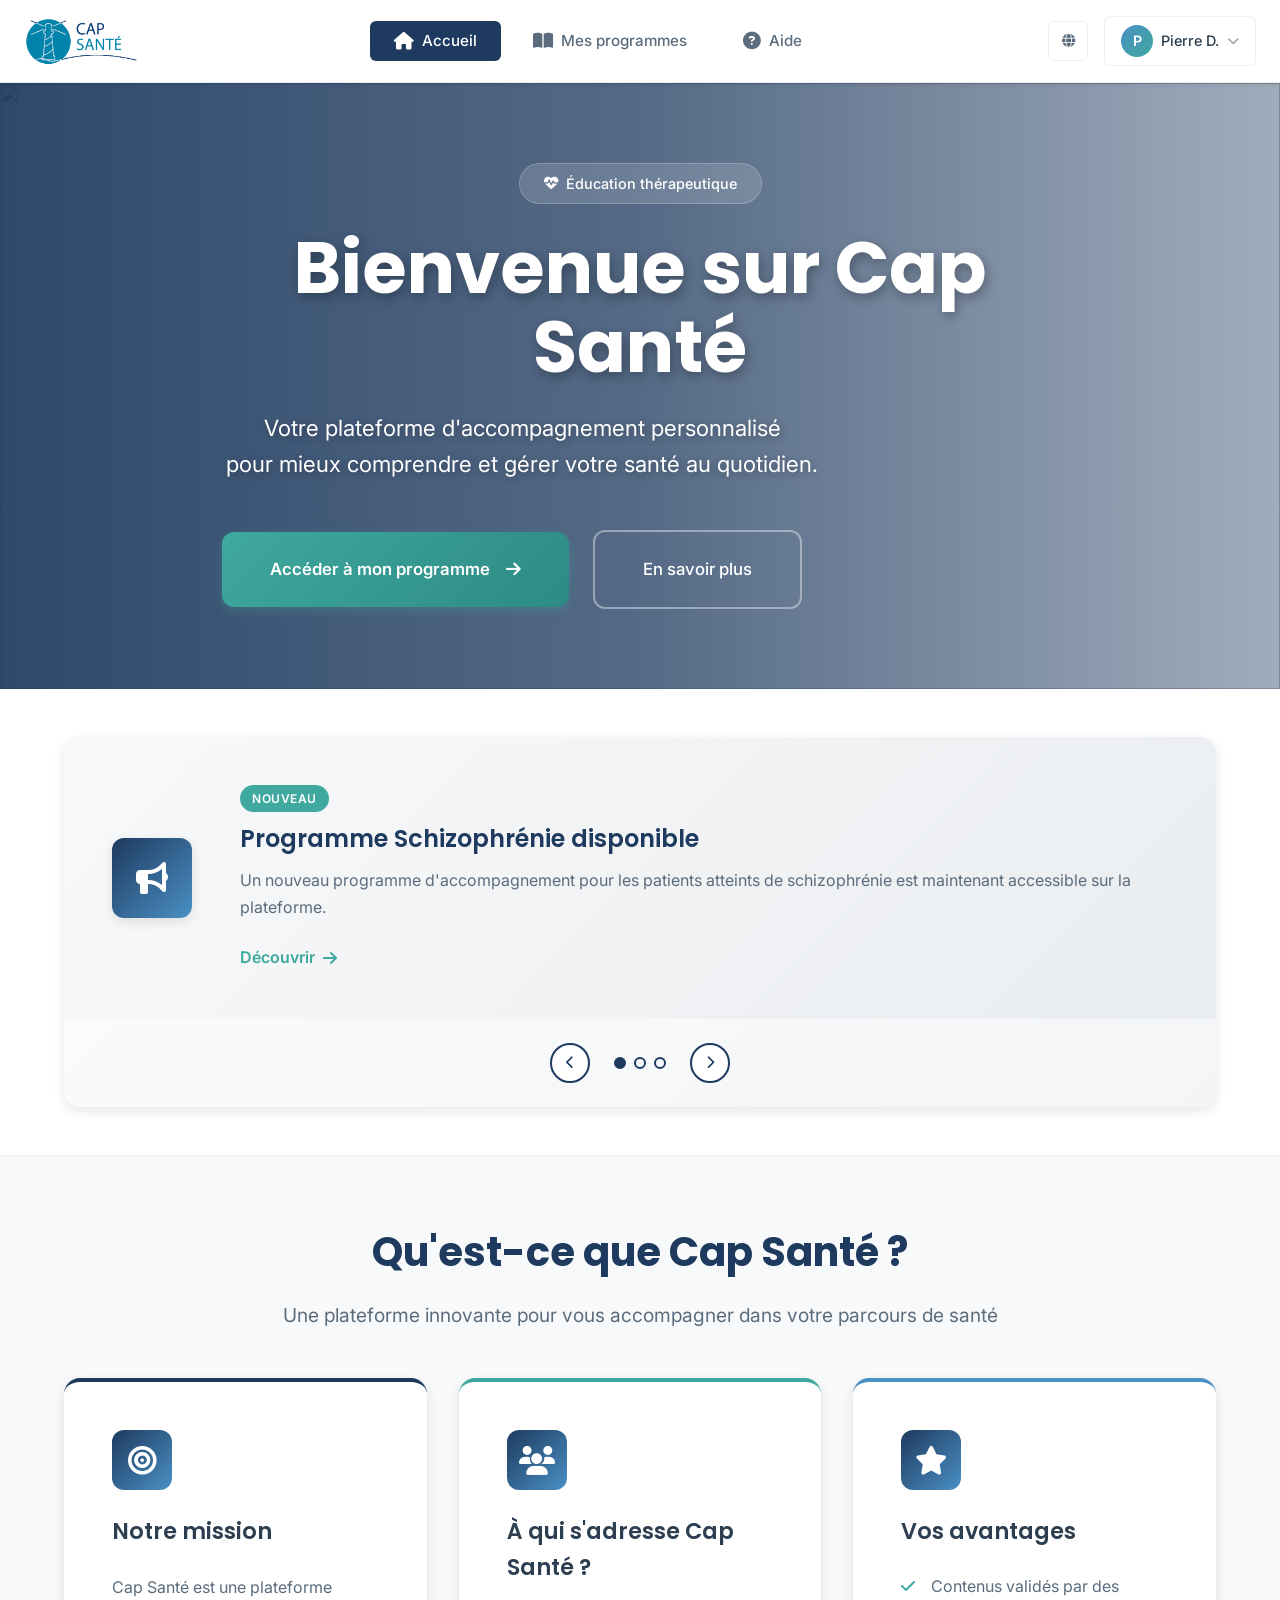
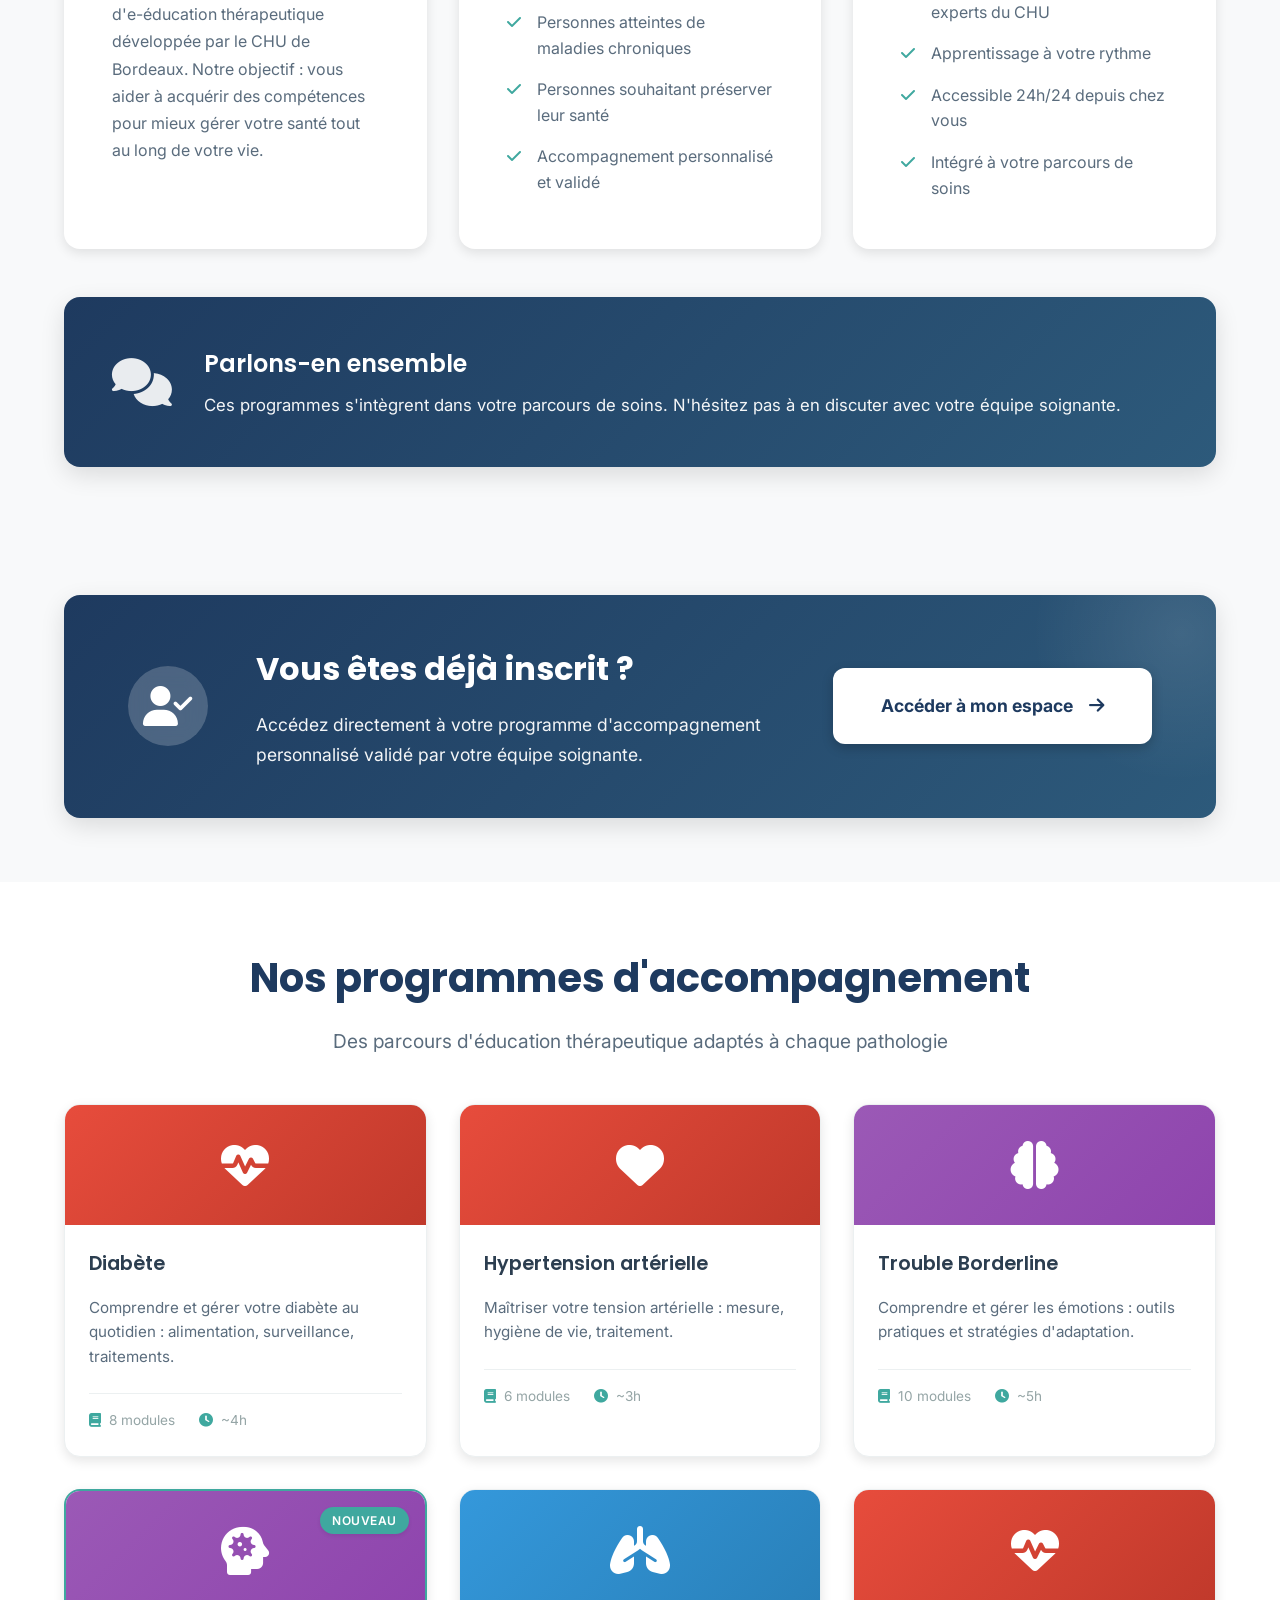
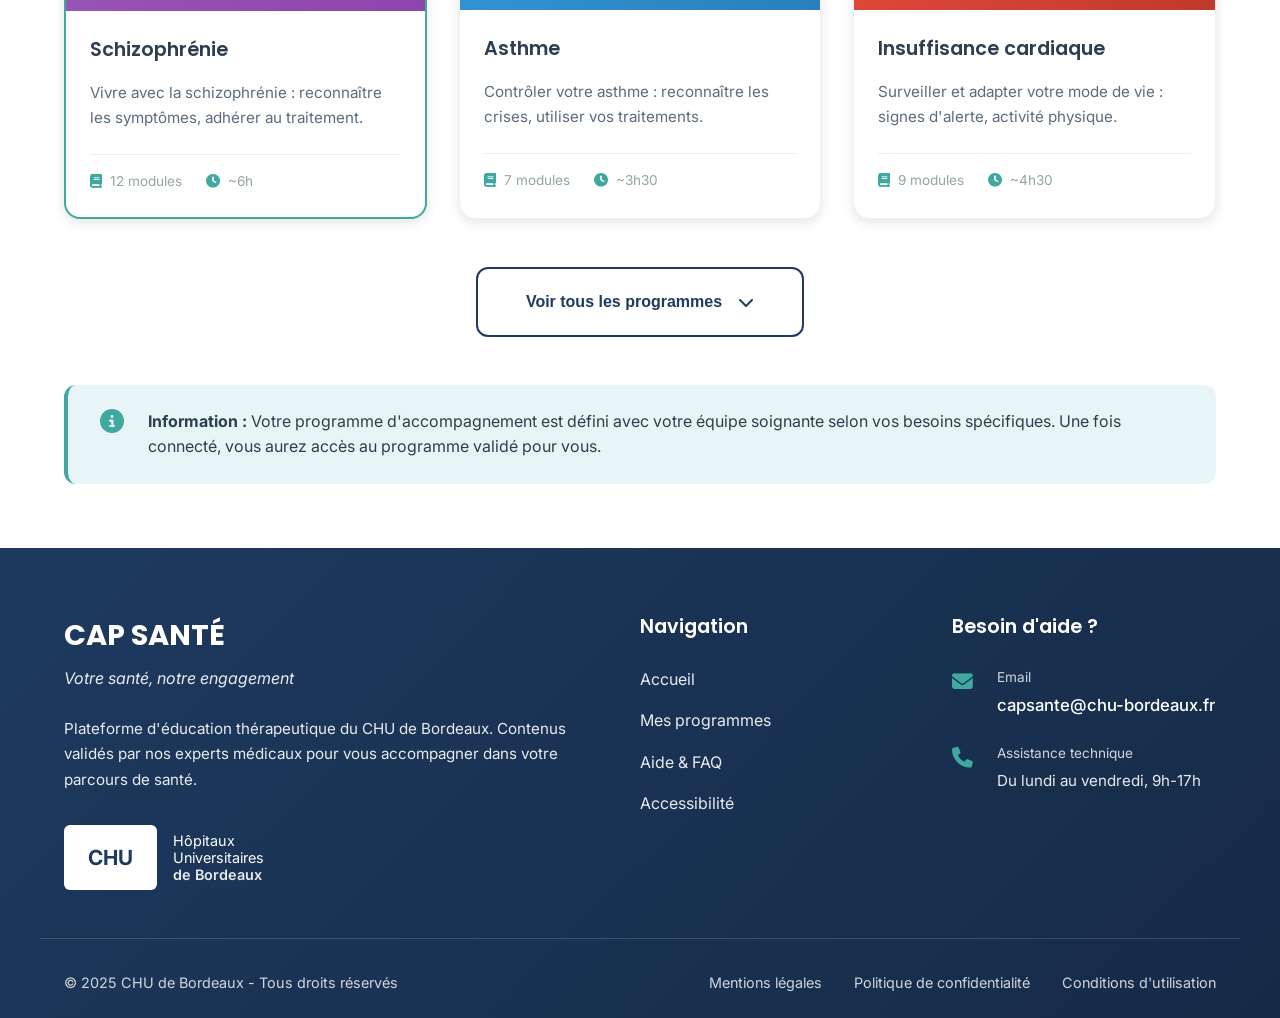
==== commit 80e8d77b: "fixe bug front" ====
--- a/index.html
+++ b/index.html
@@ -53,8 +53,8 @@
 
     <!-- HERO SECTION AMÉLIORÉE -->
     <section class="hero">
-      
-
+        <img src="https://via.placeholder.com/1200x400/1e3a5f/FFFFFF?text=Cap+Sante+-+CHU+Bordeaux" alt="" class="hero-bg-image" role="presentation">
+        <div class="hero-overlay"></div>
         <div class="hero-content">
             <div class="hero-badge">
                 <i class="fas fa-heartbeat"></i>
--- a/styles.css
+++ b/styles.css
@@ -1,43 +1,6 @@
-/* ============================================
-   VARIABLES & RESET
-   ============================================ */
-:root {
-    /* Couleurs principales */
-    --primary-blue: #2c4a6b;
-    --primary-blue-dark: #1e3447;
-    --secondary-teal: #5fb3a1;
-    --secondary-teal-dark: #4a9685;
-    --accent-blue: #3d5a80;
-
-    /* Couleurs de fond */
-    --bg-white: #ffffff;
-    --bg-light: #f8fafc;
-    --bg-gray: #e2e8f0;
-
-    /* Couleurs de texte */
-    --text-primary: #1a202c;
-    --text-secondary: #4a5568;
-    --text-light: #718096;
-    --text-white: #ffffff;
-
-    /* Couleurs programmes */
-    --program-diabetes: #e74c3c;
-    --program-hta: #e67e22;
-    --program-mental: #9b59b6;
-    --program-respiratory: #3498db;
-    --program-cardio: #e74c3c;
-    --program-rheumatology: #16a085;
-    --program-nutrition: #f39c12;
-
-    /* Ombres */
-    --shadow-sm: 0 1px 3px rgba(0, 0, 0, 0.08);
-    --shadow-md: 0 4px 12px rgba(0, 0, 0, 0.1);
-    --shadow-lg: 0 10px 24px rgba(0, 0, 0, 0.12);
-
-    /* Transitions */
-    --transition-fast: 0.2s ease;
-    --transition-normal: 0.3s ease;
-}
+/* ========================================
+   RESET & VARIABLES
+   ======================================== */
 
 * {
     margin: 0;
@@ -45,62 +8,141 @@
     box-sizing: border-box;
 }
 
+:root {
+    /* Couleurs principales - Palette médicale moderne */
+
+    --primary-blue: #1e3a5f;
+    --secondary-blue: #2d5a7b;
+    --light-blue: #4a90c4;
+    --accent-teal: #3fa89f;
+    --yellow: #ffc107;
+
+    /* Couleurs spécifiques programmes */
+    --program-diabetes: #e74c3c;
+    --program-cardio: #c0392b;
+    --program-hta: #d35400;
+    --program-mental: #8e44ad;
+    --program-respiratory: #3498db;
+    --program-rheumatology: #e67e22;
+    --program-nutrition: #27ae60;
+
+    /* Couleurs de texte */
+    --text-dark: #2c3e50;
+    --text-medium: #5a6c7d;
+    --text-light: #95a5a6;
+    --text-white: #ffffff;
+
+    /* Couleurs de fond */
+    --bg-white: #ffffff;
+    --bg-light: #f8f9fa;
+    --bg-gray: #ecf0f1;
+    --bg-dark: #34495e;
+
+    /* Espacements */
+    --spacing-xs: 0.5rem;
+    --spacing-sm: 1rem;
+    --spacing-md: 1.5rem;
+    --spacing-lg: 2rem;
+    --spacing-xl: 3rem;
+    --spacing-xxl: 4rem;
+
+    /* Bordures */
+    --border-radius: 12px;
+    --border-radius-sm: 6px;
+    --border-radius-lg: 16px;
+
+    /* Ombres */
+    --shadow-sm: 0 2px 4px rgba(0, 0, 0, 0.08);
+    --shadow-md: 0 4px 12px rgba(0, 0, 0, 0.1);
+    --shadow-lg: 0 8px 24px rgba(0, 0, 0, 0.12);
+    --shadow-hover: 0 12px 32px rgba(0, 0, 0, 0.15);
+
+    /* Transitions */
+    --transition: all 0.3s ease;
+    --transition-fast: all 0.15s ease;
+}
+
 body {
-    font-family: 'Inter', -apple-system, BlinkMacSystemFont, 'Segoe UI', sans-serif;
-    color: var(--text-primary);
+    font-family: 'Inter', -apple-system, BlinkMacSystemFont, 'Segoe UI', Roboto, sans-serif;
     line-height: 1.6;
+    color: var(--text-dark);
     background-color: var(--bg-light);
-}
-
-/* ============================================
-   HEADER
-   ============================================ */
+    font-size: 16px;
+}
+
+.container {
+    max-width: 1200px;
+    margin: 0 auto;
+    padding: 0 var(--spacing-md);
+}
+
+/* ========================================
+   HEADER AMÉLIORÉ
+   ======================================== */
+
 .header {
     background-color: var(--bg-white);
-    box-shadow: var(--shadow-sm);
+    border-bottom: 1px solid var(--bg-gray);
+    padding: var(--spacing-sm) 0;
     position: sticky;
     top: 0;
-    z-index: 1000;
+    z-index: 100;
+    box-shadow: var(--shadow-sm);
 }
 
 .header-container {
     max-width: 1400px;
     margin: 0 auto;
-    padding: 0 2rem;
+    padding: 0 var(--spacing-md);
     display: flex;
     align-items: center;
     justify-content: space-between;
-    height: 72px;
-}
-
+    gap: var(--spacing-lg);
+}
+
+/* Logo */
 .logo {
     display: flex;
     align-items: center;
     text-decoration: none;
+    transition: var(--transition-fast);
+    flex-shrink: 0;
+}
+
+.logo:hover {
+    opacity: 0.85;
+    transform: scale(1.02);
 }
 
 .logo-img {
     height: 50px;
     width: auto;
+    display: block;
 }
 
 /* Navigation */
 .nav {
     display: flex;
-    gap: 1rem;
+    gap: var(--spacing-xs);
+    flex: 1;
+    justify-content: center;
 }
 
 .nav-link {
     display: flex;
     align-items: center;
-    gap: 0.5rem;
-    padding: 0.75rem 1.25rem;
-    color: var(--text-secondary);
+    gap: var(--spacing-xs);
     text-decoration: none;
-    border-radius: 8px;
+    color: var(--text-medium);
+    padding: var(--spacing-xs) var(--spacing-md);
+    border-radius: var(--border-radius-sm);
+    transition: var(--transition);
     font-weight: 500;
     font-size: 0.95rem;
-    transition: var(--transition-fast);
+}
+
+.nav-link i {
+    font-size: 1.1rem;
 }
 
 .nav-link:hover {
@@ -113,77 +155,86 @@
     color: var(--text-white);
 }
 
-.nav-link i {
-    font-size: 1.1rem;
-}
-
 /* User section */
 .user-section {
     display: flex;
     align-items: center;
-    gap: 1rem;
+    gap: var(--spacing-sm);
+    flex-shrink: 0;
 }
 
 .icon-btn {
+    background: none;
+    border: 1px solid var(--bg-gray);
     width: 40px;
     height: 40px;
-    border-radius: 50%;
-    border: none;
+    border-radius: var(--border-radius-sm);
+    cursor: pointer;
+    transition: var(--transition);
+    color: var(--text-medium);
+    display: flex;
+    align-items: center;
+    justify-content: center;
+    position: relative;
+}
+
+.icon-btn:hover {
     background-color: var(--bg-light);
-    color: var(--text-secondary);
+    border-color: var(--primary-blue);
+    color: var(--primary-blue);
+}
+
+.user-profile {
+    display: flex;
+    align-items: center;
+    gap: var(--spacing-xs);
+    padding: var(--spacing-xs) var(--spacing-sm);
+    border: 1px solid var(--bg-gray);
+    border-radius: var(--border-radius-sm);
     cursor: pointer;
-    display: flex;
-    align-items: center;
-    justify-content: center;
-    transition: var(--transition-fast);
-}
-
-.icon-btn:hover {
-    background-color: var(--bg-gray);
-}
-
-.user-profile {
-    display: flex;
-    align-items: center;
-    gap: 0.75rem;
-    padding: 0.5rem 1rem;
-    border-radius: 12px;
-    cursor: pointer;
-    transition: var(--transition-fast);
+    transition: var(--transition);
 }
 
 .user-profile:hover {
     background-color: var(--bg-light);
+    border-color: var(--primary-blue);
 }
 
 .user-avatar {
-    width: 36px;
-    height: 36px;
+    display: flex;
+    align-items: center;
+    justify-content: center;
+    width: 32px;
+    height: 32px;
+    background: linear-gradient(135deg, var(--light-blue), var(--accent-teal));
+    color: var(--text-white);
     border-radius: 50%;
-    background: linear-gradient(135deg, var(--secondary-teal), var(--secondary-teal-dark));
-    color: white;
-    display: flex;
-    align-items: center;
-    justify-content: center;
-    font-weight: 600;
-    font-size: 0.95rem;
+    font-size: 0.9rem;
+    font-weight: 600;
 }
 
 .user-name {
+    font-size: 0.9rem;
     font-weight: 500;
-    color: var(--text-primary);
-}
-
-/* ============================================
-   HERO SECTION - CORRIGÉ POUR CENTRAGE
-   ============================================ */
+    color: var(--text-dark);
+}
+
+.user-profile i {
+    font-size: 0.75rem;
+    color: var(--text-light);
+}
+
+/* ========================================
+   HERO SECTION AMÉLIORÉE
+   ======================================== */
+
 .hero {
     position: relative;
     min-height: 600px;
     display: flex;
     align-items: center;
-    justify-content: center; /* AJOUT CRUCIAL POUR CENTRAGE */
-    background: linear-gradient(135deg, #2c4a6b 0%, #3d5a80 100%); /* Couleurs forcées sans variables */
+    justify-content: center;
+    background: linear-gradient(135deg, var(--primary-blue) 0%, var(--accent-blue) 100%);
     overflow: hidden;
     padding: 3rem 2rem;
 }
@@ -195,8 +246,21 @@
     width: 100%;
     height: 100%;
     object-fit: cover;
-    opacity: 0.15; /* Rend l'image subtile */
-    z-index: 1;
+    object-position: center;
+}
+
+.hero-overlay {
+    position: absolute;
+    top: 0;
+    left: 0;
+    width: 100%;
+    height: 100%;
+    background: linear-gradient(
+        to right,
+        rgba(30, 58, 95, 0.92) 0%,
+        rgba(30, 58, 95, 0.75) 50%,
+        rgba(30, 58, 95, 0.4) 100%
+    );
 }
 
 .hero-content {
@@ -204,116 +268,108 @@
     z-index: 2;
     text-align: center;
     max-width: 900px;
-    width: 100%; /* IMPORTANT pour que le max-width fonctionne */
-    margin: 0 auto; /* DOUBLE SÉCURITÉ pour le centrage */
+    width: 100%; /* ← IMPORTANT */
+    margin: 0 auto; /* ← DOUBLE SÉCURITÉ */
     padding: 2rem;
 }
 
 .hero-badge {
     display: inline-flex;
     align-items: center;
-    gap: 0.5rem;
-    padding: 0.75rem 1.5rem;
+    gap: var(--spacing-xs);
     background-color: rgba(255, 255, 255, 0.15);
     backdrop-filter: blur(10px);
+    color: var(--text-white);
+    padding: var(--spacing-xs) var(--spacing-md);
     border-radius: 50px;
-    color: var(--text-white);
+    font-size: 0.9rem;
     font-weight: 500;
-    font-size: 0.95rem;
-    margin-bottom: 2rem;
+    margin-bottom: var(--spacing-md);
     border: 1px solid rgba(255, 255, 255, 0.2);
-}
-
-.hero-badge i {
-    font-size: 1.2rem;
 }
 
 .hero-title {
     font-family: 'Poppins', sans-serif;
-    font-size: 3.5rem;
+    font-size: 4.5rem;
     font-weight: 700;
     color: var(--text-white);
-    margin-bottom: 1.5rem;
-    line-height: 1.2;
-    letter-spacing: -0.02em;
+    margin-bottom: var(--spacing-md);
+    text-shadow: 2px 4px 12px rgba(0, 0, 0, 0.3);
+    line-height: 1.1;
 }
 
 .hero-subtitle {
-    font-size: 1.25rem;
-    color: rgba(255, 255, 255, 0.95);
-    margin-bottom: 2.5rem;
+    font-size: 1.4rem;
+    color: var(--text-white);
+    margin-bottom: var(--spacing-xl);
     line-height: 1.6;
+    text-shadow: 1px 2px 8px rgba(0, 0, 0, 0.3);
+    max-width: 600px;
     font-weight: 400;
 }
 
 .hero-cta {
     display: flex;
-    gap: 1rem;
-    justify-content: center;
-    align-items: center;
-    flex-wrap: wrap;
-}
-
-/* Boutons */
+    gap: var(--spacing-md);
+    align-items: center;
+}
+
 .btn-primary {
     display: inline-flex;
     align-items: center;
-    gap: 0.75rem;
-    padding: 1rem 2rem;
-    background-color: var(--secondary-teal);
-    color: var(--text-white);
+    gap: var(--spacing-sm);
+    background: linear-gradient(135deg, var(--accent-teal), #2d8b84);
+    color: var(--text-white);
+    padding: var(--spacing-md) var(--spacing-xl);
+    border-radius: var(--border-radius);
     text-decoration: none;
-    border-radius: 12px;
     font-weight: 600;
     font-size: 1.05rem;
-    transition: var(--transition-normal);
-    box-shadow: 0 4px 12px rgba(95, 179, 161, 0.3);
+    transition: var(--transition);
+    box-shadow: 0 4px 12px rgba(63, 168, 159, 0.3);
+    border: none;
+    cursor: pointer;
 }
 
 .btn-primary:hover {
-    background-color: var(--secondary-teal-dark);
     transform: translateY(-2px);
-    box-shadow: 0 6px 20px rgba(95, 179, 161, 0.4);
+    box-shadow: 0 8px 20px rgba(63, 168, 159, 0.4);
 }
 
 .btn-secondary {
     display: inline-flex;
     align-items: center;
-    gap: 0.75rem;
-    padding: 1rem 2rem;
     background-color: transparent;
     color: var(--text-white);
+    padding: var(--spacing-md) var(--spacing-xl);
+    border-radius: var(--border-radius);
     text-decoration: none;
-    border-radius: 12px;
-    font-weight: 600;
+    font-weight: 500;
     font-size: 1.05rem;
     border: 2px solid rgba(255, 255, 255, 0.4);
-    transition: var(--transition-normal);
+    transition: var(--transition);
 }
 
 .btn-secondary:hover {
     background-color: rgba(255, 255, 255, 0.1);
-    border-color: rgba(255, 255, 255, 0.6);
-}
-
-/* ============================================
+    border-color: rgba(255, 255, 255, 0.8);
+}
+
+/* ========================================
    CAROUSEL ACTUALITÉS
-   ============================================ */
+   ======================================== */
+
 .news-carousel-section {
-    padding: 3rem 2rem;
     background-color: var(--bg-white);
-}
-
-.container {
-    max-width: 1400px;
-    margin: 0 auto;
+    padding: var(--spacing-xl) 0;
+    border-bottom: 1px solid var(--bg-gray);
 }
 
 .news-carousel {
     position: relative;
     overflow: hidden;
-    border-radius: 16px;
-    background-color: var(--bg-light);
+    border-radius: var(--border-radius-lg);
+    background: linear-gradient(135deg, #f8f9fa 0%, #e9ecef 100%);
     box-shadow: var(--shadow-md);
 }
 
@@ -325,28 +381,32 @@
 .news-item {
     min-width: 100%;
     display: flex;
-    gap: 2rem;
-    padding: 3rem;
+    gap: var(--spacing-xl);
+    padding: var(--spacing-xl);
     align-items: center;
     opacity: 0;
     transition: opacity 0.5s ease;
 }
 
-.news-item-active {
+.news-item.news-item-active {
     opacity: 1;
 }
 
 .news-icon {
     width: 80px;
     height: 80px;
-    background: linear-gradient(135deg, var(--secondary-teal), var(--secondary-teal-dark));
-    border-radius: 16px;
+    border-radius: var(--border-radius);
+    background: linear-gradient(135deg, var(--primary-blue), var(--light-blue));
     display: flex;
     align-items: center;
     justify-content: center;
-    color: white;
+    flex-shrink: 0;
+    box-shadow: var(--shadow-md);
+}
+
+.news-icon i {
     font-size: 2rem;
-    flex-shrink: 0;
+    color: var(--text-white);
 }
 
 .news-content {
@@ -355,720 +415,2171 @@
 
 .news-badge {
     display: inline-block;
-    padding: 0.4rem 1rem;
-    background-color: var(--secondary-teal);
-    color: white;
-    border-radius: 20px;
-    font-size: 0.85rem;
-    font-weight: 600;
-    margin-bottom: 1rem;
+    background-color: var(--accent-teal);
+    color: var(--text-white);
+    padding: 0.25rem 0.75rem;
+    border-radius: 50px;
+    font-size: 0.75rem;
+    font-weight: 600;
+    text-transform: uppercase;
+    letter-spacing: 0.5px;
+    margin-bottom: var(--spacing-xs);
 }
 
 .news-title {
     font-family: 'Poppins', sans-serif;
-    font-size: 1.75rem;
-    color: var(--text-primary);
-    margin-bottom: 0.75rem;
+    font-size: 1.5rem;
+    font-weight: 600;
+    color: var(--primary-blue);
+    margin-bottom: var(--spacing-xs);
 }
 
 .news-text {
-    color: var(--text-secondary);
-    font-size: 1.05rem;
-    line-height: 1.6;
-    margin-bottom: 1rem;
+    color: var(--text-medium);
+    margin-bottom: var(--spacing-md);
+    line-height: 1.7;
 }
 
 .news-link {
     display: inline-flex;
     align-items: center;
-    gap: 0.5rem;
-    color: var(--secondary-teal);
-    font-weight: 600;
+    gap: var(--spacing-xs);
+    color: var(--accent-teal);
     text-decoration: none;
-    transition: var(--transition-fast);
+    font-weight: 600;
+    transition: var(--transition);
 }
 
 .news-link:hover {
-    gap: 0.75rem;
-}
-
-/* Carousel Controls */
+    gap: var(--spacing-sm);
+    color: var(--primary-blue);
+}
+
 .carousel-controls {
     display: flex;
     align-items: center;
     justify-content: center;
-    gap: 2rem;
-    padding: 2rem;
+    gap: var(--spacing-md);
+    padding: var(--spacing-md);
+    background-color: rgba(255, 255, 255, 0.5);
+}
+
+.carousel-btn {
+    width: 40px;
+    height: 40px;
+    border-radius: 50%;
+    border: 2px solid var(--primary-blue);
     background-color: var(--bg-white);
-}
-
-.carousel-btn {
-    width: 44px;
-    height: 44px;
+    color: var(--primary-blue);
+    cursor: pointer;
+    transition: var(--transition);
+    display: flex;
+    align-items: center;
+    justify-content: center;
+}
+
+.carousel-btn:hover {
+    background-color: var(--primary-blue);
+    color: var(--text-white);
+    transform: scale(1.1);
+}
+
+.carousel-dots {
+    display: flex;
+    gap: var(--spacing-xs);
+}
+
+.carousel-dot {
+    width: 12px;
+    height: 12px;
     border-radius: 50%;
-    border: 2px solid var(--bg-gray);
-    background-color: white;
-    color: var(--text-secondary);
+    border: 2px solid var(--primary-blue);
+    background-color: transparent;
     cursor: pointer;
-    display: flex;
-    align-items: center;
-    justify-content: center;
-    transition: var(--transition-fast);
-}
-
-.carousel-btn:hover {
-    background-color: var(--secondary-teal);
-    color: white;
-    border-color: var(--secondary-teal);
-}
-
-.carousel-dots {
-    display: flex;
-    gap: 0.75rem;
-}
-
-.carousel-dot {
-    width: 10px;
-    height: 10px;
-    border-radius: 50%;
-    border: none;
-    background-color: var(--bg-gray);
-    cursor: pointer;
-    transition: var(--transition-fast);
+    transition: var(--transition);
 }
 
 .carousel-dot.active {
-    background-color: var(--secondary-teal);
-    width: 28px;
-    border-radius: 5px;
-}
-
-/* ============================================
-   SECTION CAP SANTÉ
-   ============================================ */
+    background-color: var(--primary-blue);
+}
+
+.carousel-dot:hover {
+    transform: scale(1.2);
+}
+
+/* ========================================
+   SECTION CAP SANTÉ AMÉLIORÉE
+   ======================================== */
+
 .cap-sante-section {
-    padding: 5rem 2rem;
     background-color: var(--bg-light);
+    padding: var(--spacing-xxl) 0;
 }
 
 .section-header {
     text-align: center;
-    max-width: 800px;
-    margin: 0 auto 4rem;
+    margin-bottom: var(--spacing-xl);
 }
 
 .section-title {
     font-family: 'Poppins', sans-serif;
     font-size: 2.5rem;
-    color: var(--text-primary);
-    margin-bottom: 1rem;
     font-weight: 700;
+    color: var(--primary-blue);
+    margin-bottom: var(--spacing-sm);
 }
 
 .section-subtitle {
-    font-size: 1.15rem;
-    color: var(--text-secondary);
-    line-height: 1.6;
+    font-size: 1.2rem;
+    color: var(--text-medium);
+    font-weight: 400;
 }
 
 .cap-sante-content {
     display: grid;
     grid-template-columns: repeat(auto-fit, minmax(320px, 1fr));
-    gap: 2rem;
-    margin-bottom: 3rem;
-}
-
-/* Info Cards */
+    gap: var(--spacing-lg);
+    margin-bottom: var(--spacing-xl);
+}
+
 .info-card {
-    background-color: white;
-    border-radius: 16px;
-    padding: 2.5rem;
+    background-color: var(--bg-white);
+    border-radius: var(--border-radius-lg);
+    padding: var(--spacing-xl);
     box-shadow: var(--shadow-md);
-    transition: var(--transition-normal);
+    transition: var(--transition);
+    border-top: 4px solid var(--primary-blue);
 }
 
 .info-card:hover {
     transform: translateY(-4px);
-    box-shadow: var(--shadow-lg);
+    box-shadow: var(--shadow-hover);
+}
+
+.info-card-primary {
+    border-top-color: var(--primary-blue);
+}
+
+.info-card-secondary {
+    border-top-color: var(--accent-teal);
+}
+
+.info-card-accent {
+    border-top-color: var(--light-blue);
 }
 
 .info-card-icon {
     width: 60px;
     height: 60px;
-    border-radius: 12px;
+    border-radius: var(--border-radius);
+    background: linear-gradient(135deg, var(--primary-blue), var(--light-blue));
     display: flex;
     align-items: center;
     justify-content: center;
-    font-size: 1.75rem;
-    margin-bottom: 1.5rem;
-}
-
-.info-card-primary .info-card-icon {
-    background: linear-gradient(135deg, var(--primary-blue), var(--accent-blue));
-    color: white;
-}
-
-.info-card-secondary .info-card-icon {
-    background: linear-gradient(135deg, var(--secondary-teal), var(--secondary-teal-dark));
-    color: white;
-}
-
-.info-card-accent .info-card-icon {
-    background: linear-gradient(135deg, #f39c12, #e67e22);
-    color: white;
+    margin-bottom: var(--spacing-md);
+}
+
+.info-card-icon i {
+    font-size: 1.8rem;
+    color: var(--text-white);
 }
 
 .info-card-title {
     font-family: 'Poppins', sans-serif;
-    font-size: 1.5rem;
-    color: var(--text-primary);
-    margin-bottom: 1rem;
-    font-weight: 600;
+    font-size: 1.4rem;
+    font-weight: 600;
+    color: var(--text-dark);
+    margin-bottom: var(--spacing-md);
 }
 
 .info-card-text {
-    color: var(--text-secondary);
+    color: var(--text-medium);
     line-height: 1.7;
-    font-size: 1.05rem;
+    margin-bottom: var(--spacing-md);
 }
 
 .info-card-list {
     list-style: none;
+    display: flex;
+    flex-direction: column;
+    gap: var(--spacing-sm);
 }
 
 .info-card-list li {
     display: flex;
     align-items: flex-start;
-    gap: 0.75rem;
-    color: var(--text-secondary);
-    line-height: 1.7;
-    font-size: 1.05rem;
-    margin-bottom: 0.75rem;
+    gap: var(--spacing-sm);
+    color: var(--text-medium);
+    line-height: 1.6;
 }
 
 .info-card-list i {
-    color: var(--secondary-teal);
+    color: var(--accent-teal);
     margin-top: 0.25rem;
     flex-shrink: 0;
 }
 
-/* CTA Box */
 .cta-box {
-    background: linear-gradient(135deg, var(--secondary-teal), var(--secondary-teal-dark));
-    border-radius: 16px;
-    padding: 2.5rem;
+    background: linear-gradient(135deg, var(--primary-blue), var(--secondary-blue));
+    border-radius: var(--border-radius-lg);
+    padding: var(--spacing-xl);
     box-shadow: var(--shadow-lg);
 }
 
 .cta-content {
     display: flex;
-    gap: 2rem;
-    align-items: center;
-    color: white;
-}
-
-.cta-content i {
+    gap: var(--spacing-lg);
+    align-items: center;
+    color: var(--text-white);
+}
+
+.cta-content > i {
     font-size: 3rem;
+    opacity: 0.9;
     flex-shrink: 0;
 }
 
 .cta-content h3 {
     font-family: 'Poppins', sans-serif;
     font-size: 1.5rem;
-    margin-bottom: 0.5rem;
+    font-weight: 600;
+    margin-bottom: var(--spacing-xs);
 }
 
 .cta-content p {
     font-size: 1.05rem;
+    line-height: 1.6;
     opacity: 0.95;
-    line-height: 1.6;
-}
-
-/* ============================================
-   CTA ACCÈS PROGRAMME
-   ============================================ */
+}
+
+/* ========================================
+   CTA ACCESS SECTION
+   ======================================== */
+
 .cta-access-section {
-    padding: 4rem 2rem;
-    background-color: var(--bg-white);
+    background-color: var(--bg-light);
+    padding: var(--spacing-xxl) 0;
 }
 
 .cta-access-card {
-    max-width: 1000px;
-    margin: 0 auto;
-    background: linear-gradient(135deg, var(--primary-blue), var(--accent-blue));
-    border-radius: 20px;
-    padding: 3rem;
-    display: flex;
-    align-items: center;
-    gap: 2.5rem;
+    background: linear-gradient(135deg, var(--primary-blue), var(--secondary-blue));
+    border-radius: var(--border-radius-lg);
+    padding: var(--spacing-xl) var(--spacing-xxl);
+    display: flex;
+    align-items: center;
+    gap: var(--spacing-xl);
     box-shadow: var(--shadow-lg);
+    color: var(--text-white);
+    position: relative;
+    overflow: hidden;
+}
+
+.cta-access-card::before {
+    content: '';
+    position: absolute;
+    top: -50%;
+    right: -10%;
+    width: 300px;
+    height: 300px;
+    background: radial-gradient(circle, rgba(255, 255, 255, 0.1) 0%, transparent 70%);
+    border-radius: 50%;
 }
 
 .cta-access-icon {
     width: 80px;
     height: 80px;
+    border-radius: 50%;
     background-color: rgba(255, 255, 255, 0.2);
-    border-radius: 16px;
+    backdrop-filter: blur(10px);
     display: flex;
     align-items: center;
     justify-content: center;
-    color: white;
+    flex-shrink: 0;
+    position: relative;
+    z-index: 1;
+}
+
+.cta-access-icon i {
     font-size: 2.5rem;
-    flex-shrink: 0;
+    color: var(--text-white);
 }
 
 .cta-access-content {
     flex: 1;
-    color: white;
+    position: relative;
+    z-index: 1;
 }
 
 .cta-access-content h2 {
     font-family: 'Poppins', sans-serif;
     font-size: 2rem;
-    margin-bottom: 0.75rem;
+    font-weight: 700;
+    margin-bottom: var(--spacing-sm);
+    color: var(--text-white);
 }
 
 .cta-access-content p {
     font-size: 1.1rem;
     opacity: 0.95;
-    line-height: 1.6;
+    line-height: 1.7;
 }
 
 .btn-primary-large {
     display: inline-flex;
     align-items: center;
-    gap: 0.75rem;
-    padding: 1.25rem 2.5rem;
-    background-color: white;
+    gap: var(--spacing-sm);
+    background-color: var(--bg-white);
     color: var(--primary-blue);
+    padding: var(--spacing-md) var(--spacing-xl);
+    border-radius: var(--border-radius);
     text-decoration: none;
-    border-radius: 12px;
     font-weight: 700;
     font-size: 1.1rem;
-    transition: var(--transition-normal);
+    transition: var(--transition);
     box-shadow: 0 4px 12px rgba(0, 0, 0, 0.2);
-    flex-shrink: 0;
+    white-space: nowrap;
+    position: relative;
+    z-index: 1;
 }
 
 .btn-primary-large:hover {
-    transform: translateY(-2px);
-    box-shadow: 0 6px 20px rgba(0, 0, 0, 0.3);
-}
-
-/* ============================================
-   PROGRAMMES DISPONIBLES
-   ============================================ */
+    background-color: var(--accent-teal);
+    color: var(--text-white);
+    transform: translateY(-3px);
+    box-shadow: 0 8px 20px rgba(0, 0, 0, 0.3);
+}
+
+.btn-primary-large i {
+    transition: var(--transition);
+}
+
+.btn-primary-large:hover i {
+    transform: translateX(4px);
+}
+/* ========================================
+   SECTION PROGRAMMES
+   ======================================== */
+
 .programs-section {
-    padding: 5rem 2rem;
-    background-color: var(--bg-light);
+    background-color: var(--bg-white);
+    padding: var(--spacing-xxl) 0;
 }
 
 .programs-grid {
     display: grid;
-    grid-template-columns: repeat(auto-fill, minmax(300px, 1fr));
-    gap: 2rem;
-    margin-bottom: 3rem;
+    grid-template-columns: repeat(auto-fill, minmax(280px, 1fr));
+    gap: var(--spacing-lg);
+    margin-bottom: var(--spacing-xl);
+}
+
+/* Masquer les programmes 7 à 10 par défaut */
+.program-card:nth-child(n+7) {
+    display: none;
+}
+
+/* Bouton Show More */
+.programs-show-more {
+    text-align: center;
+    margin: var(--spacing-xl) 0;
+}
+
+.btn-show-more {
+    background-color: var(--bg-white);
+    color: var(--primary-blue);
+    border: 2px solid var(--primary-blue);
+    padding: var(--spacing-md) var(--spacing-xl);
+    border-radius: var(--border-radius);
+    cursor: pointer;
+    font-size: 1rem;
+    font-weight: 600;
+    display: inline-flex;
+    align-items: center;
+    gap: var(--spacing-sm);
+    transition: var(--transition);
+}
+
+.btn-show-more:hover {
+    background-color: var(--primary-blue);
+    color: var(--text-white);
+    transform: translateY(-2px);
+    box-shadow: var(--shadow-md);
+}
+
+.btn-show-more i {
+    transition: var(--transition);
+}
+
+.btn-show-more:hover i {
+    transform: translateY(2px);
 }
 
 .program-card {
-    background-color: white;
-    border-radius: 16px;
+    background-color: var(--bg-white);
+    border-radius: var(--border-radius-lg);
     overflow: hidden;
     box-shadow: var(--shadow-md);
-    transition: var(--transition-normal);
+    transition: var(--transition);
+    border: 1px solid var(--bg-gray);
     position: relative;
-    display: none;
-}
-
-.program-card:nth-child(-n+6) {
-    display: block;
 }
 
 .program-card:hover {
-    transform: translateY(-4px);
-    box-shadow: var(--shadow-lg);
-}
-
-.program-card-new .program-card-badge {
+    transform: translateY(-6px);
+    box-shadow: var(--shadow-hover);
+    border-color: transparent;
+}
+
+.program-card-new {
+    border: 2px solid var(--accent-teal);
+}
+
+.program-card-badge {
     position: absolute;
-    top: 1rem;
-    right: 1rem;
-    background-color: #e74c3c;
-    color: white;
-    padding: 0.5rem 1rem;
-    border-radius: 20px;
-    font-size: 0.85rem;
-    font-weight: 600;
-    z-index: 10;
+    top: var(--spacing-sm);
+    right: var(--spacing-sm);
+    background-color: var(--accent-teal);
+    color: var(--text-white);
+    padding: 0.25rem 0.75rem;
+    border-radius: 50px;
+    font-size: 0.75rem;
+    font-weight: 600;
+    text-transform: uppercase;
+    letter-spacing: 0.5px;
+    z-index: 1;
+    box-shadow: var(--shadow-sm);
 }
 
 .program-card-header {
-    height: 140px;
+    height: 120px;
     display: flex;
     align-items: center;
     justify-content: center;
+    background: linear-gradient(135deg, #95a5a6, #7f8c8d);
+    position: relative;
+}
+
+.program-card-header i {
     font-size: 3rem;
-    color: white;
-}
-
-.program-diabetes { background: linear-gradient(135deg, var(--program-diabetes), #c0392b); }
-.program-hta { background: linear-gradient(135deg, var(--program-hta), #d35400); }
-.program-mental { background: linear-gradient(135deg, var(--program-mental), #8e44ad); }
-.program-respiratory { background: linear-gradient(135deg, var(--program-respiratory), #2980b9); }
-.program-cardio { background: linear-gradient(135deg, var(--program-cardio), #c0392b); }
-.program-rheumatology { background: linear-gradient(135deg, var(--program-rheumatology), #138d75); }
-.program-nutrition { background: linear-gradient(135deg, var(--program-nutrition), #e67e22); }
+    color: var(--text-white);
+}
+
+/* Couleurs simplifiées par grande catégorie médicale */
+.program-diabetes,
+.program-hta,
+.program-cardio {
+    background: linear-gradient(135deg, #e74c3c, #c0392b);
+}
+
+.program-mental {
+    background: linear-gradient(135deg, #9b59b6, #8e44ad);
+}
+
+.program-respiratory {
+    background: linear-gradient(135deg, #3498db, #2980b9);
+}
+
+.program-rheumatology,
+.program-nutrition {
+    background: linear-gradient(135deg, #27ae60, #229954);
+}
 
 .program-card-body {
-    padding: 2rem;
+    padding: var(--spacing-md);
 }
 
 .program-card-title {
     font-family: 'Poppins', sans-serif;
-    font-size: 1.4rem;
-    color: var(--text-primary);
-    margin-bottom: 0.75rem;
-    font-weight: 600;
+    font-size: 1.2rem;
+    font-weight: 600;
+    color: var(--text-dark);
+    margin-bottom: var(--spacing-sm);
 }
 
 .program-card-desc {
-    color: var(--text-secondary);
+    color: var(--text-medium);
+    font-size: 0.95rem;
     line-height: 1.6;
-    margin-bottom: 1.5rem;
-    font-size: 1rem;
+    margin-bottom: var(--spacing-md);
 }
 
 .program-card-meta {
     display: flex;
-    gap: 1.5rem;
+    gap: var(--spacing-md);
+    padding-top: var(--spacing-sm);
+    border-top: 1px solid var(--bg-gray);
+}
+
+.program-card-meta span {
+    display: flex;
+    align-items: center;
+    gap: var(--spacing-xs);
+    font-size: 0.85rem;
     color: var(--text-light);
-    font-size: 0.9rem;
-}
-
-.program-card-meta span {
-    display: flex;
-    align-items: center;
-    gap: 0.5rem;
 }
 
 .program-card-meta i {
-    color: var(--secondary-teal);
-}
-
-/* Show More Button */
-.programs-show-more {
-    text-align: center;
-    margin-bottom: 2rem;
-}
-
-.btn-show-more {
-    display: inline-flex;
-    align-items: center;
-    gap: 0.75rem;
-    padding: 1rem 2rem;
-    background-color: white;
-    color: var(--primary-blue);
-    border: 2px solid var(--primary-blue);
-    border-radius: 12px;
-    font-weight: 600;
-    font-size: 1.05rem;
-    cursor: pointer;
-    transition: var(--transition-normal);
-}
-
-.btn-show-more:hover {
-    background-color: var(--primary-blue);
-    color: white;
-}
-
-/* Programs Note */
+    color: var(--accent-teal);
+}
+
 .programs-note {
-    max-width: 900px;
+    display: flex;
+    gap: var(--spacing-md);
+    background-color: #e8f5f7;
+    border-left: 4px solid var(--accent-teal);
+    padding: var(--spacing-md) var(--spacing-lg);
+    border-radius: var(--border-radius);
+}
+
+.programs-note i {
+    font-size: 1.5rem;
+    color: var(--accent-teal);
+    flex-shrink: 0;
+}
+
+.programs-note p {
+    color: var(--text-dark);
+    line-height: 1.6;
+}
+
+/* ========================================
+   FOOTER AMÉLIORÉ
+   ======================================== */
+
+.footer {
+    background: linear-gradient(135deg, var(--primary-blue), #152a47);
+    color: var(--text-white);
+    padding: var(--spacing-xxl) 0 var(--spacing-md);
+}
+
+.footer-container {
+    max-width: 1200px;
     margin: 0 auto;
-    padding: 2rem;
-    background-color: #e8f4f8;
-    border-left: 4px solid var(--secondary-teal);
-    border-radius: 8px;
-    display: flex;
-    gap: 1rem;
-}
-
-.programs-note i {
-    color: var(--secondary-teal);
-    font-size: 1.5rem;
-    flex-shrink: 0;
-    margin-top: 0.25rem;
-}
-
-.programs-note p {
-    color: var(--text-secondary);
-    line-height: 1.6;
-}
-
-/* ============================================
-   FOOTER
-   ============================================ */
-.footer {
-    background-color: var(--primary-blue-dark);
-    color: rgba(255, 255, 255, 0.85);
-    padding: 4rem 2rem 2rem;
-}
-
-.footer-container {
-    max-width: 1400px;
-    margin: 0 auto;
+    padding: 0 var(--spacing-md);
     display: grid;
-    grid-template-columns: 2fr 1fr 1.5fr;
-    gap: 4rem;
-    margin-bottom: 3rem;
+    grid-template-columns: 2fr 1fr 1fr;
+    gap: var(--spacing-xl);
+    margin-bottom: var(--spacing-xl);
 }
 
 .footer-brand {
     font-family: 'Poppins', sans-serif;
+    font-size: 1.8rem;
+    font-weight: 700;
+    margin-bottom: var(--spacing-xs);
+    color: var(--text-white);
+}
+
+.footer-tagline {
+    font-size: 1rem;
+    opacity: 0.9;
+    margin-bottom: var(--spacing-md);
+    font-style: italic;
+}
+
+.footer-description {
+    font-size: 0.95rem;
+    line-height: 1.7;
+    opacity: 0.9;
+    margin-bottom: var(--spacing-lg);
+    max-width: 600px;
+}
+
+.footer-chu-logo {
+    margin-top: var(--spacing-lg);
+}
+
+.chu-logo {
+    display: flex;
+    align-items: center;
+    gap: var(--spacing-sm);
+}
+
+.chu-logo-box {
+    background-color: var(--text-white);
+    color: var(--primary-blue);
+    padding: var(--spacing-sm) var(--spacing-md);
+    font-weight: 700;
+    font-size: 1.3rem;
+    border-radius: var(--border-radius-sm);
+}
+
+.chu-logo-text {
+    display: flex;
+    flex-direction: column;
+    line-height: 1.2;
+    font-size: 0.9rem;
+}
+
+.chu-logo-city {
+    font-weight: 600;
+    opacity: 0.9;
+}
+
+.footer-col-title {
+    font-family: 'Poppins', sans-serif;
+    font-size: 1.2rem;
+    font-weight: 600;
+    margin-bottom: var(--spacing-md);
+}
+
+.footer-nav {
+    list-style: none;
+    display: flex;
+    flex-direction: column;
+    gap: var(--spacing-sm);
+}
+
+.footer-nav a {
+    color: var(--text-white);
+    text-decoration: none;
+    opacity: 0.9;
+    transition: var(--transition);
+    display: inline-block;
+}
+
+.footer-nav a:hover {
+    opacity: 1;
+    transform: translateX(4px);
+    color: var(--accent-teal);
+}
+
+.footer-contact-info {
+    display: flex;
+    flex-direction: column;
+    gap: var(--spacing-md);
+}
+
+.footer-contact-item {
+    display: flex;
+    gap: var(--spacing-md);
+    align-items: flex-start;
+}
+
+.footer-contact-item i {
+    font-size: 1.3rem;
+    color: var(--accent-teal);
+    margin-top: 0.25rem;
+}
+
+.footer-contact-label {
+    font-size: 0.85rem;
+    opacity: 0.8;
+    margin-bottom: 0.25rem;
+}
+
+.footer-contact-link {
+    color: var(--text-white);
+    text-decoration: none;
+    font-size: 1.05rem;
+    font-weight: 500;
+    transition: var(--transition);
+}
+
+.footer-contact-link:hover {
+    color: var(--accent-teal);
+}
+
+.footer-contact-text {
+    font-size: 0.95rem;
+    opacity: 0.9;
+}
+
+.footer-bottom {
+    max-width: 1200px;
+    margin: 0 auto;
+    padding: var(--spacing-lg) var(--spacing-md) 0;
+    border-top: 1px solid rgba(255, 255, 255, 0.15);
+    display: flex;
+    justify-content: space-between;
+    align-items: center;
+}
+
+.footer-copyright {
+    font-size: 0.9rem;
+    opacity: 0.8;
+}
+
+.footer-legal-links {
+    display: flex;
+    gap: var(--spacing-lg);
+}
+
+.footer-legal-links a {
+    color: var(--text-white);
+    text-decoration: none;
+    font-size: 0.9rem;
+    opacity: 0.8;
+    transition: var(--transition);
+}
+
+.footer-legal-links a:hover {
+    opacity: 1;
+    color: var(--accent-teal);
+}
+
+/* ========================================
+   ANIMATIONS
+   ======================================== */
+
+@keyframes fadeInUp {
+    from {
+        opacity: 0;
+        transform: translateY(30px);
+    }
+    to {
+        opacity: 1;
+        transform: translateY(0);
+    }
+}
+
+.hero-content > * {
+    animation: fadeInUp 0.8s ease-out backwards;
+}
+
+.hero-badge {
+    animation-delay: 0.1s;
+}
+
+.hero-title {
+    animation-delay: 0.2s;
+}
+
+.hero-subtitle {
+    animation-delay: 0.3s;
+}
+
+.hero-cta {
+    animation-delay: 0.4s;
+}
+
+/* ========================================
+   DASHBOARD / ATELIERS PAGE
+   ======================================== */
+
+.dashboard-content {
+    background-color: var(--bg-light);
+}
+
+.notif-badge {
+    position: absolute;
+    top: -4px;
+    right: -4px;
+    background-color: #e74c3c;
+    color: var(--text-white);
+    font-size: 0.7rem;
+    font-weight: 600;
+    padding: 0.15rem 0.4rem;
+    border-radius: 50px;
+    min-width: 18px;
+    text-align: center;
+}
+
+.dashboard-greeting {
+    display: flex;
+    justify-content: space-between;
+    align-items: center;
+    padding: var(--spacing-xl) 0;
+    gap: var(--spacing-lg);
+}
+
+.greeting-title {
+    font-family: 'Poppins', sans-serif;
+    font-size: 2.5rem;
+    font-weight: 700;
+    color: var(--text-dark);
+    margin-bottom: var(--spacing-xs);
+}
+
+.greeting-subtitle {
+    font-size: 1.1rem;
+    color: var(--text-medium);
+}
+
+.greeting-stats {
+    display: flex;
+    gap: var(--spacing-lg);
+}
+
+.stat-item {
+    display: flex;
+    align-items: center;
+    gap: var(--spacing-sm);
+    padding: var(--spacing-md) var(--spacing-lg);
+    background-color: var(--bg-white);
+    border-radius: var(--border-radius);
+    box-shadow: var(--shadow-sm);
+}
+
+.stat-item i {
+    font-size: 2rem;
+    color: var(--accent-teal);
+}
+
+.stat-item > div {
+    display: flex;
+    flex-direction: column;
+}
+
+.stat-value {
     font-size: 1.5rem;
     font-weight: 700;
-    color: white;
-    margin-bottom: 0.5rem;
-}
-
-.footer-tagline {
+    color: var(--text-dark);
+    line-height: 1.2;
+}
+
+.stat-label {
+    font-size: 0.85rem;
+    color: var(--text-light);
+}
+
+.info-alert {
+    display: flex;
+    gap: var(--spacing-md);
+    padding: var(--spacing-md) var(--spacing-lg);
+    border-radius: var(--border-radius);
+    margin-bottom: var(--spacing-xl);
+    align-items: flex-start;
+}
+
+.info-alert-primary {
+    background-color: #e3f2fd;
+    border-left: 4px solid var(--light-blue);
+}
+
+.info-alert i {
+    font-size: 1.5rem;
+    color: var(--light-blue);
+    margin-top: 0.2rem;
+    flex-shrink: 0;
+}
+
+.info-alert strong {
+    display: block;
+    margin-bottom: 0.25rem;
+    color: var(--text-dark);
+}
+
+.info-alert p {
+    color: var(--text-medium);
     font-size: 0.95rem;
-    color: var(--secondary-teal);
-    margin-bottom: 1.5rem;
-}
-
-.footer-description {
-    line-height: 1.7;
-    margin-bottom: 2rem;
+    line-height: 1.6;
+}
+
+.section-header-inline {
+    display: flex;
+    justify-content: space-between;
+    align-items: center;
+    margin-bottom: var(--spacing-lg);
+}
+
+.section-title-small {
+    font-family: 'Poppins', sans-serif;
+    font-size: 1.8rem;
+    font-weight: 600;
+    color: var(--text-dark);
+}
+
+.section-actions {
+    display: flex;
+    gap: var(--spacing-sm);
+}
+
+.btn-text {
+    background: none;
+    border: none;
+    color: var(--accent-teal);
+    font-weight: 500;
+    cursor: pointer;
+    padding: var(--spacing-xs) var(--spacing-sm);
+    display: flex;
+    align-items: center;
+    gap: var(--spacing-xs);
+    transition: var(--transition);
+}
+
+.btn-text:hover {
+    color: var(--primary-blue);
+}
+
+.my-program-section {
+    margin-bottom: var(--spacing-xxl);
+}
+
+.program-hero-card {
+    background-color: var(--bg-white);
+    border-radius: var(--border-radius-lg);
+    overflow: hidden;
+    box-shadow: var(--shadow-lg);
+}
+
+.program-hero-image {
+    position: relative;
+    height: 250px;
+    overflow: hidden;
+}
+
+.program-hero-image img {
+    width: 100%;
+    height: 100%;
+    object-fit: cover;
+}
+
+.program-hero-badge {
+    position: absolute;
+    top: var(--spacing-md);
+    left: var(--spacing-md);
+    display: flex;
+    align-items: center;
+    gap: var(--spacing-xs);
+    background-color: rgba(255, 255, 255, 0.95);
+    padding: var(--spacing-xs) var(--spacing-md);
+    border-radius: 50px;
+    font-weight: 600;
+    color: var(--text-dark);
+    box-shadow: var(--shadow-md);
+}
+
+.program-hero-badge i {
+    color: var(--accent-teal);
+}
+
+.program-hero-content {
+    padding: var(--spacing-xl);
+}
+
+.program-hero-header {
+    display: flex;
+    justify-content: space-between;
+    align-items: flex-start;
+    gap: var(--spacing-lg);
+    margin-bottom: var(--spacing-xl);
+}
+
+.program-hero-title {
+    font-family: 'Poppins', sans-serif;
+    font-size: 2rem;
+    font-weight: 700;
+    color: var(--text-dark);
+    margin-bottom: var(--spacing-xs);
+}
+
+.program-hero-subtitle {
+    font-size: 1.05rem;
+    color: var(--text-medium);
+    line-height: 1.6;
+}
+
+.progress-section {
+    padding: var(--spacing-lg);
+    background-color: var(--bg-light);
+    border-radius: var(--border-radius);
+    margin-bottom: var(--spacing-lg);
+}
+
+.progress-header {
+    display: flex;
+    justify-content: space-between;
+    align-items: center;
+    margin-bottom: var(--spacing-sm);
+}
+
+.progress-label {
+    font-weight: 600;
+    color: var(--text-dark);
+}
+
+.progress-percentage {
+    font-size: 1.5rem;
+    font-weight: 700;
+    color: var(--accent-teal);
+}
+
+.progress-bar-container {
+    height: 12px;
+    background-color: var(--bg-gray);
+    border-radius: 50px;
+    overflow: hidden;
+    margin-bottom: var(--spacing-sm);
+}
+
+.progress-bar-fill {
+    height: 100%;
+    background: linear-gradient(90deg, var(--accent-teal), var(--light-blue));
+    border-radius: 50px;
+    transition: width 0.5s ease;
+}
+
+.progress-text {
+    font-size: 0.9rem;
+    color: var(--text-light);
+}
+
+.program-quick-stats {
+    display: grid;
+    grid-template-columns: repeat(auto-fit, minmax(200px, 1fr));
+    gap: var(--spacing-md);
+}
+
+.quick-stat-item {
+    display: flex;
+    align-items: center;
+    gap: var(--spacing-sm);
+    padding: var(--spacing-sm);
+    background-color: var(--bg-light);
+    border-radius: var(--border-radius-sm);
+}
+
+.quick-stat-item i {
+    color: var(--accent-teal);
+    font-size: 1.2rem;
+}
+
+.quick-stat-item span {
     font-size: 0.95rem;
-}
-
-/* CHU Logo */
-.chu-logo {
-    display: flex;
-    align-items: center;
-    gap: 1rem;
-}
-
-.chu-logo-box {
+    color: var(--text-medium);
+}
+
+.modules-section {
+    margin-bottom: var(--spacing-xxl);
+}
+
+.modules-list {
+    display: flex;
+    flex-direction: column;
+    gap: var(--spacing-md);
+}
+
+.module-item {
+    background-color: var(--bg-white);
+    border-radius: var(--border-radius);
+    box-shadow: var(--shadow-sm);
+    transition: var(--transition);
+    border: 2px solid transparent;
+}
+
+.module-item:hover {
+    box-shadow: var(--shadow-md);
+}
+
+.module-completed {
+    border-left: 4px solid #27ae60;
+}
+
+.module-current {
+    border: 2px solid var(--accent-teal);
+    box-shadow: var(--shadow-md);
+}
+
+.module-locked {
+    opacity: 0.6;
+}
+
+/* Masquer tous les modules verrouillés sauf le premier */
+.module-locked:not(:first-of-type) {
+    display: none;
+}
+
+.module-header {
+    display: flex;
+    align-items: center;
+    gap: var(--spacing-md);
+    padding: var(--spacing-md) var(--spacing-lg);
+}
+
+.module-icon {
+    width: 50px;
+    height: 50px;
+    border-radius: 50%;
+    display: flex;
+    align-items: center;
+    justify-content: center;
+    flex-shrink: 0;
+    font-size: 1.5rem;
+}
+
+.module-completed .module-icon {
+    background-color: #d5f4e6;
+    color: #27ae60;
+}
+
+.module-current .module-icon {
+    background: linear-gradient(135deg, var(--accent-teal), var(--light-blue));
+    color: var(--text-white);
+}
+
+.module-locked .module-icon {
+    background-color: var(--bg-gray);
+    color: var(--text-light);
+}
+
+.module-info {
+    flex: 1;
+}
+
+.module-title {
+    font-family: 'Poppins', sans-serif;
+    font-size: 1.1rem;
+    font-weight: 600;
+    color: var(--text-dark);
+    margin-bottom: var(--spacing-xs);
+}
+
+.module-meta {
+    display: flex;
+    gap: var(--spacing-md);
+    flex-wrap: wrap;
+}
+
+.module-meta span {
+    display: flex;
+    align-items: center;
+    gap: 0.3rem;
+    font-size: 0.85rem;
+    color: var(--text-light);
+}
+
+.module-meta i {
+    color: var(--accent-teal);
+}
+
+.module-progress {
+    margin-top: var(--spacing-sm);
+    display: flex;
+    align-items: center;
+    gap: var(--spacing-sm);
+}
+
+.module-progress-bar {
+    flex: 1;
+    height: 6px;
+    background-color: var(--bg-gray);
+    border-radius: 50px;
+    overflow: hidden;
+}
+
+.module-progress-fill {
+    height: 100%;
+    background: linear-gradient(90deg, var(--accent-teal), var(--light-blue));
+    border-radius: 50px;
+}
+
+.module-progress-text {
+    font-size: 0.8rem;
+    color: var(--text-light);
+    white-space: nowrap;
+}
+
+.module-actions {
+    display: flex;
+    align-items: center;
+    gap: var(--spacing-md);
+}
+
+.module-status {
+    padding: 0.3rem 0.75rem;
+    border-radius: 50px;
+    font-size: 0.85rem;
+    font-weight: 600;
+    white-space: nowrap;
+}
+
+.module-status-done {
+    background-color: #d5f4e6;
+    color: #27ae60;
+}
+
+.module-status-current {
+    background-color: #e3f2fd;
+    color: var(--light-blue);
+}
+
+.module-status-locked {
+    background-color: var(--bg-gray);
+    color: var(--text-light);
+}
+
+.btn-icon {
+    width: 36px;
+    height: 36px;
+    border: 1px solid var(--bg-gray);
+    background-color: var(--bg-white);
+    border-radius: 50%;
+    cursor: pointer;
+    display: flex;
+    align-items: center;
+    justify-content: center;
+    transition: var(--transition);
+    color: var(--text-light);
+}
+
+.btn-icon:hover {
+    background-color: var(--bg-light);
+    color: var(--text-dark);
+}
+
+.btn-small {
+    padding: var(--spacing-xs) var(--spacing-md);
+    border-radius: var(--border-radius-sm);
+    text-decoration: none;
+    font-weight: 500;
+    font-size: 0.9rem;
+    display: inline-flex;
+    align-items: center;
+    gap: var(--spacing-xs);
+    transition: var(--transition);
+}
+
+.btn-primary-small {
+    background: linear-gradient(135deg, var(--accent-teal), #2d8b84);
+    color: var(--text-white);
+}
+
+.btn-primary-small:hover {
+    transform: translateY(-2px);
+    box-shadow: var(--shadow-md);
+}
+
+.resources-section {
+    margin-bottom: var(--spacing-xxl);
+}
+
+.resources-grid {
+    display: grid;
+    grid-template-columns: repeat(auto-fit, minmax(300px, 1fr));
+    gap: var(--spacing-lg);
+}
+
+.resource-card {
+    background-color: var(--bg-white);
+    border-radius: var(--border-radius);
+    padding: var(--spacing-lg);
+    box-shadow: var(--shadow-sm);
+    transition: var(--transition);
+    display: flex;
+    gap: var(--spacing-md);
+}
+
+.resource-card:hover {
+    box-shadow: var(--shadow-md);
+    transform: translateY(-2px);
+}
+
+.resource-icon {
     width: 60px;
     height: 60px;
-    background-color: white;
+    border-radius: var(--border-radius);
+    background: linear-gradient(135deg, var(--primary-blue), var(--light-blue));
+    display: flex;
+    align-items: center;
+    justify-content: center;
+    flex-shrink: 0;
+}
+
+.resource-icon i {
+    font-size: 1.8rem;
+    color: var(--text-white);
+}
+
+.resource-content {
+    flex: 1;
+}
+
+.resource-title {
+    font-family: 'Poppins', sans-serif;
+    font-size: 1.1rem;
+    font-weight: 600;
+    color: var(--text-dark);
+    margin-bottom: var(--spacing-xs);
+}
+
+.resource-desc {
+    font-size: 0.9rem;
+    color: var(--text-medium);
+    margin-bottom: var(--spacing-sm);
+    line-height: 1.6;
+}
+
+.resource-link {
+    display: inline-flex;
+    align-items: center;
+    gap: var(--spacing-xs);
+    color: var(--accent-teal);
+    text-decoration: none;
+    font-weight: 600;
+    font-size: 0.9rem;
+    transition: var(--transition);
+}
+
+.resource-link:hover {
     color: var(--primary-blue);
+}
+
+.contact-cta {
+    display: flex;
+    align-items: center;
+    gap: var(--spacing-xl);
+    padding: var(--spacing-xl);
+    background: linear-gradient(135deg, var(--primary-blue), var(--secondary-blue));
+    border-radius: var(--border-radius-lg);
+    color: var(--text-white);
+}
+
+.contact-cta-icon {
+    width: 80px;
+    height: 80px;
+    border-radius: 50%;
+    background-color: rgba(255, 255, 255, 0.2);
     display: flex;
     align-items: center;
     justify-content: center;
+    flex-shrink: 0;
+}
+
+.contact-cta-icon i {
+    font-size: 2.5rem;
+    color: var(--text-white);
+}
+
+.contact-cta-content {
+    flex: 1;
+}
+
+.contact-cta h3 {
+    font-family: 'Poppins', sans-serif;
+    font-size: 1.5rem;
+    font-weight: 600;
+    margin-bottom: var(--spacing-xs);
+}
+
+.contact-cta p {
+    font-size: 1rem;
+    opacity: 0.95;
+    line-height: 1.6;
+}
+
+/* ========================================
+   COURSE PAGE
+   ======================================== */
+
+.course-layout {
+    display: flex;
+    min-height: calc(100vh - 60px);
+    background-color: var(--bg-light);
+}
+
+.course-sidebar {
+    width: 280px;
+    background-color: var(--bg-white);
+    border-right: 1px solid var(--bg-gray);
+    padding: var(--spacing-md);
+    overflow-y: auto;
+    position: sticky;
+    top: 60px;
+    height: calc(100vh - 60px);
+}
+
+.sidebar-header {
+    display: flex;
+    justify-content: space-between;
+    align-items: center;
+    margin-bottom: var(--spacing-md);
+    padding-bottom: var(--spacing-md);
+    border-bottom: 1px solid var(--bg-gray);
+}
+
+.sidebar-header h3 {
+    font-size: 1.1rem;
+    color: var(--text-dark);
+    font-weight: 600;
+}
+
+.sidebar-close {
+    background: none;
+    border: none;
+    cursor: pointer;
+    color: var(--text-light);
+    font-size: 1.2rem;
+    padding: var(--spacing-xs);
+    display: none;
+}
+
+.sidebar-nav {
+    display: flex;
+    flex-direction: column;
+    gap: var(--spacing-xs);
+}
+
+.sidebar-section {
+    border: 1px solid var(--bg-gray);
+    border-radius: var(--border-radius-sm);
+    overflow: hidden;
+    transition: var(--transition);
+}
+
+.sidebar-section.active {
+    border-color: var(--light-blue);
+    background-color: #f8fcff;
+}
+
+.sidebar-section-btn {
+    width: 100%;
+    display: flex;
+    justify-content: space-between;
+    align-items: center;
+    padding: var(--spacing-sm);
+    background-color: var(--bg-light);
+    border: none;
+    cursor: pointer;
+    font-size: 0.95rem;
+    color: var(--text-dark);
+    text-align: left;
+    font-weight: 500;
+    transition: var(--transition);
+}
+
+.sidebar-section.active .sidebar-section-btn {
+    background-color: #e3f2fd;
+    color: var(--light-blue);
+    font-weight: 600;
+}
+
+.sidebar-section-btn:hover {
+    background-color: #e8f4f8;
+}
+
+.sidebar-section-btn i {
+    transition: var(--transition);
+}
+
+.sidebar-section.active .sidebar-section-btn i {
+    transform: rotate(180deg);
+}
+
+.sidebar-section-content {
+    padding: var(--spacing-xs) var(--spacing-sm);
+    background-color: var(--bg-white);
+    display: none;
+}
+
+.sidebar-section.active .sidebar-section-content {
+    display: block;
+}
+
+.sidebar-link {
+    display: block;
+    padding: var(--spacing-xs) var(--spacing-sm);
+    color: var(--text-medium);
+    text-decoration: none;
+    border-radius: var(--border-radius-sm);
+    font-size: 0.9rem;
+    transition: var(--transition);
+    margin-bottom: 0.25rem;
+}
+
+.sidebar-link:hover {
+    background-color: var(--bg-light);
+    color: var(--text-dark);
+}
+
+.sidebar-link.active {
+    background-color: var(--accent-teal);
+    color: var(--text-white);
+    font-weight: 500;
+}
+
+.course-main {
+    flex: 1;
+    overflow-y: auto;
+}
+
+.course-banner {
+    position: relative;
+    height: 300px;
+    background-color: #9fa8a3;
+    overflow: hidden;
+}
+
+.course-banner img {
+    width: 100%;
+    height: 100%;
+    object-fit: cover;
+    opacity: 0.8;
+}
+
+.course-banner-overlay {
+    position: absolute;
+    bottom: 0;
+    left: 0;
+    width: 100%;
+    padding: var(--spacing-lg) var(--spacing-xl);
+    background: linear-gradient(to top, rgba(0, 0, 0, 0.85), transparent);
+    color: var(--text-white);
+}
+
+.course-banner-label {
+    display: inline-flex;
+    align-items: center;
+    gap: var(--spacing-xs);
+    background-color: rgba(255, 255, 255, 0.95);
+    color: var(--text-dark);
+    padding: var(--spacing-xs) var(--spacing-sm);
+    border-radius: var(--border-radius-sm);
+    font-size: 0.85rem;
+    font-weight: 600;
+    margin-bottom: var(--spacing-xs);
+}
+
+.course-banner-label i {
+    color: var(--accent-teal);
+}
+
+.course-banner-title {
+    font-family: 'Poppins', sans-serif;
+    font-size: 2.5rem;
     font-weight: 700;
+    margin-bottom: var(--spacing-xs);
+}
+
+.course-banner-author {
+    font-size: 1rem;
+    opacity: 0.95;
+    display: flex;
+    align-items: center;
+    gap: var(--spacing-xs);
+}
+
+.course-tabs {
+    display: flex;
+    background-color: var(--bg-white);
+    border-bottom: 2px solid var(--bg-gray);
+    padding: 0 var(--spacing-xl);
+}
+
+.course-tab {
+    padding: var(--spacing-sm) var(--spacing-lg);
+    background: none;
+    border: none;
+    border-bottom: 3px solid transparent;
+    cursor: pointer;
+    font-size: 1rem;
+    color: var(--text-medium);
+    transition: var(--transition);
+    font-weight: 500;
+}
+
+.course-tab:hover {
+    color: var(--text-dark);
+    background-color: var(--bg-light);
+}
+
+.course-tab.active {
+    color: var(--light-blue);
+    border-bottom-color: var(--light-blue);
+    font-weight: 600;
+}
+
+.course-content {
+    background-color: var(--bg-white);
+    padding: var(--spacing-xl);
+    max-width: 1000px;
+    margin: 0 auto;
+}
+
+.course-section {
+    margin-bottom: var(--spacing-xxl);
+    padding-bottom: var(--spacing-xl);
+    border-bottom: 1px solid var(--bg-gray);
+}
+
+.course-section:last-child {
+    border-bottom: none;
+}
+
+.course-section h2 {
+    font-family: 'Poppins', sans-serif;
+    font-size: 2rem;
+    font-weight: 700;
+    color: var(--text-dark);
+    margin-bottom: var(--spacing-md);
+}
+
+.course-section h3 {
+    font-family: 'Poppins', sans-serif;
+    font-size: 1.5rem;
+    font-weight: 600;
+    color: var(--text-dark);
+    margin-bottom: var(--spacing-md);
+}
+
+.course-section h4 {
     font-size: 1.2rem;
-    border-radius: 8px;
-}
-
-.chu-logo-text {
+    font-weight: 600;
+    color: var(--text-dark);
+    margin-bottom: var(--spacing-sm);
+}
+
+.section-intro {
+    font-size: 1.1rem;
+    color: var(--text-medium);
+    line-height: 1.7;
+    margin-bottom: var(--spacing-lg);
+}
+
+.content-block {
+    background-color: var(--bg-light);
+    padding: var(--spacing-lg);
+    border-radius: var(--border-radius);
+    margin-bottom: var(--spacing-lg);
+}
+
+.content-block h3 {
+    font-size: 1.3rem;
+    margin-bottom: var(--spacing-sm);
+}
+
+.content-block p {
+    color: var(--text-medium);
+    line-height: 1.7;
+}
+
+.activities-section {
+    margin-top: var(--spacing-lg);
+}
+
+.video-container {
+    margin: var(--spacing-lg) 0;
+    border-radius: var(--border-radius-lg);
+    overflow: hidden;
+    box-shadow: var(--shadow-md);
+}
+
+.video-placeholder {
+    background-color: #000;
+    color: var(--text-white);
+    height: 500px;
     display: flex;
     flex-direction: column;
+    align-items: center;
+    justify-content: center;
+    gap: var(--spacing-lg);
+}
+
+.video-placeholder p {
+    font-size: 1.3rem;
+    font-weight: 500;
+}
+
+.play-btn {
+    background-color: var(--bg-white);
+    color: var(--text-dark);
+    border: none;
+    padding: var(--spacing-md) var(--spacing-xl);
+    border-radius: 50px;
+    cursor: pointer;
+    font-size: 1.1rem;
+    font-weight: 600;
+    display: flex;
+    align-items: center;
+    gap: var(--spacing-sm);
+    transition: var(--transition);
+    box-shadow: var(--shadow-lg);
+}
+
+.play-btn:hover {
+    background-color: var(--bg-light);
+    transform: scale(1.05);
+    box-shadow: var(--shadow-hover);
+}
+
+.course-description {
+    background-color: var(--bg-light);
+    padding: var(--spacing-lg);
+    border-radius: var(--border-radius);
+    margin: var(--spacing-lg) 0;
+}
+
+.course-description p {
+    color: var(--text-medium);
+    line-height: 1.7;
+    margin-bottom: var(--spacing-md);
+}
+
+.course-meta-info {
+    display: flex;
+    gap: var(--spacing-lg);
+    flex-wrap: wrap;
+    padding-top: var(--spacing-md);
+    border-top: 1px solid var(--bg-gray);
+}
+
+.meta-item {
+    display: flex;
+    align-items: center;
+    gap: var(--spacing-xs);
+    color: var(--text-medium);
+    font-size: 0.95rem;
+}
+
+.meta-item i {
+    color: var(--accent-teal);
+    font-size: 1.1rem;
+}
+
+.course-documents {
+    margin-top: var(--spacing-lg);
+}
+
+.documents-list {
+    display: flex;
+    flex-direction: column;
+    gap: var(--spacing-sm);
+    margin-top: var(--spacing-md);
+}
+
+.document-item {
+    display: flex;
+    align-items: center;
+    gap: var(--spacing-md);
+    padding: var(--spacing-md);
+    background-color: var(--bg-light);
+    border-radius: var(--border-radius);
+    text-decoration: none;
+    transition: var(--transition);
+    border: 1px solid var(--bg-gray);
+}
+
+.document-item:hover {
+    background-color: var(--bg-white);
+    box-shadow: var(--shadow-sm);
+    border-color: var(--accent-teal);
+}
+
+.document-item > i:first-child {
+    font-size: 2rem;
+    color: #e74c3c;
+}
+
+.document-item > div {
+    flex: 1;
+    display: flex;
+    flex-direction: column;
+}
+
+.document-name {
+    font-weight: 600;
+    color: var(--text-dark);
+    margin-bottom: 0.25rem;
+}
+
+.document-size {
     font-size: 0.85rem;
-    line-height: 1.3;
-}
-
-.chu-logo-city {
-    font-weight: 600;
-    color: white;
-}
-
-/* Footer Links */
-.footer-col-title {
+    color: var(--text-light);
+}
+
+.document-item > i:last-child {
+    color: var(--accent-teal);
+    font-size: 1.2rem;
+}
+
+.rating-section {
+    margin-top: var(--spacing-xxl);
+    padding-top: var(--spacing-xl);
+    border-top: 2px solid var(--bg-gray);
+}
+
+.rating-section h2 {
     font-family: 'Poppins', sans-serif;
-    color: white;
-    font-size: 1.1rem;
-    margin-bottom: 1.5rem;
-    font-weight: 600;
-}
-
-.footer-nav {
-    list-style: none;
-}
-
-.footer-nav li {
-    margin-bottom: 0.75rem;
-}
-
-.footer-nav a {
-    color: rgba(255, 255, 255, 0.85);
-    text-decoration: none;
-    transition: var(--transition-fast);
-}
-
-.footer-nav a:hover {
-    color: var(--secondary-teal);
-}
-
-/* Footer Contact */
-.footer-contact-info {
+    font-size: 1.8rem;
+    font-weight: 700;
+    margin-bottom: var(--spacing-lg);
+}
+
+.rating-container {
+    display: grid;
+    grid-template-columns: 1fr 2fr;
+    gap: var(--spacing-xl);
+    margin-bottom: var(--spacing-lg);
+    padding: var(--spacing-lg);
+    background-color: var(--bg-light);
+    border-radius: var(--border-radius);
+}
+
+.rating-summary {
+    text-align: center;
     display: flex;
     flex-direction: column;
-    gap: 1.5rem;
-}
-
-.footer-contact-item {
-    display: flex;
-    gap: 1rem;
-}
-
-.footer-contact-item i {
-    color: var(--secondary-teal);
+    align-items: center;
+}
+
+.rating-number {
+    font-size: 4rem;
+    font-weight: 700;
+    color: var(--text-dark);
+}
+
+.rating-stars {
+    font-size: 1.5rem;
+    color: var(--bg-gray);
+    margin: var(--spacing-sm) 0;
+}
+
+.rating-stars .fas {
+    color: var(--yellow);
+}
+
+.rating-text {
+    color: var(--text-light);
+    margin-bottom: var(--spacing-md);
+}
+
+.btn-yellow {
+    background-color: var(--yellow);
+    color: var(--text-dark);
+    border: none;
+    padding: var(--spacing-sm) var(--spacing-lg);
+    border-radius: var(--border-radius);
+    cursor: pointer;
+    font-weight: 600;
+    transition: var(--transition);
+}
+
+.btn-yellow:hover {
+    background-color: #e0a800;
+    transform: translateY(-2px);
+    box-shadow: var(--shadow-md);
+}
+
+.rating-bars {
+    display: flex;
+    flex-direction: column;
+    gap: var(--spacing-sm);
+}
+
+.rating-bar-item {
+    display: flex;
+    align-items: center;
+    gap: var(--spacing-sm);
+}
+
+.rating-stars-small {
+    color: var(--yellow);
+    font-size: 0.9rem;
+    white-space: nowrap;
+    min-width: 80px;
+}
+
+.rating-stars-small .far {
+    color: var(--bg-gray);
+}
+
+.rating-bar {
+    flex: 1;
+    height: 20px;
+    background-color: var(--bg-gray);
+    border-radius: var(--border-radius-sm);
+    overflow: hidden;
+}
+
+.rating-bar-fill {
+    height: 100%;
+    background-color: var(--yellow);
+    transition: width 0.5s ease;
+}
+
+.rating-bar-item > span {
+    min-width: 40px;
+    text-align: right;
+    font-size: 0.9rem;
+    color: var(--text-light);
+}
+
+.reviews-section {
+    margin-top: var(--spacing-lg);
+}
+
+.reviews-header {
+    display: flex;
+    justify-content: space-between;
+    align-items: center;
+    margin-bottom: var(--spacing-md);
+}
+
+.reviews-header h4 {
     font-size: 1.3rem;
-    flex-shrink: 0;
-    margin-top: 0.25rem;
-}
-
-.footer-contact-label {
-    font-size: 0.85rem;
-    color: rgba(255, 255, 255, 0.7);
-    margin-bottom: 0.25rem;
-}
-
-.footer-contact-link {
-    color: white;
-    text-decoration: none;
-    transition: var(--transition-fast);
-}
-
-.footer-contact-link:hover {
-    color: var(--secondary-teal);
-}
-
-.footer-contact-text {
+    font-weight: 600;
+}
+
+.reviews-filter {
+    padding: var(--spacing-xs) var(--spacing-sm);
+    border: 1px solid var(--bg-gray);
+    border-radius: var(--border-radius-sm);
+    background-color: var(--bg-white);
+    cursor: pointer;
     font-size: 0.9rem;
 }
 
-/* Footer Bottom */
-.footer-bottom {
-    max-width: 1400px;
-    margin: 0 auto;
-    padding-top: 2rem;
-    border-top: 1px solid rgba(255, 255, 255, 0.1);
+.no-reviews {
+    text-align: center;
+    color: var(--text-light);
+    padding: var(--spacing-xl);
+    font-style: italic;
+    background-color: var(--bg-light);
+    border-radius: var(--border-radius);
+}
+
+.course-navigation {
     display: flex;
     justify-content: space-between;
     align-items: center;
-    flex-wrap: wrap;
-    gap: 1rem;
-}
-
-.footer-copyright {
-    font-size: 0.9rem;
-}
-
-.footer-legal-links {
-    display: flex;
-    gap: 2rem;
-}
-
-.footer-legal-links a {
-    color: rgba(255, 255, 255, 0.85);
-    text-decoration: none;
-    font-size: 0.9rem;
-    transition: var(--transition-fast);
-}
-
-.footer-legal-links a:hover {
-    color: var(--secondary-teal);
-}
-
-/* ============================================
+    margin-top: var(--spacing-xxl);
+    padding-top: var(--spacing-xl);
+    border-top: 2px solid var(--bg-gray);
+}
+
+.scroll-top {
+    position: fixed;
+    bottom: var(--spacing-lg);
+    right: var(--spacing-lg);
+    width: 50px;
+    height: 50px;
+    background-color: var(--light-blue);
+    color: var(--text-white);
+    border: none;
+    border-radius: 50%;
+    cursor: pointer;
+    box-shadow: var(--shadow-lg);
+    transition: var(--transition);
+    display: none;
+    align-items: center;
+    justify-content: center;
+    font-size: 1.2rem;
+    z-index: 99;
+}
+
+.scroll-top:hover {
+    background-color: var(--primary-blue);
+    transform: translateY(-4px);
+    box-shadow: var(--shadow-hover);
+}
+
+/* ========================================
    RESPONSIVE
-   ============================================ */
+   ======================================== */
+
 @media (max-width: 1024px) {
+    .footer-container {
+        grid-template-columns: 1fr 1fr;
+    }
+
+    .footer-main {
+        grid-column: 1 / -1;
+    }
+
+    .rating-container {
+        grid-template-columns: 1fr;
+    }
+
+    .course-sidebar {
+        width: 240px;
+    }
+}
+
+@media (max-width: 768px) {
     .header-container {
-        padding: 0 1.5rem;
+        flex-wrap: wrap;
+        gap: var(--spacing-sm);
+    }
+
+    .nav {
+        order: 3;
+        width: 100%;
+        justify-content: flex-start;
     }
 
     .hero-title {
-        font-size: 2.75rem;
+        font-size: 3rem;
+    }
+
+    .hero-subtitle {
+        font-size: 1.1rem;
+    }
+
+    .hero-cta {
+        flex-direction: column;
+        align-items: flex-start;
+    }
+
+    .news-item {
+        flex-direction: column;
+        text-align: center;
+    }
+
+    .cap-sante-content {
+        grid-template-columns: 1fr;
+    }
+
+    .programs-grid {
+        grid-template-columns: 1fr;
+    }
+
+    .footer-container {
+        grid-template-columns: 1fr;
+    }
+
+    .footer-bottom {
+        flex-direction: column;
+        gap: var(--spacing-md);
+        text-align: center;
+    }
+
+    .footer-legal-links {
+        flex-direction: column;
+        gap: var(--spacing-sm);
+    }
+
+    .dashboard-greeting {
+        flex-direction: column;
+        align-items: flex-start;
+    }
+
+    .greeting-stats {
+        width: 100%;
+        flex-direction: column;
+    }
+
+    .stat-item {
+        width: 100%;
+    }
+
+    .program-hero-header {
+        flex-direction: column;
+    }
+
+    .program-quick-stats {
+        grid-template-columns: 1fr;
+    }
+
+    .module-header {
+        flex-wrap: wrap;
+    }
+
+    .module-actions {
+        width: 100%;
+        justify-content: space-between;
+    }
+
+    .resources-grid {
+        grid-template-columns: 1fr;
+    }
+
+    .contact-cta {
+        flex-direction: column;
+        text-align: center;
     }
 
     .cta-access-card {
         flex-direction: column;
         text-align: center;
-    }
-
-    .footer-container {
-        grid-template-columns: 1fr;
-        gap: 3rem;
-    }
-}
-
-@media (max-width: 768px) {
-    .nav {
-        display: none;
-    }
-
+        padding: var(--spacing-xl) var(--spacing-md);
+    }
+
+    .cta-access-content h2 {
+        font-size: 1.5rem;
+    }
+
+    .cta-access-content p {
+        font-size: 1rem;
+    }
+
+    .btn-primary-large {
+        width: 100%;
+        justify-content: center;
+    }
+
+    .course-layout {
+        flex-direction: column;
+    }
+
+    .course-sidebar {
+        width: 100%;
+        height: auto;
+        position: static;
+        border-right: none;
+        border-bottom: 1px solid var(--bg-gray);
+    }
+
+    .sidebar-close {
+        display: block;
+    }
+
+    .course-banner {
+        height: 200px;
+    }
+
+    .course-banner-title {
+        font-size: 1.8rem;
+    }
+
+    .video-placeholder {
+        height: 300px;
+    }
+
+    .course-content {
+        padding: var(--spacing-md);
+    }
+
+    .course-navigation {
+        flex-direction: column;
+        gap: var(--spacing-md);
+    }
+
+    .course-navigation a {
+        width: 100%;
+        justify-content: center;
+    }
+
+    .course-meta-info {
+        flex-direction: column;
+        gap: var(--spacing-sm);
+    }
+}
+
+@media (max-width: 480px) {
     .hero {
-        min-height: 500px;
-        padding: 2rem 1rem;
+        height: 450px;
     }
 
     .hero-title {
+        font-size: 2.2rem;
+    }
+
+    .section-title {
         font-size: 2rem;
-    }
-
-    .hero-subtitle {
-        font-size: 1.1rem;
-    }
-
-    .hero-cta {
-        flex-direction: column;
-        width: 100%;
     }
 
     .btn-primary,
     .btn-secondary {
-        width: 100%;
-        justify-content: center;
-    }
-
-    .news-item {
-        flex-direction: column;
-        padding: 2rem;
-        text-align: center;
-    }
-
-    .cap-sante-content {
-        grid-template-columns: 1fr;
-    }
-
-    .cta-content {
-        flex-direction: column;
-        text-align: center;
-    }
-
-    .programs-grid {
-        grid-template-columns: 1fr;
-    }
-
-    .section-title {
-        font-size: 2rem;
-    }
-}
-
-@media (max-width: 480px) {
-    .header-container {
-        height: 64px;
-    }
-
-    .logo-img {
-        height: 40px;
-    }
-
-    .user-name {
-        display: none;
-    }
-
-    .hero-title {
-        font-size: 1.75rem;
-    }
-
-    .carousel-controls {
-        gap: 1rem;
-    }
-}
-
+        padding: var(--spacing-sm) var(--spacing-md);
+        font-size: 1rem;
+    }
+
+    .course-banner-overlay {
+        padding: var(--spacing-md);
+    }
+
+    .course-banner-title {
+        font-size: 1.5rem;
+    }
+
+    .course-section h2 {
+        font-size: 1.5rem;
+    }
+
+    .video-placeholder {
+        height: 250px;
+    }
+
+    .video-placeholder p {
+        font-size: 1rem;
+    }
+}
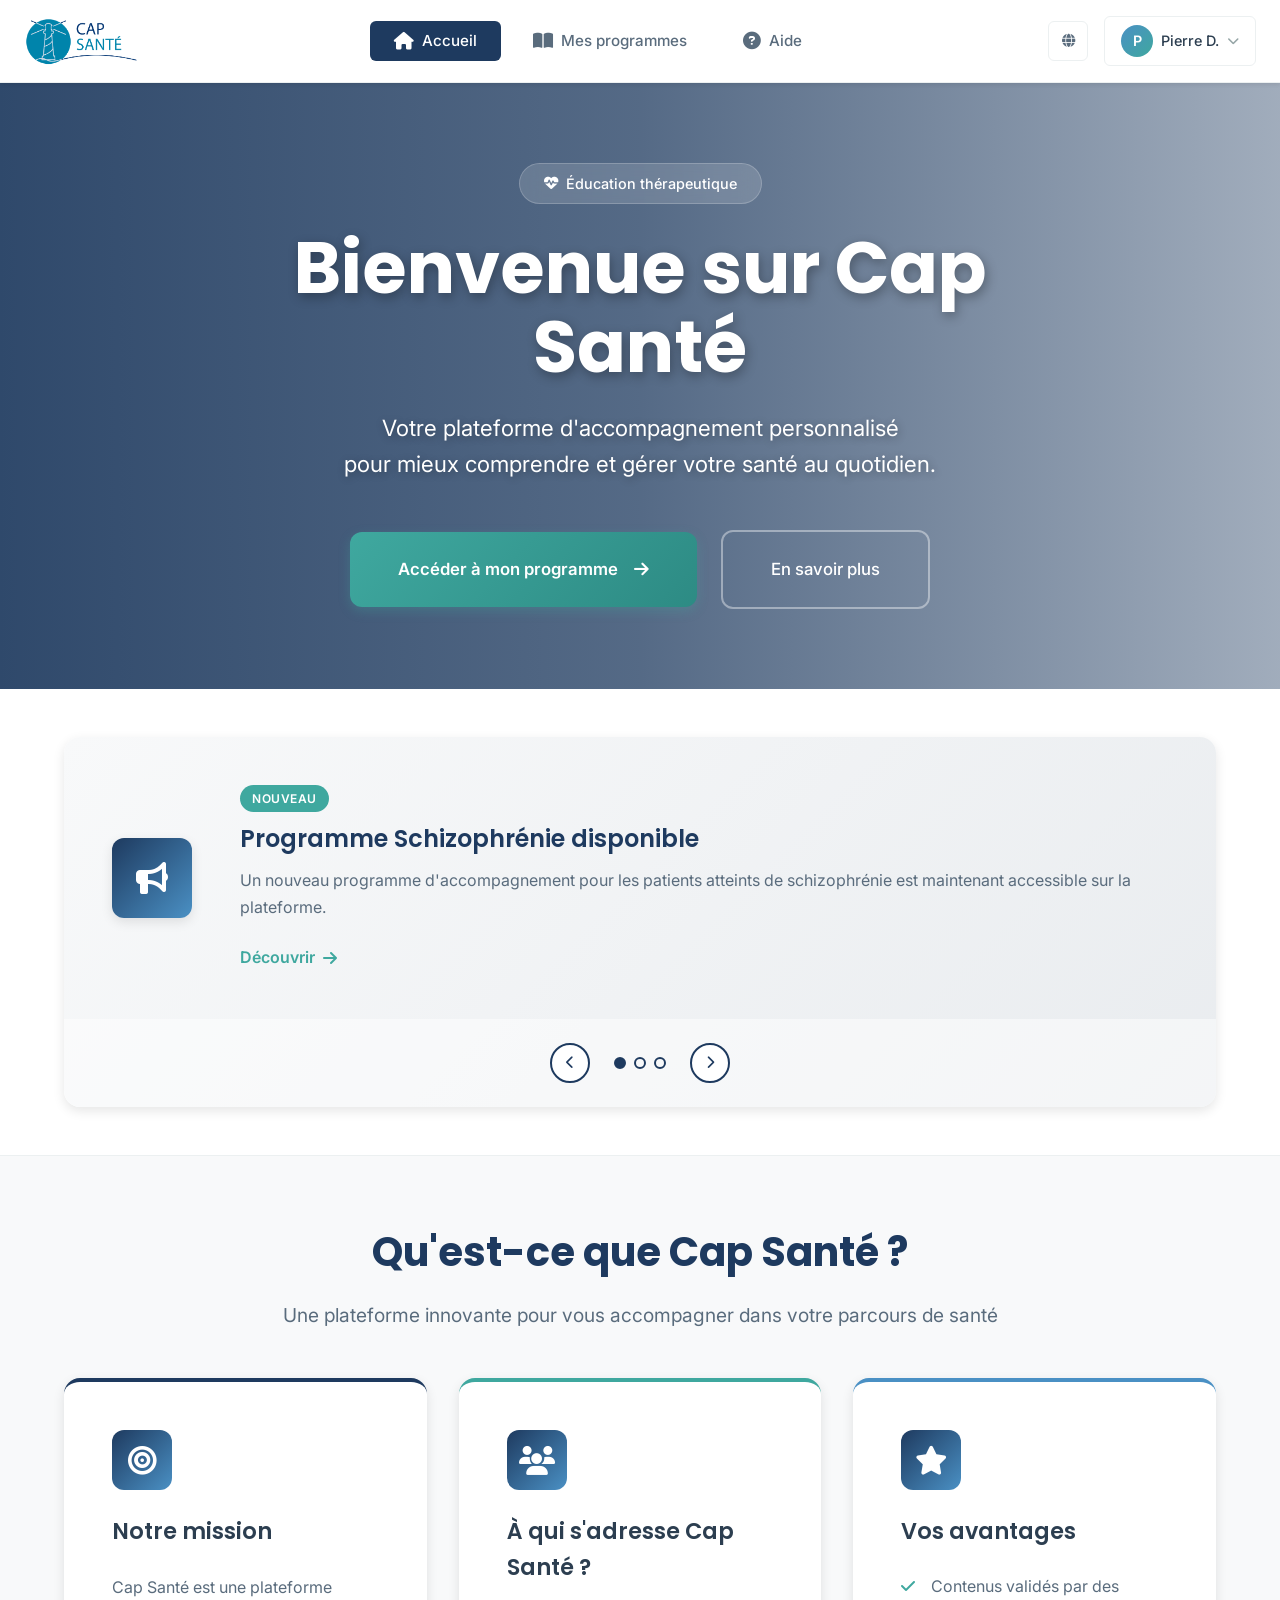
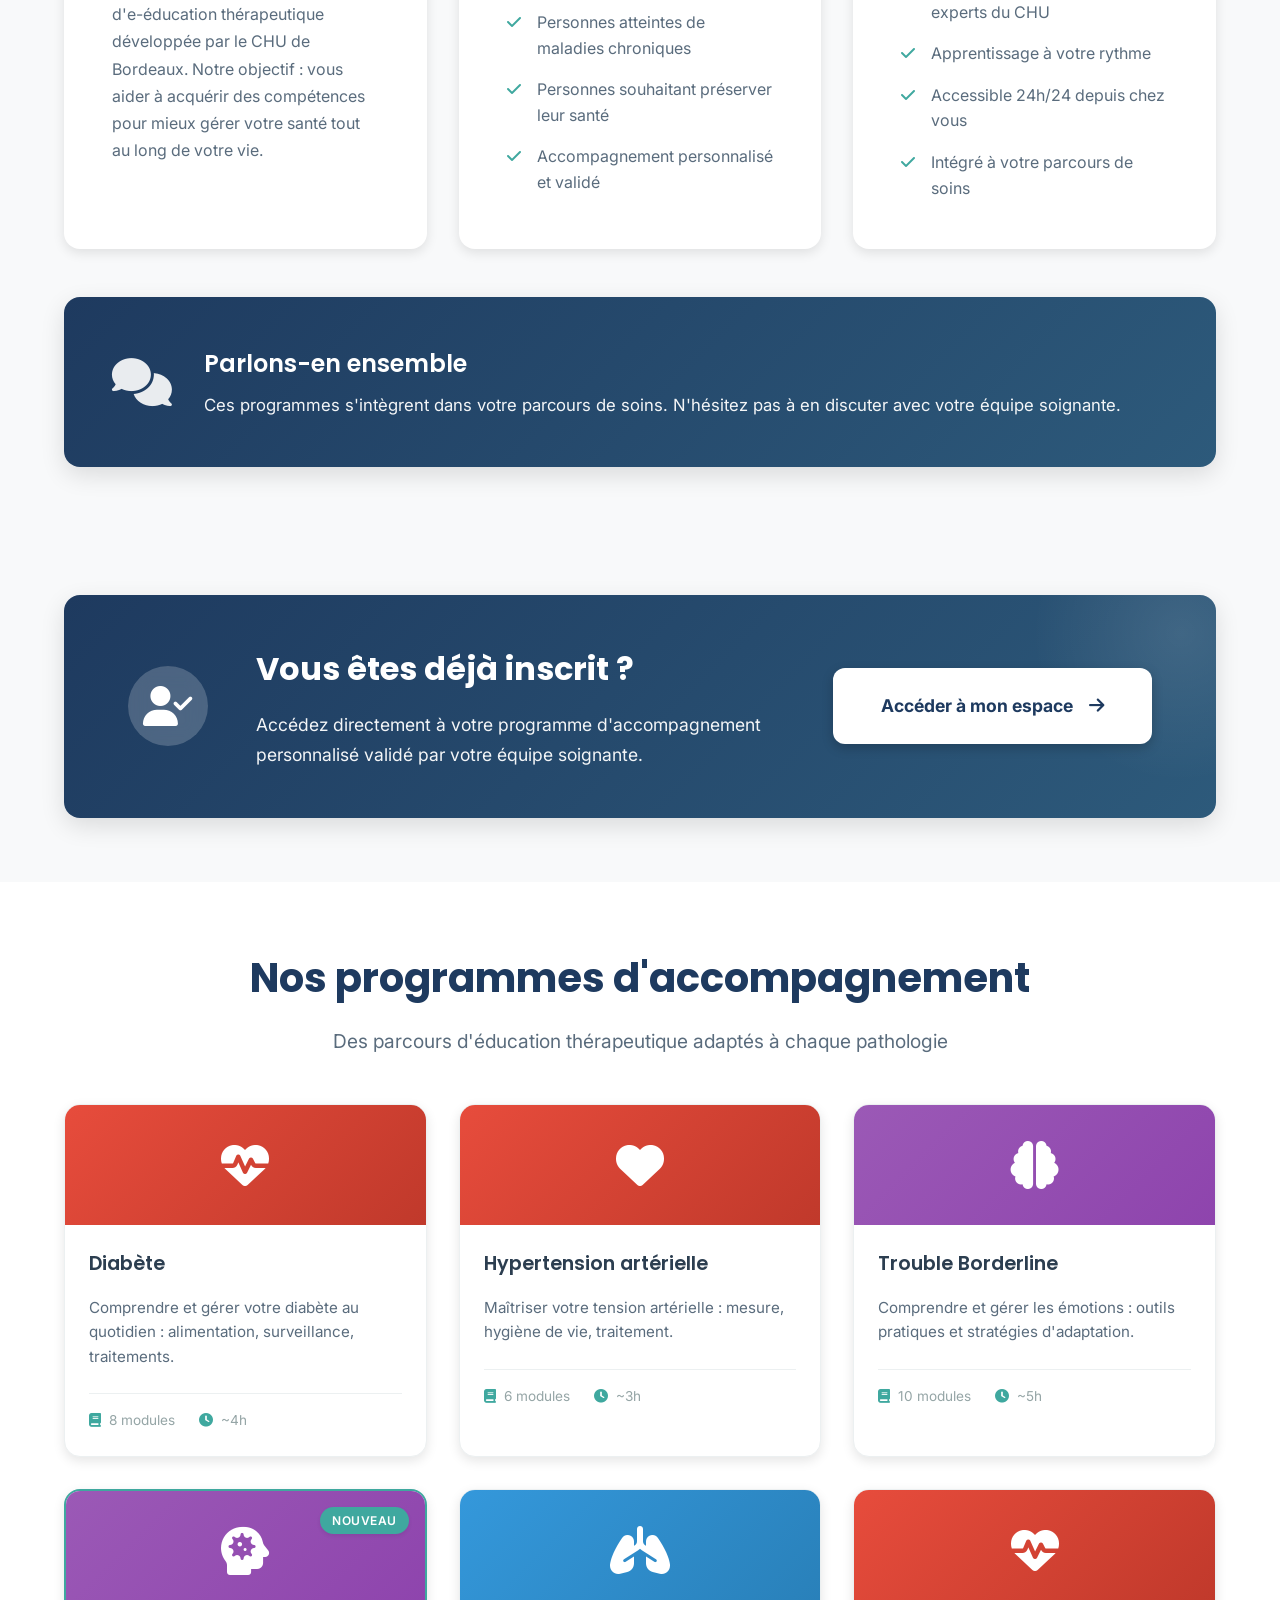
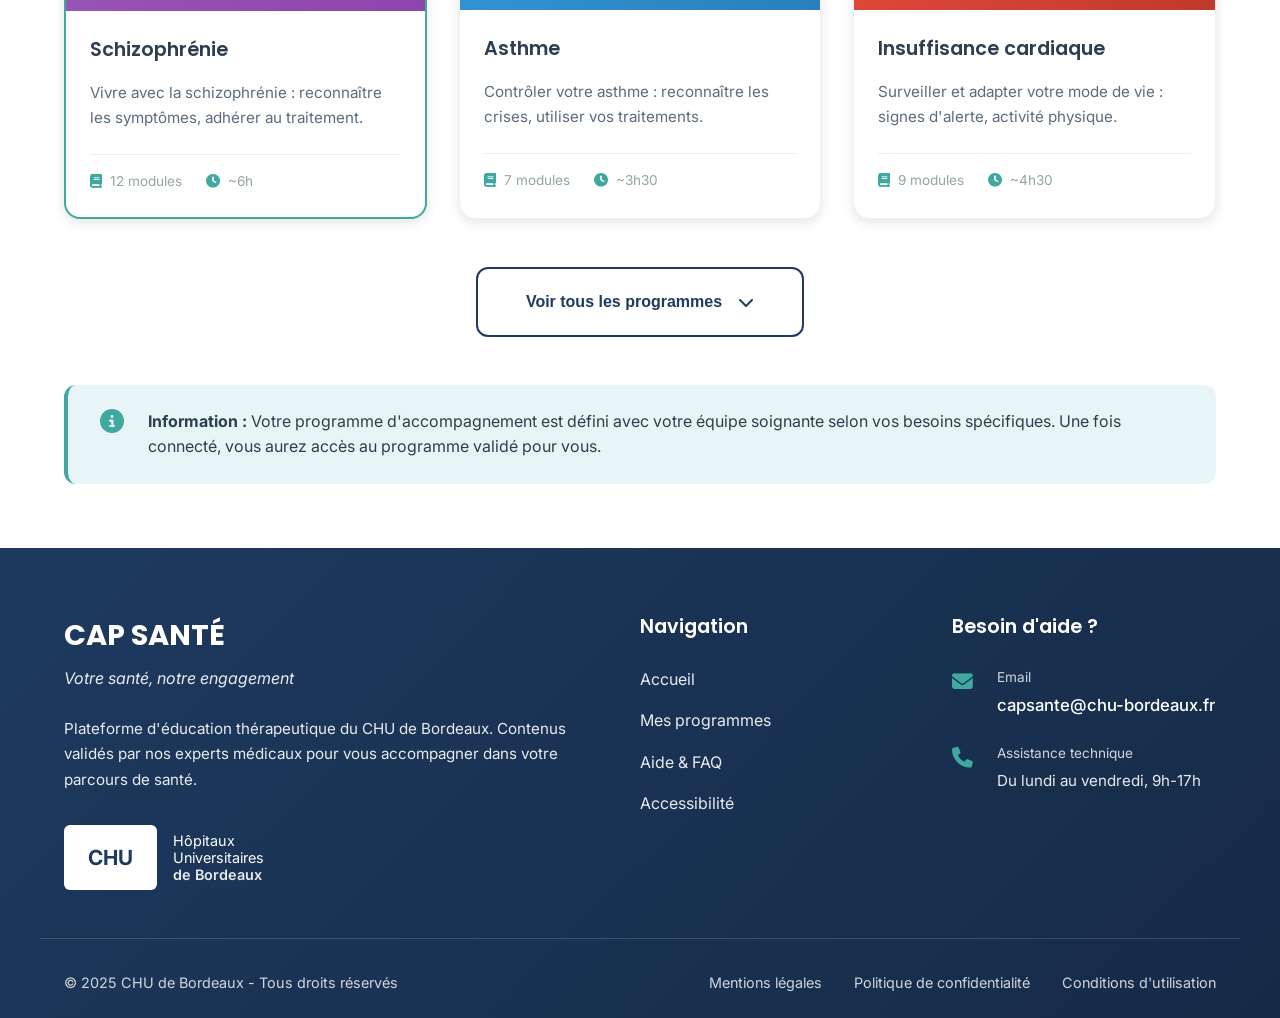
==== commit 34d3fb98: "amélioration de l'index" ====
--- a/index.html
+++ b/index.html
@@ -53,7 +53,7 @@
 
     <!-- HERO SECTION AMÉLIORÉE -->
     <section class="hero">
-        <img src="https://via.placeholder.com/1200x400/1e3a5f/FFFFFF?text=Cap+Sante+-+CHU+Bordeaux" alt="" class="hero-bg-image" role="presentation">
+        
         <div class="hero-overlay"></div>
         <div class="hero-content">
             <div class="hero-badge">
--- a/styles.css
+++ b/styles.css
@@ -306,12 +306,16 @@
     text-shadow: 1px 2px 8px rgba(0, 0, 0, 0.3);
     max-width: 600px;
     font-weight: 400;
+    margin-left: auto;
+    margin-right: auto;
 }
 
 .hero-cta {
     display: flex;
     gap: var(--spacing-md);
     align-items: center;
+    justify-content: center;
+    flex-wrap: wrap;
 }
 
 .btn-primary {
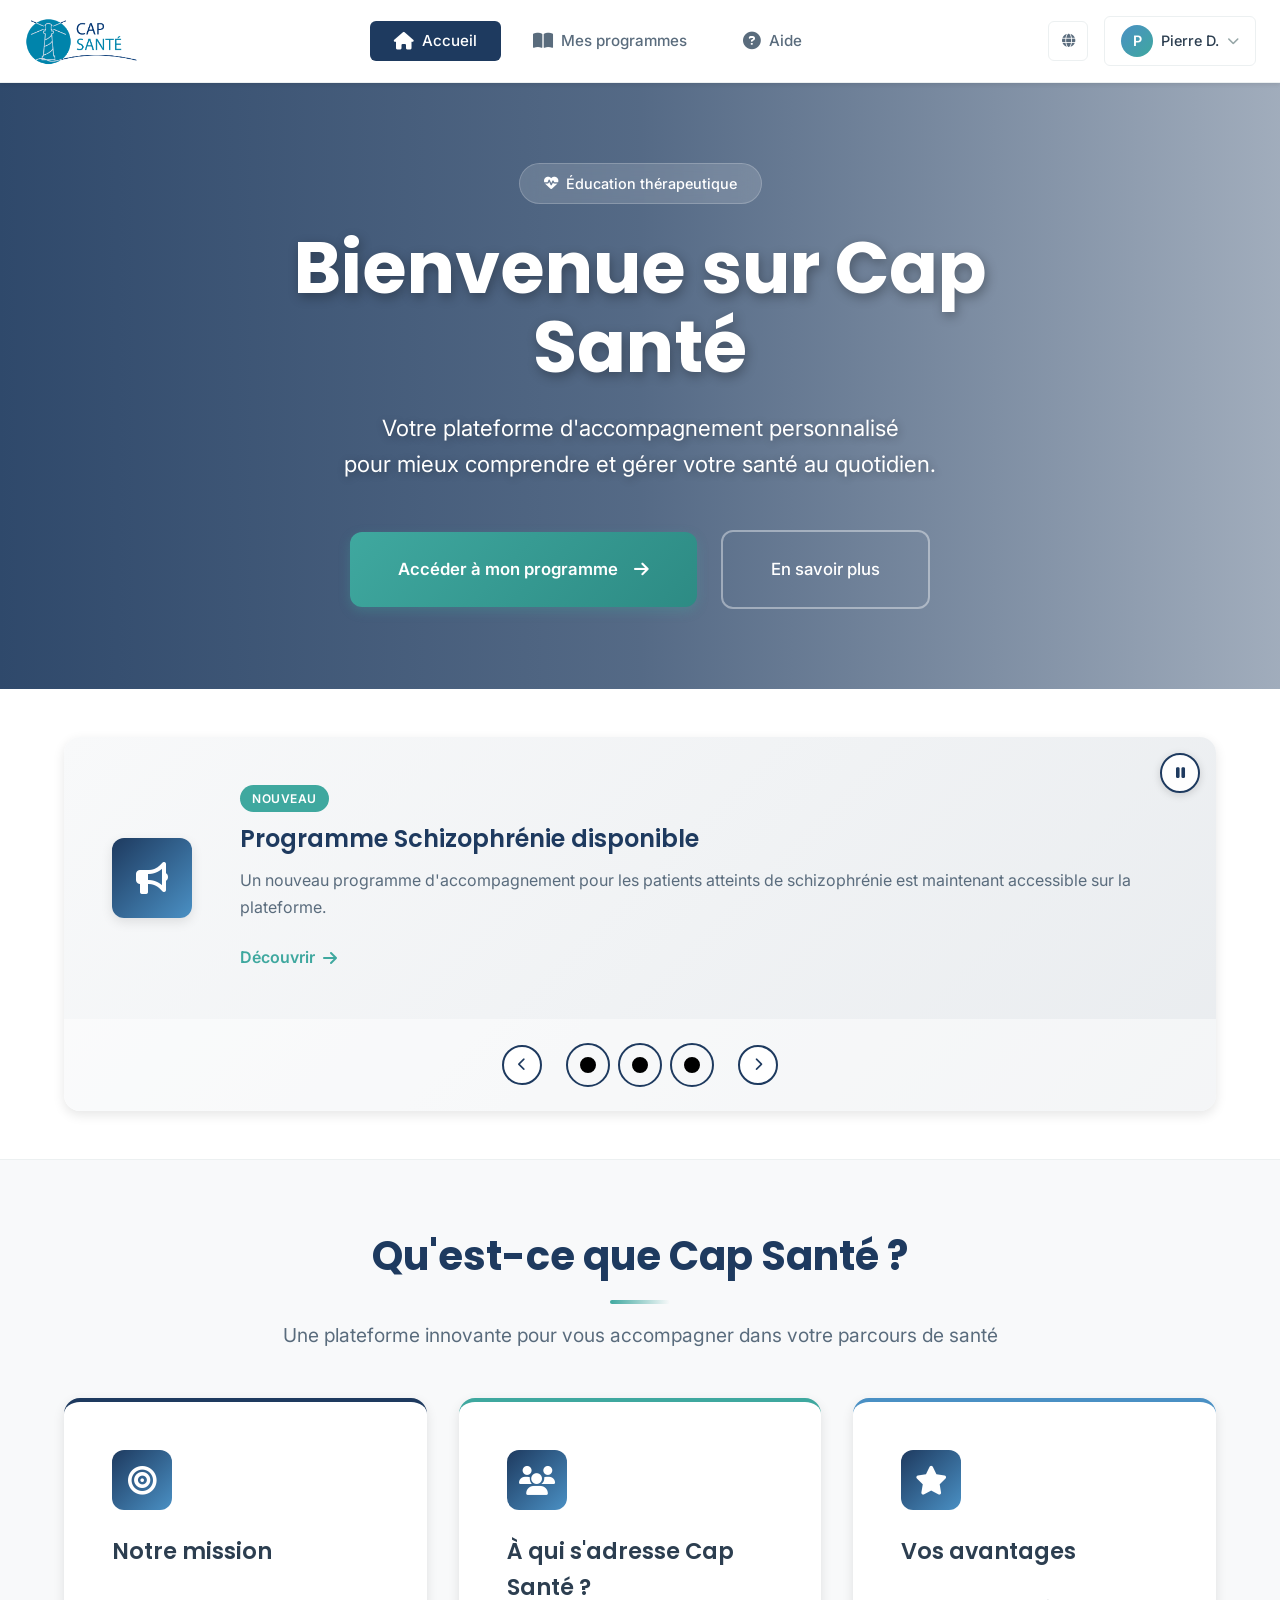
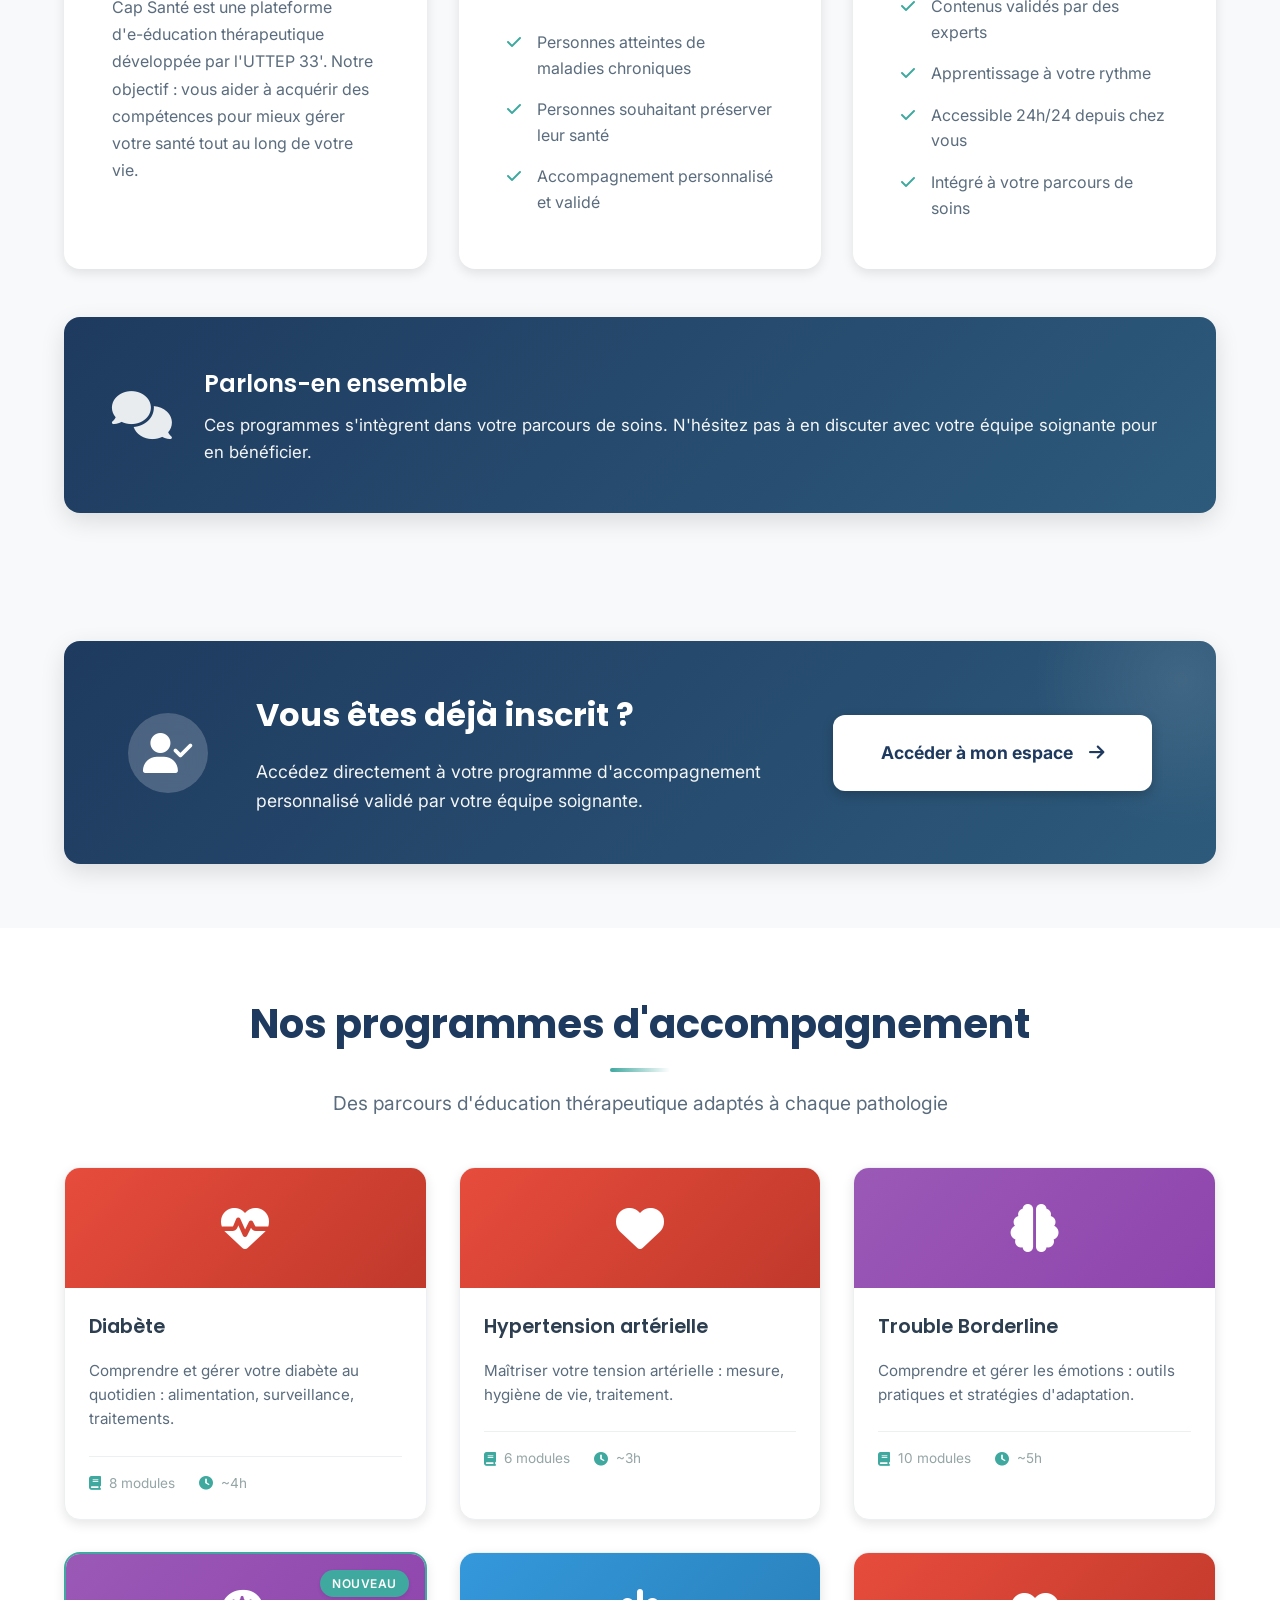
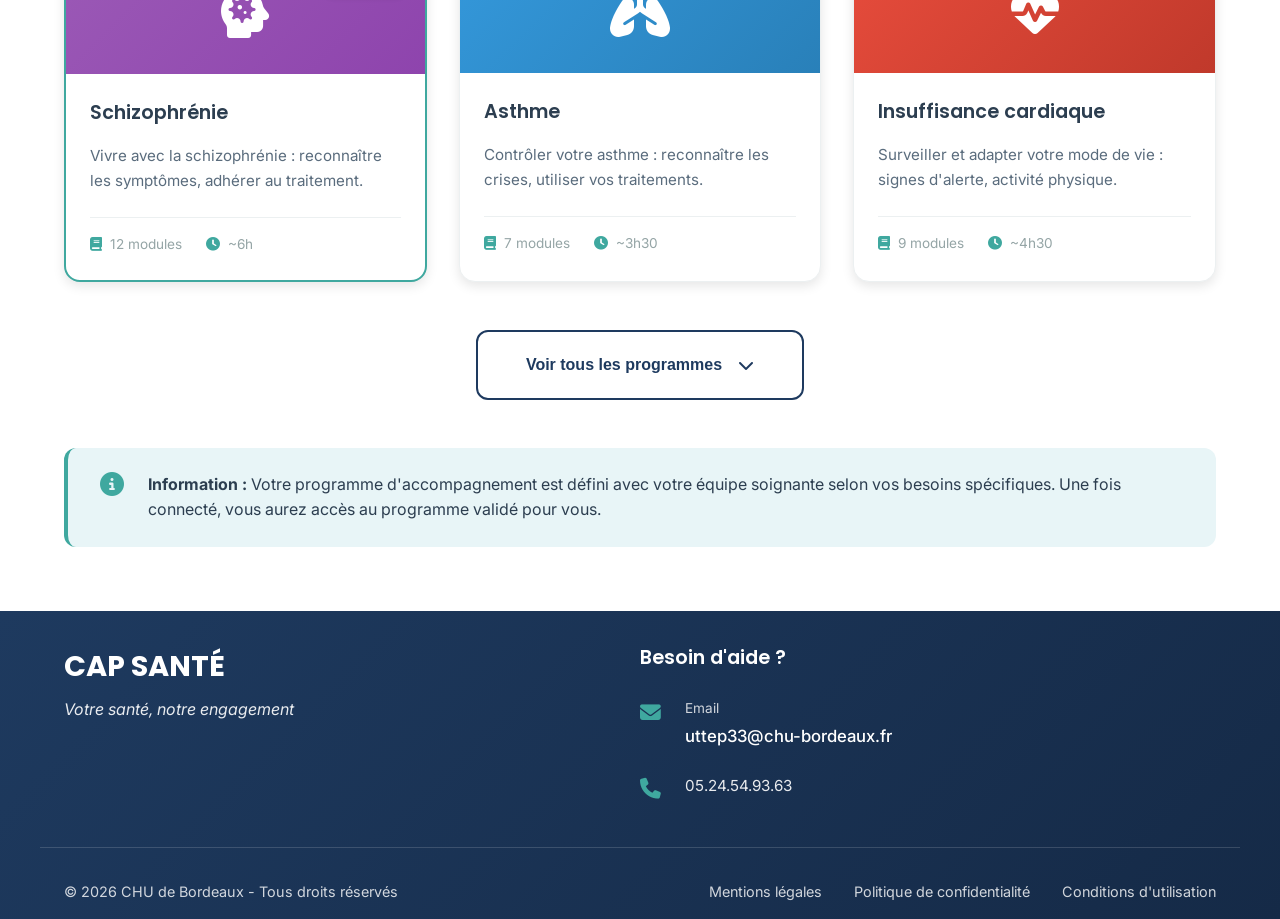
==== commit 4bbd19a7: "amélioration de l'accessibilité" ====
--- a/index.html
+++ b/index.html
@@ -53,7 +53,7 @@
 
     <!-- HERO SECTION AMÉLIORÉE -->
     <section class="hero">
-        
+
         <div class="hero-overlay"></div>
         <div class="hero-content">
             <div class="hero-badge">
@@ -78,6 +78,11 @@
     <section class="news-carousel-section">
         <div class="container">
             <div class="news-carousel">
+              <button class="carousel-pause"
+            aria-label="Mettre en pause le défilement automatique">
+        <i class="fas fa-pause"></i>
+    </button>
+
                 <div class="news-carousel-track">
                     <div class="news-item news-item-active">
                         <div class="news-icon">
@@ -118,9 +123,16 @@
                         <i class="fas fa-chevron-left"></i>
                     </button>
                     <div class="carousel-dots">
-                        <button class="carousel-dot active" aria-label="Actualité 1"></button>
-                        <button class="carousel-dot" aria-label="Actualité 2"></button>
-                        <button class="carousel-dot" aria-label="Actualité 3"></button>
+                        <button class="carousel-dot"
+        aria-label="Aller à l'actualité 1"
+        aria-current="true"
+        data-slide="0"></button>
+<button class="carousel-dot"
+        aria-label="Aller à l'actualité 2"
+        data-slide="1"></button>
+<button class="carousel-dot"
+        aria-label="Aller à l'actualité 3"
+        data-slide="2"></button>
                     </div>
                     <button class="carousel-btn carousel-next" aria-label="Actualité suivante">
                         <i class="fas fa-chevron-right"></i>
@@ -145,7 +157,7 @@
                         <i class="fas fa-bullseye"></i>
                     </div>
                     <h3 class="info-card-title">Notre mission</h3>
-                    <p class="info-card-text">Cap Santé est une plateforme d'e-éducation thérapeutique développée par le CHU de Bordeaux. Notre objectif : vous aider à acquérir des compétences pour mieux gérer votre santé tout au long de votre vie.</p>
+                    <p class="info-card-text">Cap Santé est une plateforme d'e-éducation thérapeutique développée par l'UTTEP 33'. Notre objectif : vous aider à acquérir des compétences pour mieux gérer votre santé tout au long de votre vie.</p>
                 </div>
 
                 <!-- Card Pour qui -->
@@ -168,7 +180,7 @@
                     </div>
                     <h3 class="info-card-title">Vos avantages</h3>
                     <ul class="info-card-list">
-                        <li><i class="fas fa-check"></i> Contenus validés par des experts du CHU</li>
+                        <li><i class="fas fa-check"></i> Contenus validés par des experts</li>
                         <li><i class="fas fa-check"></i> Apprentissage à votre rythme</li>
                         <li><i class="fas fa-check"></i> Accessible 24h/24 depuis chez vous</li>
                         <li><i class="fas fa-check"></i> Intégré à votre parcours de soins</li>
@@ -182,7 +194,7 @@
                     <i class="fas fa-comments"></i>
                     <div>
                         <h3>Parlons-en ensemble</h3>
-                        <p>Ces programmes s'intègrent dans votre parcours de soins. N'hésitez pas à en discuter avec votre équipe soignante.</p>
+                        <p>Ces programmes s'intègrent dans votre parcours de soins. N'hésitez pas à en discuter avec votre équipe soignante pour en bénéficier.</p>
                     </div>
                 </div>
             </div>
@@ -394,31 +406,6 @@
                     <h3 class="footer-brand">CAP SANTÉ</h3>
                     <p class="footer-tagline">Votre santé, notre engagement</p>
                 </div>
-
-                <p class="footer-description">Plateforme d'éducation thérapeutique du CHU de Bordeaux. Contenus validés par nos experts médicaux pour vous accompagner dans votre parcours de santé.</p>
-
-                <!-- Logo CHU -->
-                <div class="footer-chu-logo">
-                    <div class="chu-logo">
-                        <div class="chu-logo-box">CHU</div>
-                        <div class="chu-logo-text">
-                            <span>Hôpitaux</span>
-                            <span>Universitaires</span>
-                            <span class="chu-logo-city">de Bordeaux</span>
-                        </div>
-                    </div>
-                </div>
-            </div>
-
-            <!-- Colonne navigation -->
-            <div class="footer-col footer-links">
-                <h4 class="footer-col-title">Navigation</h4>
-                <ul class="footer-nav">
-                    <li><a href="index.html">Accueil</a></li>
-                    <li><a href="ateliers.html">Mes programmes</a></li>
-                    <li><a href="#">Aide & FAQ</a></li>
-                    <li><a href="#">Accessibilité</a></li>
-                </ul>
             </div>
 
             <!-- Colonne contact -->
@@ -429,14 +416,14 @@
                         <i class="fas fa-envelope"></i>
                         <div>
                             <p class="footer-contact-label">Email</p>
-                            <a href="mailto:capsante@chu-bordeaux.fr" class="footer-contact-link">capsante@chu-bordeaux.fr</a>
+                            <a href="mailto:capsante@chu-bordeaux.fr" class="footer-contact-link">uttep33@chu-bordeaux.fr</a>
                         </div>
                     </div>
                     <div class="footer-contact-item">
                         <i class="fas fa-phone"></i>
                         <div>
-                            <p class="footer-contact-label">Assistance technique</p>
-                            <p class="footer-contact-text">Du lundi au vendredi, 9h-17h</p>
+
+                            <p class="footer-contact-text">05.24.54.93.63</p>
                         </div>
                     </div>
                 </div>
@@ -445,7 +432,7 @@
 
         <!-- Ligne du bas -->
         <div class="footer-bottom">
-            <p class="footer-copyright">&copy; 2025 CHU de Bordeaux - Tous droits réservés</p>
+            <p class="footer-copyright">&copy; 2026 CHU de Bordeaux - Tous droits réservés</p>
             <div class="footer-legal-links">
                 <a href="#">Mentions légales</a>
                 <a href="#">Politique de confidentialité</a>
@@ -501,8 +488,28 @@
             });
         });
 
-        // Auto-play ralenti à 10 secondes
-        let autoplayInterval = setInterval(nextSlide, 10000);
+      // Auto-play ralenti à 15 secondes
+let autoplayInterval = setInterval(nextSlide, 15000);
+
+// Gestion du bouton pause
+const pauseBtn = document.querySelector('.carousel-pause');
+let isPaused = false;
+
+if (pauseBtn) {
+    pauseBtn.addEventListener('click', function() {
+        isPaused = !isPaused;
+
+        if (isPaused) {
+            clearInterval(autoplayInterval);
+            this.innerHTML = '<i class="fas fa-play"></i>';
+            this.setAttribute('aria-label', 'Reprendre le défilement automatique');
+        } else {
+            autoplayInterval = setInterval(nextSlide, 15000);
+            this.innerHTML = '<i class="fas fa-pause"></i>';
+            this.setAttribute('aria-label', 'Mettre en pause le défilement automatique');
+        }
+    });
+}
 
         // Pause au survol
         const carousel = document.querySelector('.news-carousel');
@@ -527,5 +534,6 @@
             btn.style.display = 'none';
         }
     </script>
+    <script src="ajouts.js"></script>
 </body>
 </html>
--- a/styles.css
+++ b/styles.css
@@ -952,7 +952,7 @@
 .footer {
     background: linear-gradient(135deg, var(--primary-blue), #152a47);
     color: var(--text-white);
-    padding: var(--spacing-xxl) 0 var(--spacing-md);
+    padding: var(--spacing-lg) 0 var(--spacing-sm);
 }
 
 .footer-container {
@@ -2587,3 +2587,332 @@
         font-size: 1rem;
     }
 }
+
+/* ========================================
+   À COPIER-COLLER À LA FIN DE styles.css
+   Améliorations visuelles pour la démo desktop
+   ======================================== */
+
+/* 1. FOCUS INDICATORS - Visible quand tu navigues au clavier */
+*:focus {
+    outline: none;
+}
+
+*:focus-visible {
+    outline: 3px solid #3fa89f;
+    outline-offset: 2px;
+    transition: outline-offset 0.2s ease;
+}
+
+.nav-link:focus-visible,
+.sidebar-link:focus-visible {
+    outline: 3px solid #3fa89f;
+    outline-offset: 3px;
+    background-color: rgba(63, 168, 159, 0.1);
+}
+
+.btn-primary:focus-visible {
+    outline: 3px solid #ffc107;
+    outline-offset: 3px;
+    box-shadow: 0 0 0 6px rgba(255, 193, 7, 0.2);
+}
+
+.carousel-btn:focus-visible,
+.carousel-dot:focus-visible {
+    outline: 3px solid #3fa89f;
+    outline-offset: 4px;
+}
+
+
+/* 2. BREADCRUMBS - Navigation claire */
+.breadcrumb {
+    padding: 1rem 0;
+    background: #f8f9fa;
+    border-bottom: 1px solid #ecf0f1;
+}
+
+.breadcrumb-list {
+    display: flex;
+    gap: 0.5rem;
+    list-style: none;
+    font-size: 0.9rem;
+    align-items: center;
+}
+
+.breadcrumb-list li {
+    display: flex;
+    align-items: center;
+}
+
+.breadcrumb-list li:not(:last-child)::after {
+    content: '›';
+    margin-left: 0.5rem;
+    color: #95a5a6;
+    font-weight: 600;
+    font-size: 1.1rem;
+}
+
+.breadcrumb-list a {
+    color: #5a6c7d;
+    text-decoration: none;
+    transition: all 0.3s ease;
+}
+
+.breadcrumb-list a:hover {
+    color: #3fa89f;
+    text-decoration: underline;
+}
+
+.breadcrumb-list [aria-current="page"] {
+    color: #2c3e50;
+    font-weight: 500;
+}
+
+
+/* 3. CAROUSEL - Bouton pause visible */
+.carousel-pause {
+    position: absolute;
+    top: 1rem;
+    right: 1rem;
+    width: 40px;
+    height: 40px;
+    border-radius: 50%;
+    background: rgba(255, 255, 255, 0.95);
+    border: 2px solid #1e3a5f;
+    color: #1e3a5f;
+    cursor: pointer;
+    display: flex;
+    align-items: center;
+    justify-content: center;
+    transition: all 0.3s ease;
+    z-index: 10;
+    box-shadow: 0 2px 8px rgba(0, 0, 0, 0.15);
+}
+
+.carousel-pause:hover {
+    background: #1e3a5f;
+    color: #ffffff;
+    transform: scale(1.1);
+}
+
+.carousel-pause i {
+    font-size: 0.9rem;
+}
+
+
+/* 4. CAROUSEL DOTS - Plus gros et accessibles */
+.carousel-dot {
+    width: 44px !important;
+    height: 44px !important;
+    display: flex;
+    align-items: center;
+    justify-content: center;
+    padding: 0;
+    background: transparent;
+}
+
+.carousel-dot::before {
+    content: '';
+    width: 12px;
+    height: 12px;
+    background: currentColor;
+    border-radius: 50%;
+    border: 2px solid currentColor;
+    transition: all 0.3s ease;
+}
+
+.carousel-dot.active::before {
+    background: #1e3a5f;
+    width: 14px;
+    height: 14px;
+}
+
+.carousel-dot:hover::before {
+    transform: scale(1.3);
+}
+
+
+/* 5. MESSAGES SUCCESS/ERROR - Pour montrer l'interactivité */
+.message {
+    padding: 1.5rem;
+    border-radius: 12px;
+    margin-bottom: 1.5rem;
+    display: flex;
+    align-items: flex-start;
+    gap: 1rem;
+    animation: slideIn 0.4s ease;
+}
+
+@keyframes slideIn {
+    from {
+        opacity: 0;
+        transform: translateY(-10px);
+    }
+    to {
+        opacity: 1;
+        transform: translateY(0);
+    }
+}
+
+.message-icon {
+    flex-shrink: 0;
+    font-size: 1.5rem;
+}
+
+.message-content {
+    flex: 1;
+}
+
+.message-content strong {
+    display: block;
+    margin-bottom: 0.25rem;
+    font-size: 1.05rem;
+}
+
+.message-success {
+    background: #d4edda;
+    border-left: 4px solid #28a745;
+    color: #155724;
+}
+
+.message-success .message-icon {
+    color: #28a745;
+}
+
+.message-error {
+    background: #f8d7da;
+    border-left: 4px solid #dc3545;
+    color: #721c24;
+}
+
+.message-error .message-icon {
+    color: #dc3545;
+}
+
+.message-info {
+    background: #d1ecf1;
+    border-left: 4px solid #17a2b8;
+    color: #0c5460;
+}
+
+.message-info .message-icon {
+    color: #17a2b8;
+}
+
+.message-warning {
+    background: #fff3cd;
+    border-left: 4px solid #ffc107;
+    color: #856404;
+}
+
+.message-warning .message-icon {
+    color: #ffc107;
+}
+
+
+/* 6. LOADING STATE - Pour montrer les interactions */
+.loading {
+    position: relative;
+    pointer-events: none;
+    opacity: 0.6;
+}
+
+.loading::after {
+    content: '';
+    position: absolute;
+    top: 50%;
+    left: 50%;
+    transform: translate(-50%, -50%);
+    width: 24px;
+    height: 24px;
+    border: 3px solid #3fa89f;
+    border-top-color: transparent;
+    border-radius: 50%;
+    animation: spin 0.8s linear infinite;
+}
+
+@keyframes spin {
+    to { transform: translate(-50%, -50%) rotate(360deg); }
+}
+
+
+/* 7. SECTION TITLES - Avec accent visuel */
+.section-title {
+    position: relative;
+    padding-bottom: 1rem;
+}
+
+.section-title::after {
+    content: '';
+    position: absolute;
+    bottom: 0;
+    left: 0;
+    width: 60px;
+    height: 4px;
+    background: linear-gradient(90deg, #3fa89f, transparent);
+    border-radius: 2px;
+}
+
+.section-header {
+    text-align: center;
+}
+
+.section-header .section-title::after {
+    left: 50%;
+    transform: translateX(-50%);
+}
+
+
+/* 8. SMOOTH SCROLL */
+html {
+    scroll-behavior: smooth;
+}
+
+
+/* 9. VISUALLY HIDDEN - Pour textes accessibles invisibles */
+.visually-hidden {
+    position: absolute;
+    width: 1px;
+    height: 1px;
+    margin: -1px;
+    padding: 0;
+    overflow: hidden;
+    clip: rect(0, 0, 0, 0);
+    white-space: nowrap;
+    border: 0;
+}
+
+
+/* 10. HOVER AMÉLIORÉS sur les cards programmes */
+.program-card {
+    transition: all 0.3s ease;
+    cursor: pointer;
+}
+
+.program-card:hover {
+    transform: translateY(-8px);
+    box-shadow: 0 12px 32px rgba(0, 0, 0, 0.15);
+}
+
+.program-card:focus-within {
+    outline: 3px solid #3fa89f;
+    outline-offset: 3px;
+}
+
+
+/* 11. PROGRESS BAR ACCESSIBLE - Avec pourcentage visible */
+.progress-bar-fill {
+    position: relative;
+}
+
+.progress-bar-fill::after {
+    content: attr(aria-valuenow) '%';
+    position: absolute;
+    right: 1rem;
+    top: 50%;
+    transform: translateY(-50%);
+    font-size: 0.85rem;
+    font-weight: 600;
+    color: #ffffff;
+    text-shadow: 0 1px 2px rgba(0, 0, 0, 0.3);
+}
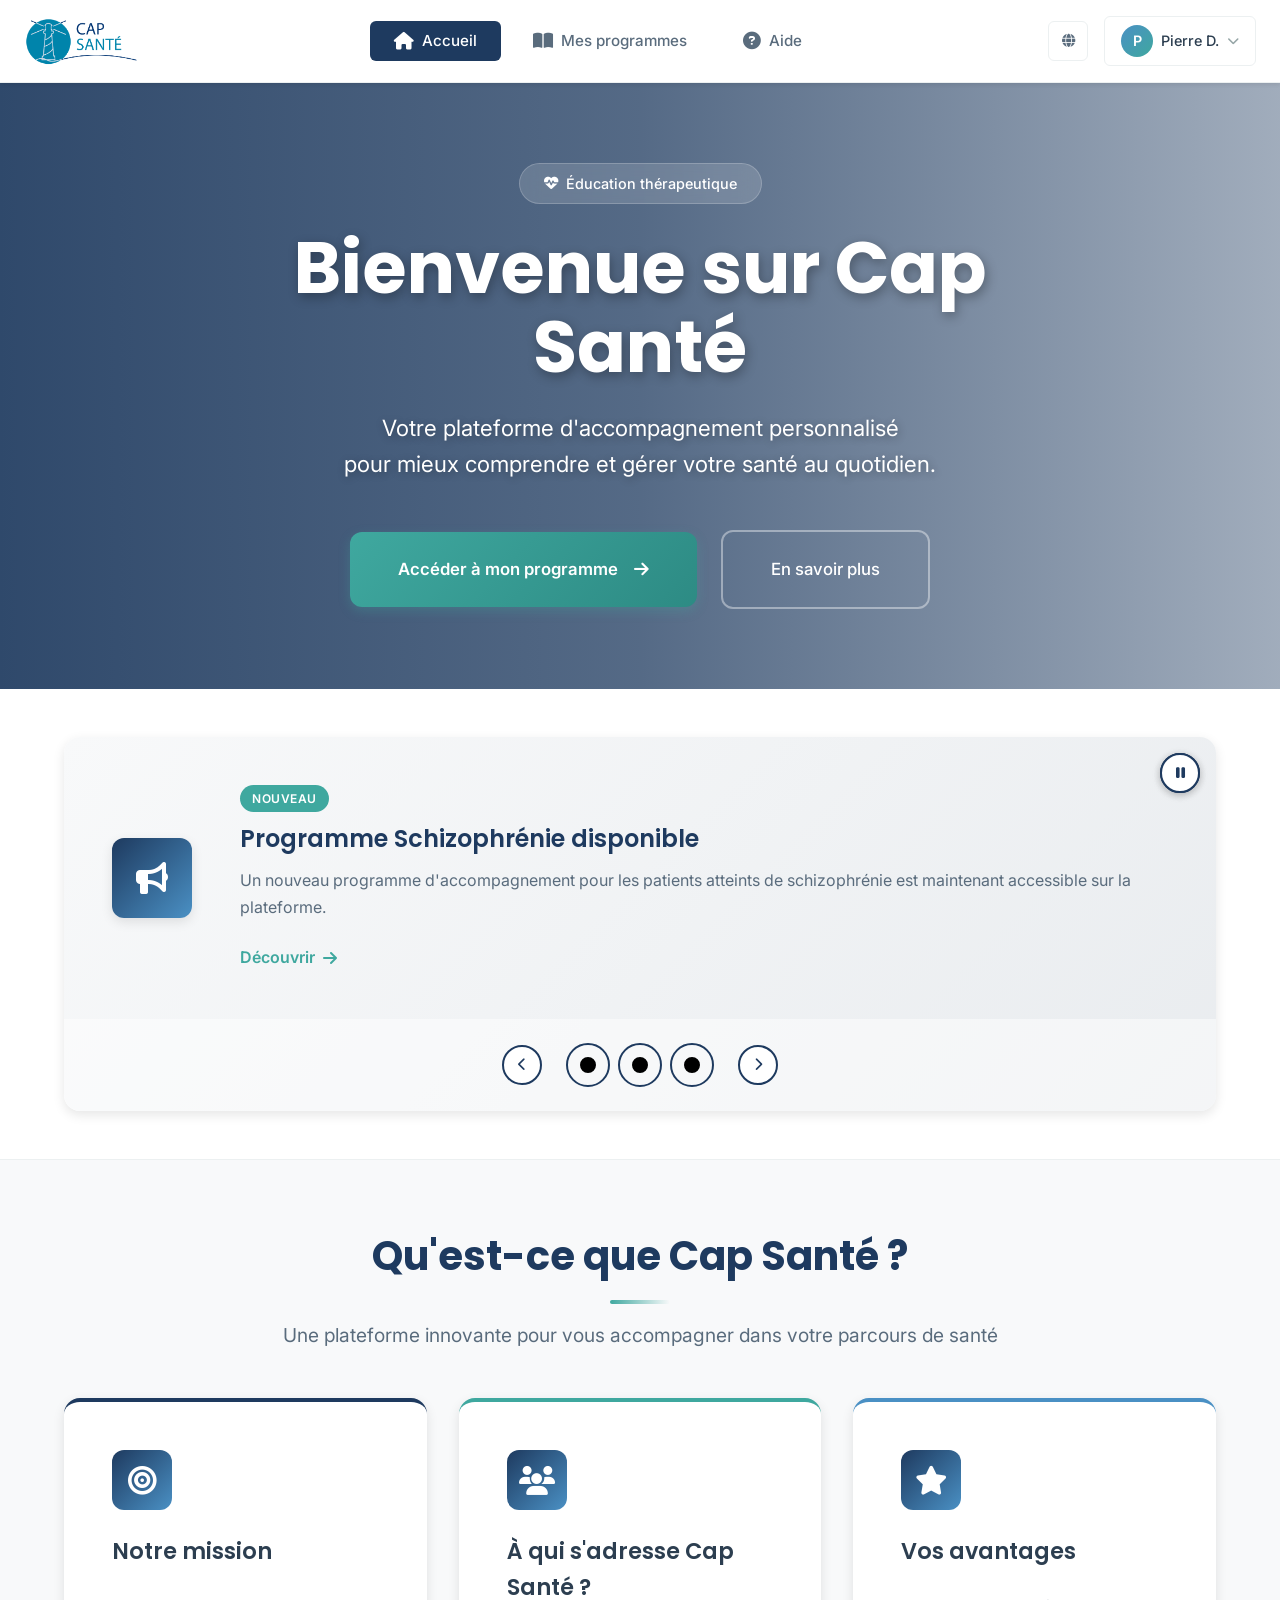
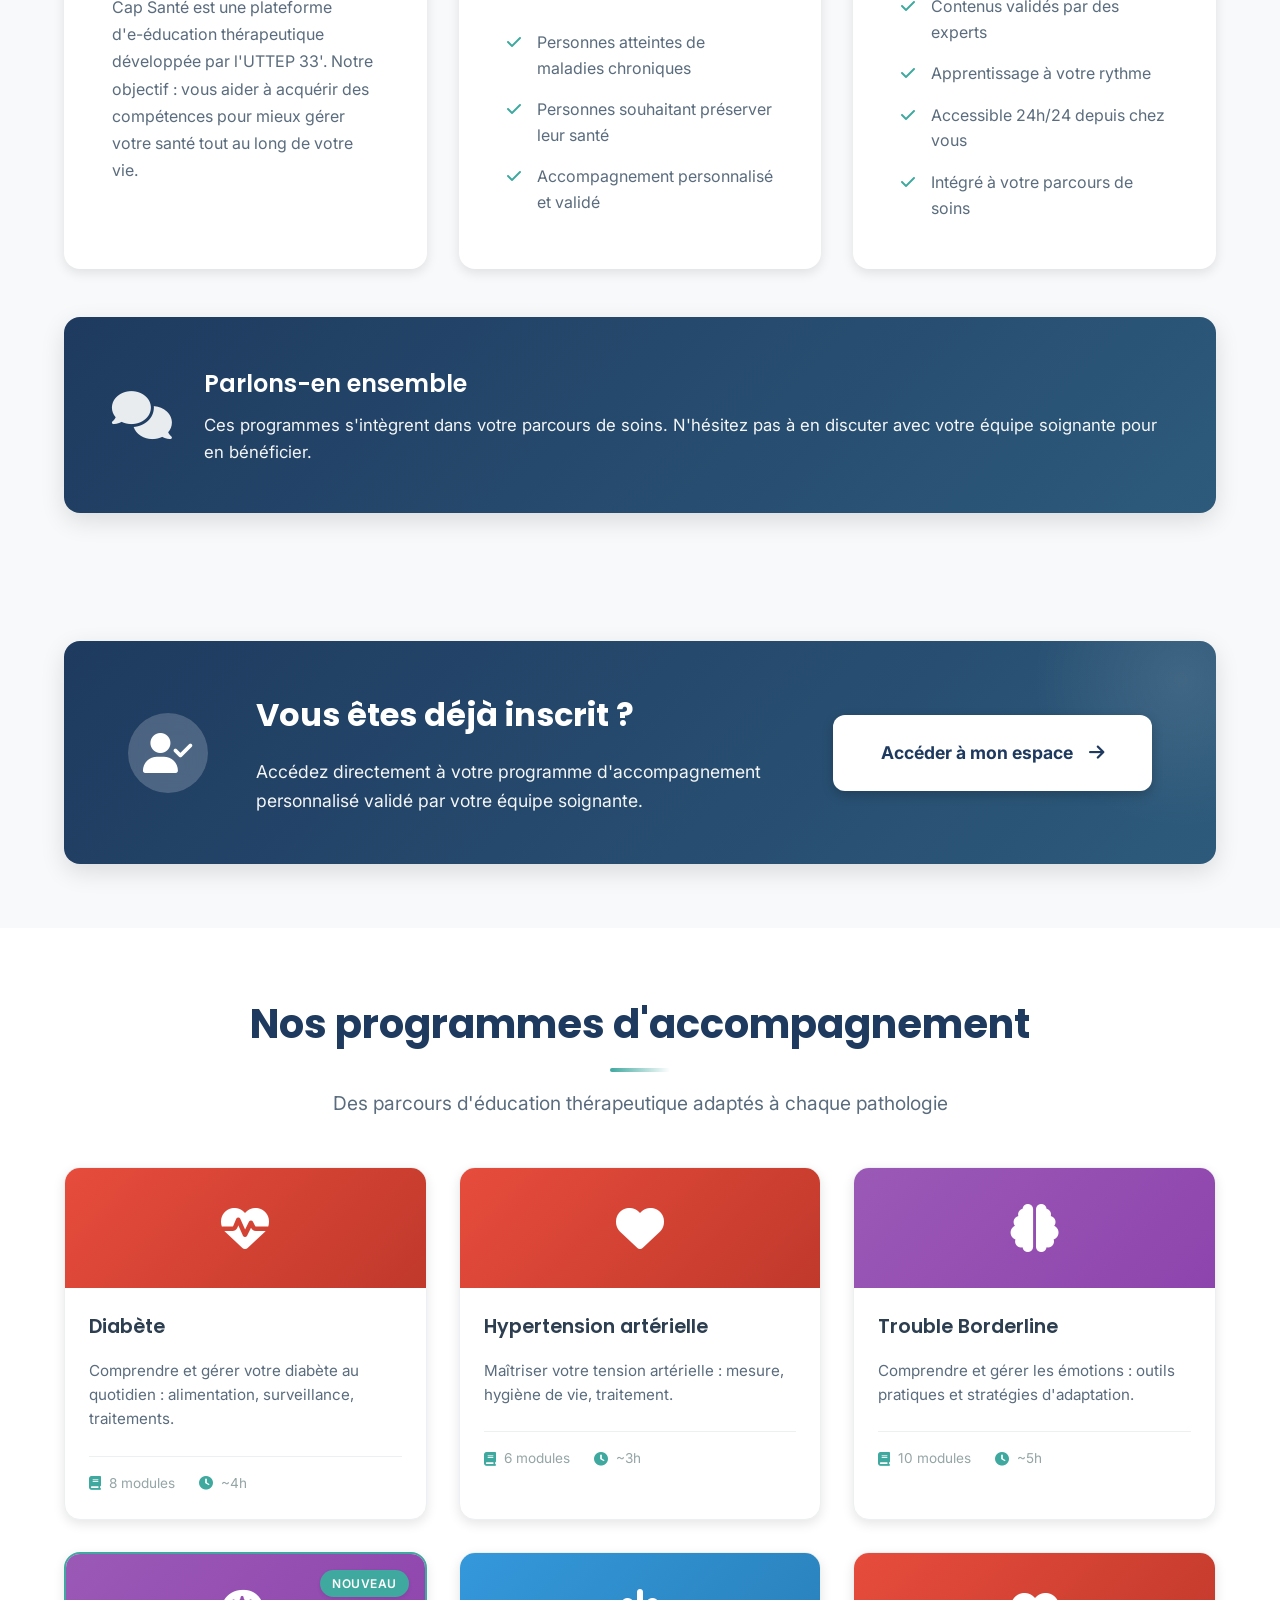
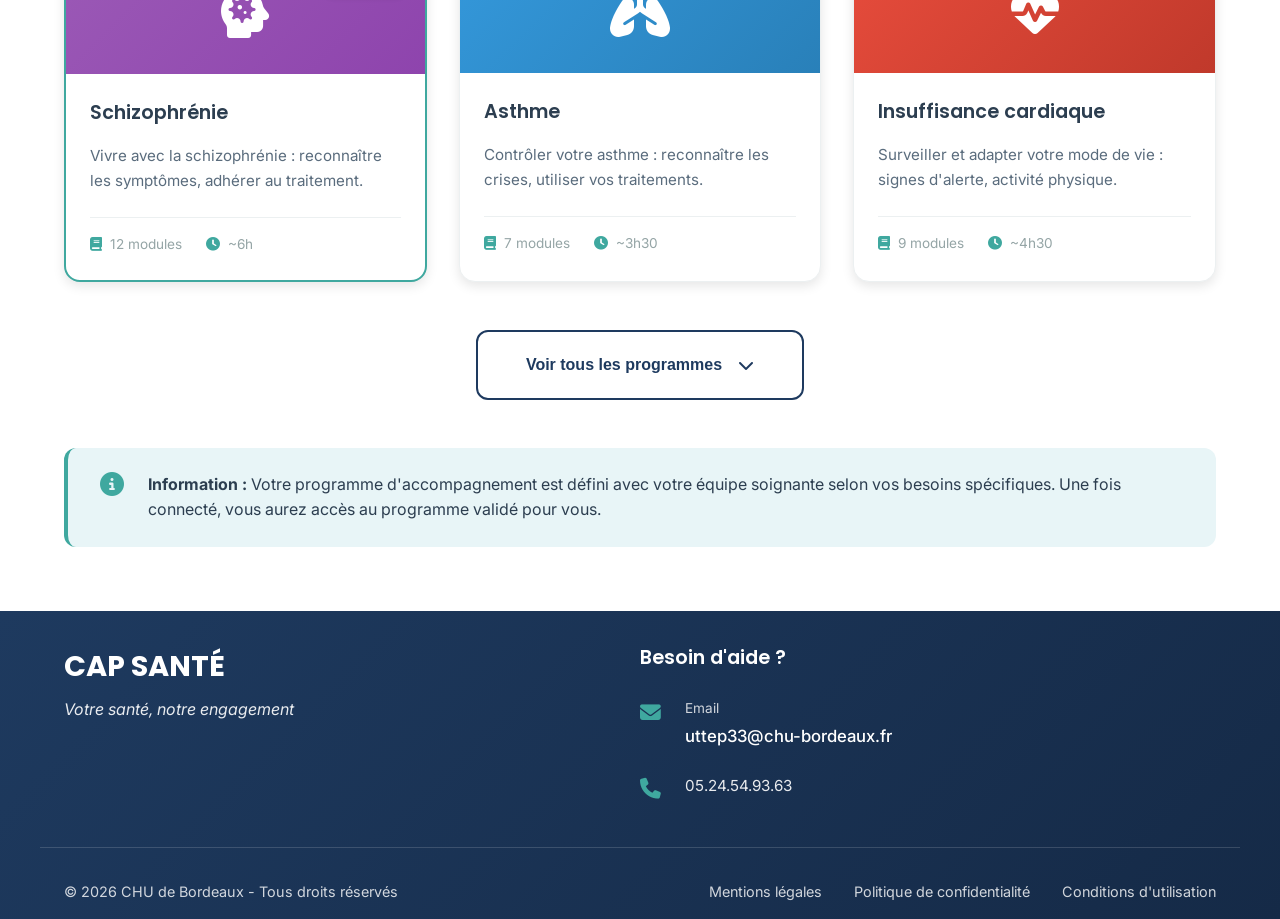
==== commit 5f6b1134: "multi navigateur" ====
--- a/index.html
+++ b/index.html
@@ -78,6 +78,9 @@
     <section class="news-carousel-section">
         <div class="container">
             <div class="news-carousel">
+              <button class="carousel-pause" aria-label="Pause">
+        <i class="fas fa-pause"></i>
+    </button>
               <button class="carousel-pause"
             aria-label="Mettre en pause le défilement automatique">
         <i class="fas fa-pause"></i>
@@ -517,7 +520,25 @@
             clearInterval(autoplayInterval);
         });
         carousel.addEventListener('mouseleave', () => {
-            autoplayInterval = setInterval(nextSlide, 10000);
+            let autoplayInterval = setInterval(nextSlide, 15000);
+window.autoplayInterval = autoplayInterval;
+window.nextSlide = nextSlide;
+
+// Bouton pause
+const pauseBtn = document.querySelector('.carousel-pause');
+let isPaused = false;
+if (pauseBtn) {
+    pauseBtn.addEventListener('click', function() {
+        isPaused = !isPaused;
+        if (isPaused) {
+            clearInterval(autoplayInterval);
+            this.innerHTML = '<i class="fas fa-play"></i>';
+        } else {
+            autoplayInterval = setInterval(nextSlide, 15000);
+            this.innerHTML = '<i class="fas fa-pause"></i>';
+        }
+    });
+}
         });
 
         // Fonction Show More Programs
--- a/styles.css
+++ b/styles.css
@@ -2916,3 +2916,57 @@
     color: #ffffff;
     text-shadow: 0 1px 2px rgba(0, 0, 0, 0.3);
 }
+
+/* AMÉLIORATIONS */
+*:focus {outline: none;}
+button:focus, a:focus, .nav-link:focus, .btn-primary:focus {
+    outline: 3px solid #3fa89f !important;
+    outline-offset: 2px !important;
+}
+
+.breadcrumb {
+    padding: 1rem 0;
+    background: #f8f9fa;
+    border-bottom: 1px solid #ecf0f1;
+}
+.breadcrumb-list {
+    display: flex;
+    gap: 0.5rem;
+    list-style: none;
+    font-size: 0.9rem;
+    margin: 0;
+    padding: 0;
+}
+.breadcrumb-list li:not(:last-child)::after {
+    content: '›';
+    margin-left: 0.5rem;
+    color: #95a5a6;
+}
+.breadcrumb-list a {
+    color: #5a6c7d;
+    text-decoration: none;
+}
+.breadcrumb-list a:hover {
+    color: #3fa89f;
+}
+
+.carousel-pause {
+    position: absolute !important;
+    top: 1rem !important;
+    right: 1rem !important;
+    width: 40px;
+    height: 40px;
+    border-radius: 50%;
+    background: white;
+    border: 2px solid #1e3a5f;
+    color: #1e3a5f;
+    cursor: pointer;
+    z-index: 999 !important;
+    display: flex;
+    align-items: center;
+    justify-content: center;
+}
+.carousel-pause:hover {
+    background: #1e3a5f;
+    color: white;
+}
